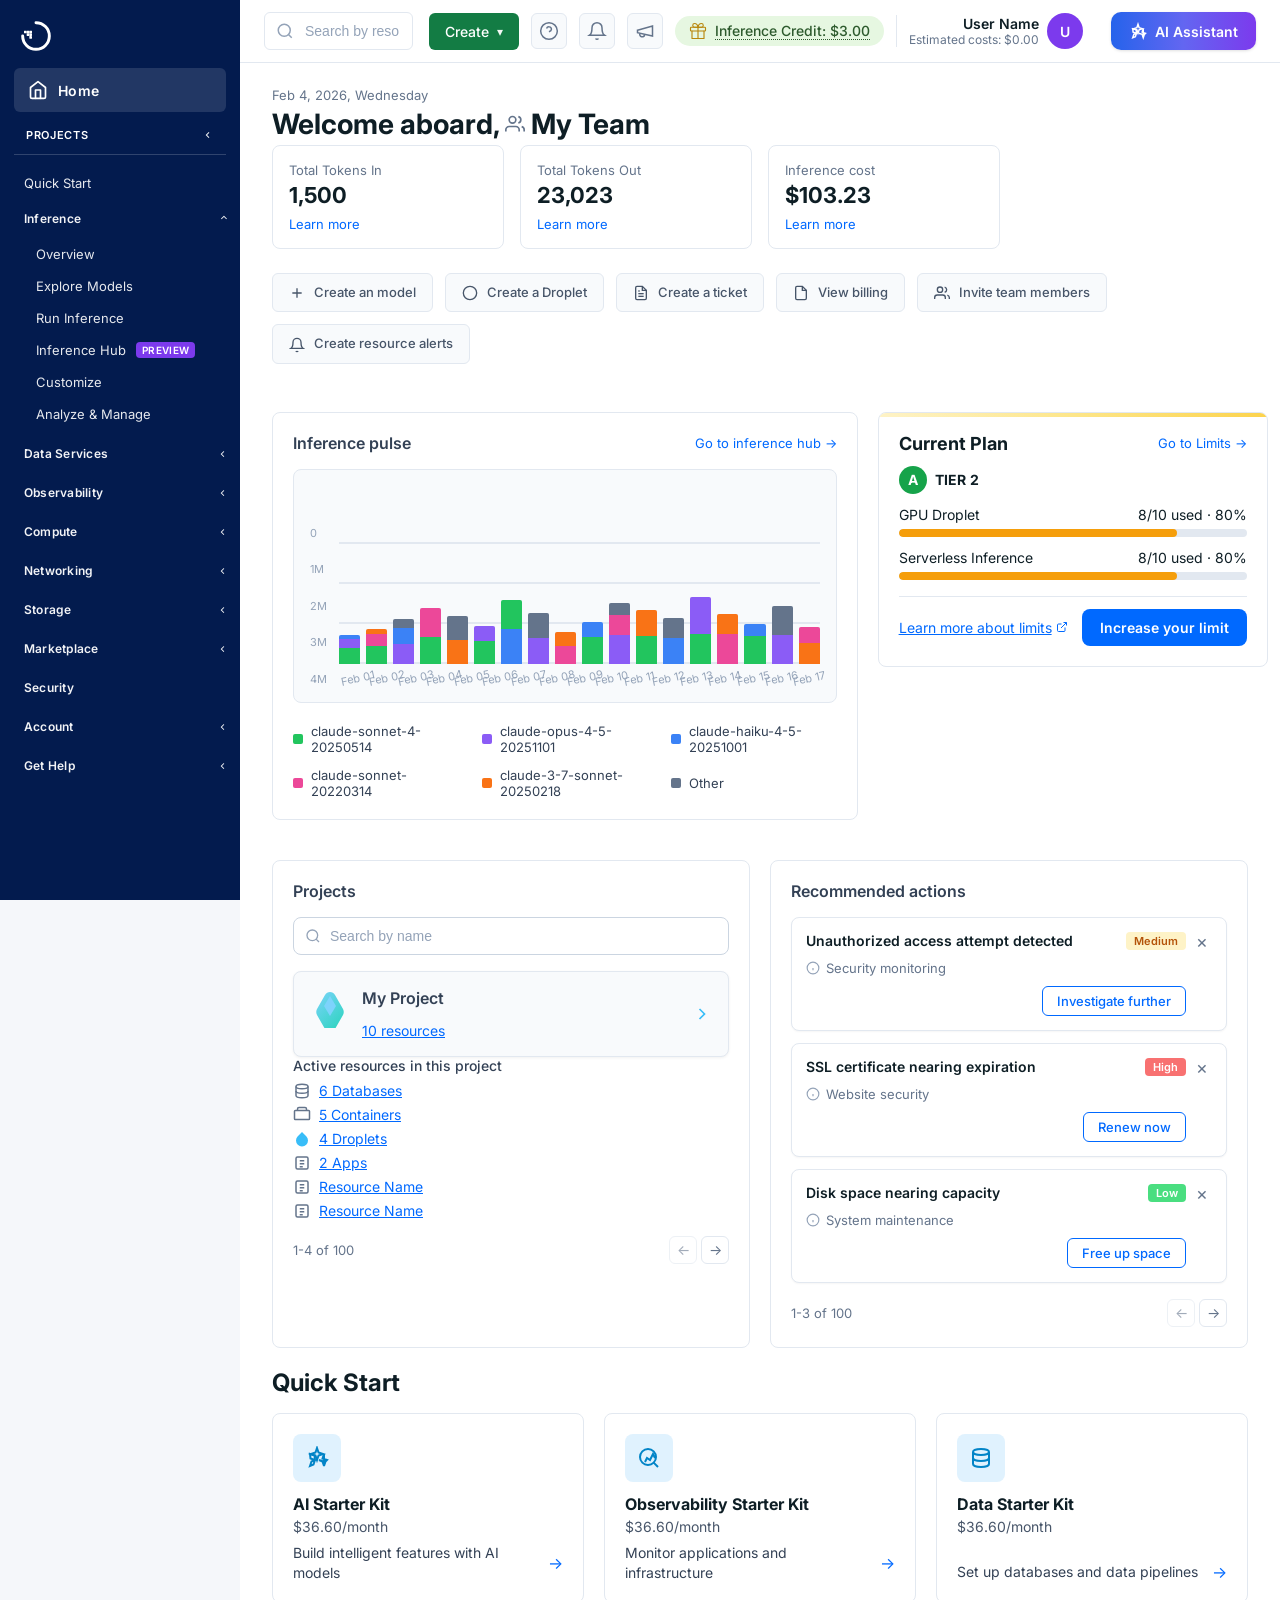
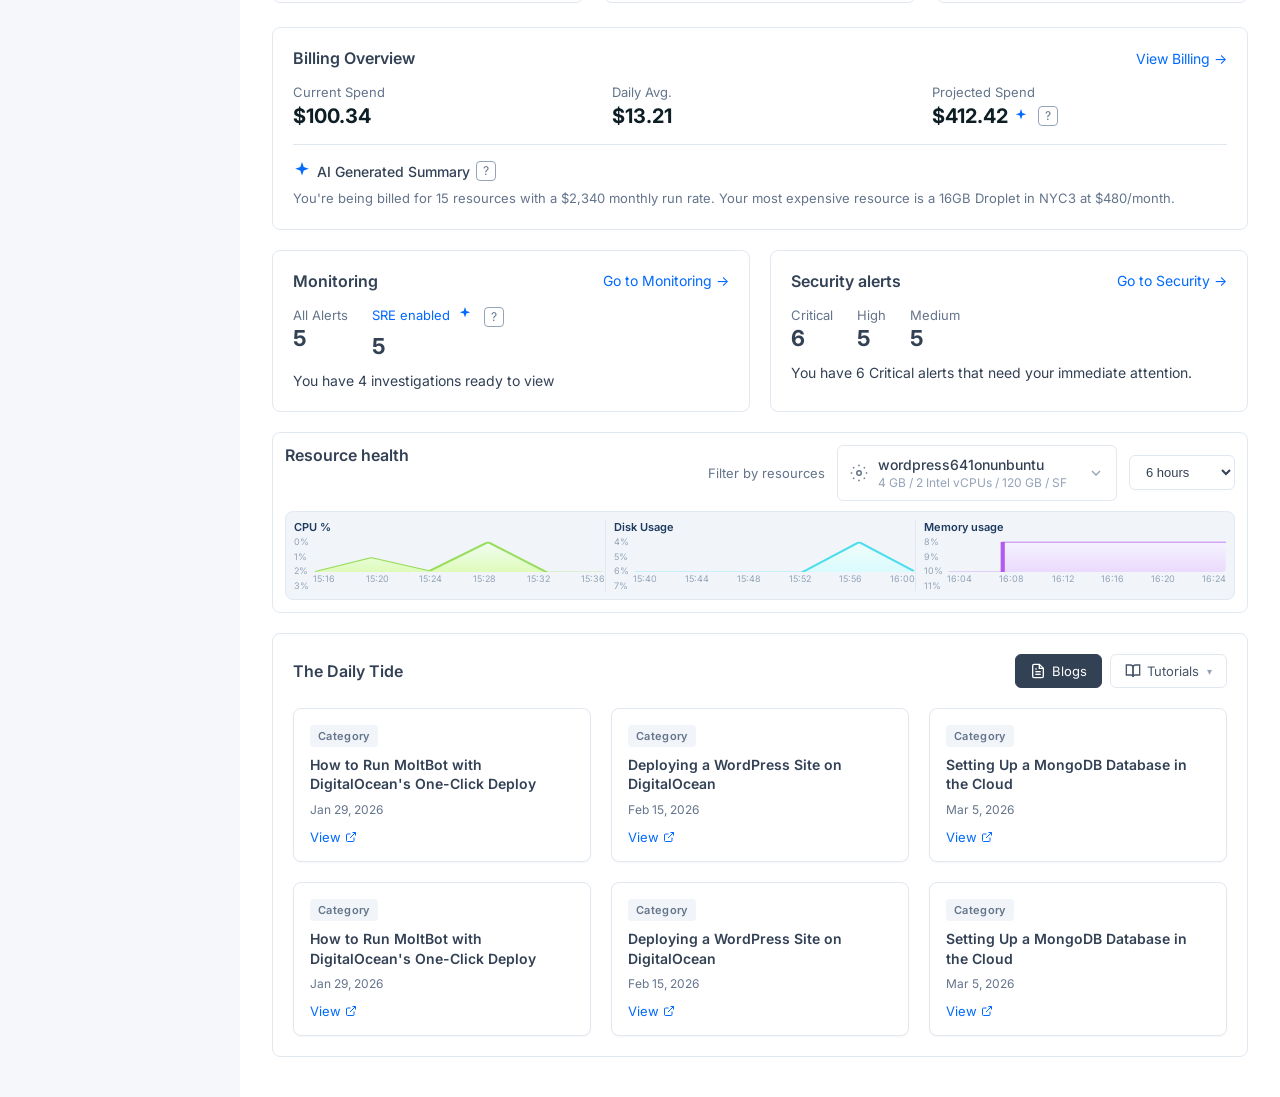
==== index.html @ 1f8953f4 "Restore Contract/Dynamic fieldset above GPU; Note stays below GPU list only Made-with: Cursor" ====
<!DOCTYPE html>
<html lang="en">
<head>
  <meta charset="UTF-8">
  <meta name="viewport" content="width=device-width, initial-scale=1.0">
  <title>DigitalOcean Dashboard</title>
  <link rel="stylesheet" href="styles.css?v=19">
  <link rel="preconnect" href="https://fonts.googleapis.com">
  <link rel="preconnect" href="https://fonts.gstatic.com" crossorigin>
  <link href="https://fonts.googleapis.com/css2?family=Inter:wght@400;500;600;700&display=swap" rel="stylesheet">
</head>
<body>
  <div class="app">
    <!-- Left Sidebar -->
    <aside class="sidebar sidebar-new">
      <div class="sidebar-do-logo">
        <svg class="do-logo" viewBox="0 0 24 24" fill="currentColor" aria-hidden="true">
          <!-- DigitalOcean logo: open circle with pixelated lower-left -->
          <path d="M12 2 A10 10 0 0 1 22 12 A10 10 0 0 1 12 22 A10 10 0 0 1 2 12" fill="none" stroke="currentColor" stroke-width="2.2" stroke-linecap="round" stroke-linejoin="round"/>
          <rect x="3" y="8" width="2" height="2" rx="0.3"/>
          <rect x="5" y="8" width="2" height="2" rx="0.3"/>
          <rect x="5" y="10" width="2" height="2" rx="0.3"/>
          <rect x="7" y="8" width="2" height="2" rx="0.3"/>
          <rect x="7" y="10" width="2" height="2" rx="0.3"/>
          <rect x="7" y="12" width="2" height="2" rx="0.3"/>
        </svg>
      </div>
      <a href="#" class="sidebar-home nav-item active" id="nav-home-sidebar" data-page="home">
        <svg class="sidebar-home-icon" viewBox="0 0 24 24" fill="none" stroke="currentColor" stroke-width="2" stroke-linecap="round" stroke-linejoin="round"><path d="M3 9l9-7 9 7v11a2 2 0 0 1-2 2H5a2 2 0 0 1-2-2z"/><polyline points="9 22 9 12 15 12 15 22"/></svg>
        <span class="nav-label">Home</span>
      </a>
      <div class="nav-group" data-nav-group>
        <div class="nav-item has-chevron" data-toggle>
          <span class="nav-label">PROJECTS</span>
          <span class="chevron">⌃</span>
        </div>
        <div class="nav-sub project-list">
          <a href="#" class="project-item active" id="nav-home" data-page="home">first-project</a>
          <a href="#" class="project-item project-item-new">+ New Project</a>
        </div>
      </div>
      <div class="sidebar-divider"></div>
      <div class="nav-sub sidebar-nav">
        <a href="#" class="nav-sub-item" id="nav-build-app" data-page="build-app">Quick Start</a>
        <div class="nav-group expanded">
          <div class="nav-item has-chevron" data-toggle>
            <span class="nav-label">Inference</span>
            <span class="chevron">⌃</span>
          </div>
          <div class="nav-sub">
            <a href="#" class="nav-sub-item" id="nav-inference-overview" data-page="inference-overview">Overview</a>
            <a href="#" class="nav-sub-item" id="nav-explore-models" data-page="explore-models">Explore Models</a>
            <a href="#" class="nav-sub-item" id="nav-serverless-inference" data-page="serverless-inference">Run Inference</a>
            <a href="#" class="nav-sub-item" id="nav-dedicated-inference" data-page="dedicated-inference">Inference Hub <span class="nav-tag nav-tag-preview">PREVIEW</span></a>
            <a href="#" class="nav-sub-item" id="nav-customize" data-page="customize">Customize</a>
            <a href="#" class="nav-sub-item" id="nav-analyze-manage" data-page="analyze-manage">Analyze & Manage</a>
          </div>
        </div>
        <div class="nav-group">
          <div class="nav-item has-chevron" data-toggle>
            <span class="nav-label">Data Services</span>
            <span class="chevron">⌃</span>
          </div>
          <div class="nav-sub">
            <a href="#" class="nav-sub-item">Databases</a>
            <a href="#" class="nav-sub-item">Search</a>
            <a href="#" class="nav-sub-item">Knowledge Bases</a>
            <a href="#" class="nav-sub-item">Caching</a>
            <a href="#" class="nav-sub-item">Streaming</a>
            <a href="#" class="nav-sub-item">Analytics (future)</a>
          </div>
        </div>
        <div class="nav-group">
          <div class="nav-item has-chevron" data-toggle>
            <span class="nav-label">Observability</span>
            <span class="chevron">⌃</span>
          </div>
          <div class="nav-sub">
            <a href="#" class="nav-sub-item">Metrics</a>
            <a href="#" class="nav-sub-item">Logs</a>
            <a href="#" class="nav-sub-item">Alerts</a>
          </div>
        </div>
        <div class="nav-group">
          <div class="nav-item has-chevron" data-toggle>
            <span class="nav-label">Compute</span>
            <span class="chevron">⌃</span>
          </div>
          <div class="nav-sub">
            <a href="#" class="nav-sub-item">Droplets</a>
            <a href="#" class="nav-sub-item" id="nav-gpu-droplets" data-page="gpu-droplets">GPU Droplets</a>
            <a href="#" class="nav-sub-item">Bare Metal GPUs</a>
            <a href="#" class="nav-sub-item">Kubernetes (DOKS)</a>
            <a href="#" class="nav-sub-item">App Platform Apps</a>
            <a href="#" class="nav-sub-item">Functions</a>
          </div>
        </div>
        <div class="nav-group">
          <div class="nav-item has-chevron" data-toggle>
            <span class="nav-label">Networking</span>
            <span class="chevron">⌃</span>
          </div>
          <div class="nav-sub">
            <a href="#" class="nav-sub-item">Domains</a>
            <a href="#" class="nav-sub-item">Reserved IPs</a>
            <a href="#" class="nav-sub-item">Firewalls</a>
            <a href="#" class="nav-sub-item">Load Balancers</a>
            <a href="#" class="nav-sub-item">VPC</a>
            <a href="#" class="nav-sub-item">Create NAT Gateway</a>
            <a href="#" class="nav-sub-item">Partner Network Connect</a>
            <a href="#" class="nav-sub-item">Private Endpoints</a>
          </div>
        </div>
        <div class="nav-group">
          <div class="nav-item has-chevron" data-toggle>
            <span class="nav-label">Storage</span>
            <span class="chevron">⌃</span>
          </div>
          <div class="nav-sub">
            <a href="#" class="nav-sub-item">Volumes</a>
            <a href="#" class="nav-sub-item">Backups and Snapshots</a>
            <a href="#" class="nav-sub-item">Container Registry</a>
            <a href="#" class="nav-sub-item">Spaces Object Storage</a>
            <a href="#" class="nav-sub-item">Network File Storage</a>
          </div>
        </div>
        <div class="nav-group">
          <div class="nav-item has-chevron" data-toggle>
            <span class="nav-label">Marketplace</span>
            <span class="chevron">⌃</span>
          </div>
          <div class="nav-sub">
            <a href="#" class="nav-sub-item">Integration Marketplace</a>
            <a href="#" class="nav-sub-item" id="nav-ai-agents" data-page="agent-marketplace">AI Agents</a>
          </div>
        </div>
        <div class="nav-group">
          <div class="nav-item has-chevron">
            <span class="nav-label">Security</span>
          </div>
        </div>
        <div class="nav-group">
          <div class="nav-item has-chevron" data-toggle>
            <span class="nav-label">Account</span>
            <span class="chevron">⌃</span>
          </div>
          <div class="nav-sub">
            <a href="#" class="nav-sub-item">Projects</a>
            <a href="#" class="nav-sub-item" data-page="limits">Resource Limits</a>
            <a href="#" class="nav-sub-item">Settings</a>
            <a href="#" class="nav-sub-item" data-page="billing">Billing</a>
            <a href="#" class="nav-sub-item">APIs</a>
            <a href="#" class="nav-sub-item">Activity History</a>
          </div>
        </div>
        <div class="nav-group">
          <div class="nav-item has-chevron" data-toggle>
            <span class="nav-label">Get Help</span>
            <span class="chevron">⌃</span>
          </div>
          <div class="nav-sub">
            <a href="#" class="nav-sub-item">Getting Started</a>
            <a href="#" class="nav-sub-item">API Reference</a>
            <a href="#" class="nav-sub-item">Ideas Portal</a>
            <a href="#" class="nav-sub-item">Community Tutorials</a>
            <a href="#" class="nav-sub-item">Status</a>
          </div>
        </div>
      </div>
    </aside>

    <!-- Main content wrapper -->
    <div class="main-wrapper">
      <!-- Global title bar (same on every page) - DigitalOcean style -->
      <header class="global-header">
        <div class="global-header-search">
          <svg class="global-header-search-icon" viewBox="0 0 24 24" fill="none" stroke="currentColor" stroke-width="2"><circle cx="11" cy="11" r="8"/><path d="m21 21-4.35-4.35"/></svg>
          <input type="text" class="global-header-search-input" placeholder="Search by resource name or public IP (Cmd+B)">
        </div>
        <div class="global-header-right">
          <div class="create-dropdown">
            <button class="btn-create-do" id="create-btn" type="button" aria-expanded="false" aria-haspopup="true">Create <span class="global-header-chevron">▾</span></button>
            <div class="create-menu" id="create-menu" role="menu" hidden>
              <div class="create-menu-section">
                <div class="create-menu-category">INFERENCE</div>
                <a href="#" class="create-menu-item" role="menuitem"><span class="create-menu-icon"><svg viewBox="0 0 24 24" fill="currentColor" width="16" height="16"><path d="M19.35 10.04C18.67 6.59 15.64 4 12 4 9.11 4 6.6 5.64 5.35 8.04 2.34 8.36 0 10.91 0 14c0 3.31 2.69 6 6 6h13c2.76 0 5-2.24 5-5 0-2.64-2.05-4.78-4.65-4.96z"/></svg></span> Serverless Inference</a>
                <a href="#" class="create-menu-item" role="menuitem" data-page="dedicated-inference"><span class="create-menu-icon"><svg viewBox="0 0 24 24" fill="currentColor" width="16" height="16"><path d="M19.35 10.04C18.67 6.59 15.64 4 12 4 9.11 4 6.6 5.64 5.35 8.04 2.34 8.36 0 10.91 0 14c0 3.31 2.69 6 6 6h13c2.76 0 5-2.24 5-5 0-2.64-2.05-4.78-4.65-4.96z"/></svg></span> Inference Hub</a>
                <a href="#" class="create-menu-item" role="menuitem"><span class="create-menu-icon"><svg viewBox="0 0 24 24" fill="currentColor" width="16" height="16"><path d="M19.35 10.04C18.67 6.59 15.64 4 12 4 9.11 4 6.6 5.64 5.35 8.04 2.34 8.36 0 10.91 0 14c0 3.31 2.69 6 6 6h13c2.76 0 5-2.24 5-5 0-2.64-2.05-4.78-4.65-4.96z"/></svg></span> Batch Inference</a>
                <a href="#" class="create-menu-item" role="menuitem"><span class="create-menu-icon"><svg viewBox="0 0 24 24" fill="currentColor" width="16" height="16"><path d="M19.35 10.04C18.67 6.59 15.64 4 12 4 9.11 4 6.6 5.64 5.35 8.04 2.34 8.36 0 10.91 0 14c0 3.31 2.69 6 6 6h13c2.76 0 5-2.24 5-5 0-2.64-2.05-4.78-4.65-4.96z"/></svg></span> AI Agent</a>
              </div>
              <div class="create-menu-section">
                <div class="create-menu-category">DATA SERVICES</div>
                <a href="#" class="create-menu-item" role="menuitem"><span class="create-menu-icon"><svg viewBox="0 0 24 24" fill="currentColor" width="16" height="16"><path d="M19.35 10.04C18.67 6.59 15.64 4 12 4 9.11 4 6.6 5.64 5.35 8.04 2.34 8.36 0 10.91 0 14c0 3.31 2.69 6 6 6h13c2.76 0 5-2.24 5-5 0-2.64-2.05-4.78-4.65-4.96z"/></svg></span> Managed Database</a>
                <a href="#" class="create-menu-item" role="menuitem"><span class="create-menu-icon"><svg viewBox="0 0 24 24" fill="currentColor" width="16" height="16"><path d="M19.35 10.04C18.67 6.59 15.64 4 12 4 9.11 4 6.6 5.64 5.35 8.04 2.34 8.36 0 10.91 0 14c0 3.31 2.69 6 6 6h13c2.76 0 5-2.24 5-5 0-2.64-2.05-4.78-4.65-4.96z"/></svg></span> Search</a>
                <a href="#" class="create-menu-item" role="menuitem"><span class="create-menu-icon"><svg viewBox="0 0 24 24" fill="currentColor" width="16" height="16"><path d="M19.35 10.04C18.67 6.59 15.64 4 12 4 9.11 4 6.6 5.64 5.35 8.04 2.34 8.36 0 10.91 0 14c0 3.31 2.69 6 6 6h13c2.76 0 5-2.24 5-5 0-2.64-2.05-4.78-4.65-4.96z"/></svg></span> Knowledge Base</a>
                <a href="#" class="create-menu-item" role="menuitem"><span class="create-menu-icon"><svg viewBox="0 0 24 24" fill="currentColor" width="16" height="16"><path d="M19.35 10.04C18.67 6.59 15.64 4 12 4 9.11 4 6.6 5.64 5.35 8.04 2.34 8.36 0 10.91 0 14c0 3.31 2.69 6 6 6h13c2.76 0 5-2.24 5-5 0-2.64-2.05-4.78-4.65-4.96z"/></svg></span> Caching</a>
                <a href="#" class="create-menu-item" role="menuitem"><span class="create-menu-icon"><svg viewBox="0 0 24 24" fill="currentColor" width="16" height="16"><path d="M19.35 10.04C18.67 6.59 15.64 4 12 4 9.11 4 6.6 5.64 5.35 8.04 2.34 8.36 0 10.91 0 14c0 3.31 2.69 6 6 6h13c2.76 0 5-2.24 5-5 0-2.64-2.05-4.78-4.65-4.96z"/></svg></span> Streaming</a>
              </div>
              <div class="create-menu-section">
                <div class="create-menu-category">OBSERVABILITY</div>
                <a href="#" class="create-menu-item" role="menuitem"><span class="create-menu-icon"><svg viewBox="0 0 24 24" fill="currentColor" width="16" height="16"><path d="M19.35 10.04C18.67 6.59 15.64 4 12 4 9.11 4 6.6 5.64 5.35 8.04 2.34 8.36 0 10.91 0 14c0 3.31 2.69 6 6 6h13c2.76 0 5-2.24 5-5 0-2.64-2.05-4.78-4.65-4.96z"/></svg></span> Resource Alert</a>
              </div>
              <div class="create-menu-section">
                <div class="create-menu-category">COMPUTE</div>
                <a href="#" class="create-menu-item" role="menuitem"><span class="create-menu-icon"><svg viewBox="0 0 24 24" fill="currentColor" width="16" height="16"><path d="M19.35 10.04C18.67 6.59 15.64 4 12 4 9.11 4 6.6 5.64 5.35 8.04 2.34 8.36 0 10.91 0 14c0 3.31 2.69 6 6 6h13c2.76 0 5-2.24 5-5 0-2.64-2.05-4.78-4.65-4.96z"/></svg></span> Droplet</a>
                <a href="#" class="create-menu-item" role="menuitem"><span class="create-menu-icon"><svg viewBox="0 0 24 24" fill="currentColor" width="16" height="16"><path d="M19.35 10.04C18.67 6.59 15.64 4 12 4 9.11 4 6.6 5.64 5.35 8.04 2.34 8.36 0 10.91 0 14c0 3.31 2.69 6 6 6h13c2.76 0 5-2.24 5-5 0-2.64-2.05-4.78-4.65-4.96z"/></svg></span> GPU Droplet</a>
                <a href="#" class="create-menu-item" role="menuitem"><span class="create-menu-icon"><svg viewBox="0 0 24 24" fill="currentColor" width="16" height="16"><path d="M19.35 10.04C18.67 6.59 15.64 4 12 4 9.11 4 6.6 5.64 5.35 8.04 2.34 8.36 0 10.91 0 14c0 3.31 2.69 6 6 6h13c2.76 0 5-2.24 5-5 0-2.64-2.05-4.78-4.65-4.96z"/></svg></span> Kubernetes Cluster</a>
                <a href="#" class="create-menu-item" role="menuitem"><span class="create-menu-icon"><svg viewBox="0 0 24 24" fill="currentColor" width="16" height="16"><path d="M19.35 10.04C18.67 6.59 15.64 4 12 4 9.11 4 6.6 5.64 5.35 8.04 2.34 8.36 0 10.91 0 14c0 3.31 2.69 6 6 6h13c2.76 0 5-2.24 5-5 0-2.64-2.05-4.78-4.65-4.96z"/></svg></span> App Hosting</a>
                <a href="#" class="create-menu-item" role="menuitem"><span class="create-menu-icon"><svg viewBox="0 0 24 24" fill="currentColor" width="16" height="16"><path d="M19.35 10.04C18.67 6.59 15.64 4 12 4 9.11 4 6.6 5.64 5.35 8.04 2.34 8.36 0 10.91 0 14c0 3.31 2.69 6 6 6h13c2.76 0 5-2.24 5-5 0-2.64-2.05-4.78-4.65-4.96z"/></svg></span> Functions</a>
              </div>
              <div class="create-menu-section">
                <div class="create-menu-category">NETWORKING</div>
                <a href="#" class="create-menu-item" role="menuitem"><span class="create-menu-icon"><svg viewBox="0 0 24 24" fill="currentColor" width="16" height="16"><path d="M19.35 10.04C18.67 6.59 15.64 4 12 4 9.11 4 6.6 5.64 5.35 8.04 2.34 8.36 0 10.91 0 14c0 3.31 2.69 6 6 6h13c2.76 0 5-2.24 5-5 0-2.64-2.05-4.78-4.65-4.96z"/></svg></span> Domains</a>
                <a href="#" class="create-menu-item" role="menuitem"><span class="create-menu-icon"><svg viewBox="0 0 24 24" fill="currentColor" width="16" height="16"><path d="M19.35 10.04C18.67 6.59 15.64 4 12 4 9.11 4 6.6 5.64 5.35 8.04 2.34 8.36 0 10.91 0 14c0 3.31 2.69 6 6 6h13c2.76 0 5-2.24 5-5 0-2.64-2.05-4.78-4.65-4.96z"/></svg></span> Reserved IPs</a>
                <a href="#" class="create-menu-item" role="menuitem"><span class="create-menu-icon"><svg viewBox="0 0 24 24" fill="currentColor" width="16" height="16"><path d="M19.35 10.04C18.67 6.59 15.64 4 12 4 9.11 4 6.6 5.64 5.35 8.04 2.34 8.36 0 10.91 0 14c0 3.31 2.69 6 6 6h13c2.76 0 5-2.24 5-5 0-2.64-2.05-4.78-4.65-4.96z"/></svg></span> Firewalls</a>
                <a href="#" class="create-menu-item" role="menuitem"><span class="create-menu-icon"><svg viewBox="0 0 24 24" fill="currentColor" width="16" height="16"><path d="M19.35 10.04C18.67 6.59 15.64 4 12 4 9.11 4 6.6 5.64 5.35 8.04 2.34 8.36 0 10.91 0 14c0 3.31 2.69 6 6 6h13c2.76 0 5-2.24 5-5 0-2.64-2.05-4.78-4.65-4.96z"/></svg></span> Load Balancers</a>
                <a href="#" class="create-menu-item" role="menuitem"><span class="create-menu-icon"><svg viewBox="0 0 24 24" fill="currentColor" width="16" height="16"><path d="M19.35 10.04C18.67 6.59 15.64 4 12 4 9.11 4 6.6 5.64 5.35 8.04 2.34 8.36 0 10.91 0 14c0 3.31 2.69 6 6 6h13c2.76 0 5-2.24 5-5 0-2.64-2.05-4.78-4.65-4.96z"/></svg></span> VPC</a>
                <a href="#" class="create-menu-item" role="menuitem"><span class="create-menu-icon"><svg viewBox="0 0 24 24" fill="currentColor" width="16" height="16"><path d="M19.35 10.04C18.67 6.59 15.64 4 12 4 9.11 4 6.6 5.64 5.35 8.04 2.34 8.36 0 10.91 0 14c0 3.31 2.69 6 6 6h13c2.76 0 5-2.24 5-5 0-2.64-2.05-4.78-4.65-4.96z"/></svg></span> Create NAT Gateway</a>
                <a href="#" class="create-menu-item" role="menuitem"><span class="create-menu-icon"><svg viewBox="0 0 24 24" fill="currentColor" width="16" height="16"><path d="M19.35 10.04C18.67 6.59 15.64 4 12 4 9.11 4 6.6 5.64 5.35 8.04 2.34 8.36 0 10.91 0 14c0 3.31 2.69 6 6 6h13c2.76 0 5-2.24 5-5 0-2.64-2.05-4.78-4.65-4.96z"/></svg></span> Partner Network Connect</a>
                <a href="#" class="create-menu-item" role="menuitem"><span class="create-menu-icon"><svg viewBox="0 0 24 24" fill="currentColor" width="16" height="16"><path d="M19.35 10.04C18.67 6.59 15.64 4 12 4 9.11 4 6.6 5.64 5.35 8.04 2.34 8.36 0 10.91 0 14c0 3.31 2.69 6 6 6h13c2.76 0 5-2.24 5-5 0-2.64-2.05-4.78-4.65-4.96z"/></svg></span> Private Endpoints</a>
              </div>
              <div class="create-menu-section">
                <div class="create-menu-category">STORAGE</div>
                <a href="#" class="create-menu-item" role="menuitem"><span class="create-menu-icon"><svg viewBox="0 0 24 24" fill="currentColor" width="16" height="16"><path d="M19.35 10.04C18.67 6.59 15.64 4 12 4 9.11 4 6.6 5.64 5.35 8.04 2.34 8.36 0 10.91 0 14c0 3.31 2.69 6 6 6h13c2.76 0 5-2.24 5-5 0-2.64-2.05-4.78-4.65-4.96z"/></svg></span> Volume Block Storage</a>
                <a href="#" class="create-menu-item" role="menuitem"><span class="create-menu-icon"><svg viewBox="0 0 24 24" fill="currentColor" width="16" height="16"><path d="M19.35 10.04C18.67 6.59 15.64 4 12 4 9.11 4 6.6 5.64 5.35 8.04 2.34 8.36 0 10.91 0 14c0 3.31 2.69 6 6 6h13c2.76 0 5-2.24 5-5 0-2.64-2.05-4.78-4.65-4.96z"/></svg></span> Spaces Object Storage</a>
                <a href="#" class="create-menu-item" role="menuitem"><span class="create-menu-icon"><svg viewBox="0 0 24 24" fill="currentColor" width="16" height="16"><path d="M19.35 10.04C18.67 6.59 15.64 4 12 4 9.11 4 6.6 5.64 5.35 8.04 2.34 8.36 0 10.91 0 14c0 3.31 2.69 6 6 6h13c2.76 0 5-2.24 5-5 0-2.64-2.05-4.78-4.65-4.96z"/></svg></span> Network File Storage</a>
              </div>
              <div class="create-menu-section">
                <div class="create-menu-category">ACCOUNT</div>
                <a href="#" class="create-menu-item" role="menuitem"><span class="create-menu-icon"><svg viewBox="0 0 24 24" fill="currentColor" width="16" height="16"><path d="M19.35 10.04C18.67 6.59 15.64 4 12 4 9.11 4 6.6 5.64 5.35 8.04 2.34 8.36 0 10.91 0 14c0 3.31 2.69 6 6 6h13c2.76 0 5-2.24 5-5 0-2.64-2.05-4.78-4.65-4.96z"/></svg></span> API Key</a>
              </div>
            </div>
          </div>
          <div class="support-dropdown">
            <button class="icon-btn icon-btn-question" id="support-btn" type="button" title="Support" aria-label="Support" aria-expanded="false" aria-haspopup="true">
              <svg class="header-icon-svg" viewBox="0 0 24 24" fill="none" stroke="currentColor" stroke-width="1.8"><circle cx="12" cy="12" r="10"/><path d="M9.09 9a3 3 0 0 1 5.83 1c0 2-3 3-3 3"/><path d="M12 17h.01"/></svg>
            </button>
            <div class="support-menu" id="support-menu" role="menu" hidden>
              <div class="support-menu-title">Support Menu</div>
              <a href="#" class="support-menu-item" role="menuitem">Documentation</a>
              <a href="#" class="support-menu-item" role="menuitem">Status Page</a>
              <a href="#" class="support-menu-item" role="menuitem">Contact Support</a>
              <a href="#" class="support-menu-item" role="menuitem">Community</a>
            </div>
          </div>
          <button class="icon-btn" title="Notifications" aria-label="Notifications">
            <svg class="header-icon-svg" viewBox="0 0 24 24" fill="none" stroke="currentColor" stroke-width="1.8"><path d="M6 8a6 6 0 0 1 12 0c0 7 3 9 3 9H3s3-2 3-9"/><path d="M10.3 21a1.94 1.94 0 0 0 3.4 0"/></svg>
          </button>
          <button class="icon-btn" title="Announcements" aria-label="Announcements">
            <svg class="header-icon-svg" viewBox="0 0 24 24" fill="none" stroke="currentColor" stroke-width="1.8"><path d="m3 11 18-5v12L3 14v-3z"/><path d="M11.6 16.8a3 3 0 1 1-5.8-1.6"/></svg>
          </button>
          <a href="#" class="header-inference-credit-pill" data-page="billing" title="Inference Credit">
            <span class="header-inference-credit-icon" aria-hidden="true">
              <svg class="header-inference-credit-gift" viewBox="0 0 24 24" fill="none" stroke="currentColor" stroke-width="1.5" stroke-linecap="round" stroke-linejoin="round"><path d="M20 12v10H4V12"/><rect x="2" y="7" width="20" height="5" rx="1"/><path d="M12 22V7"/><path d="M12 7H7.5a2.5 2.5 0 0 1 0-5C11 2 12 7 12 7z"/><path d="M12 7h4.5a2.5 2.5 0 0 0 0-5C13 2 12 7 12 7z"/></svg>
            </span>
            <span class="header-inference-credit-text">Inference Credit: $3.00</span>
          </a>
          <span class="global-header-divider"></span>
          <div class="global-header-user">
            <div class="user-info">
              <span class="team-name">User Name</span>
              <span class="credits-text">Estimated costs: $0.00</span>
            </div>
            <div class="user-avatar">U</div>
            <span class="global-header-chevron">▾</span>
          </div>
          <button type="button" class="btn-ai-assistant" title="AI Assistant" aria-label="AI Assistant">
            <span class="btn-ai-assistant-icon" aria-hidden="true"><svg viewBox="0 0 24 24" fill="none" stroke="currentColor" stroke-width="2" width="18" height="18"><path d="M12 3l1.5 4.5L18 9l-4.5 1.5L12 15l-1.5-4.5L6 9l4.5-1.5L12 3z"/><path d="M5 21l1.5-4.5L10 15l-4.5-1.5L5 9l4.5 1.5L10 15l-1.5 4.5L5 21z"/><path d="M19 21l-1.5-4.5L13 15l4.5 1.5L19 21l1.5-4.5L22 15l-4.5-1.5L19 9z"/></svg></span>
            <span class="btn-ai-assistant-label">AI Assistant</span>
          </button>
        </div>
      </header>

      <!-- Home / Dashboard page (screenshot 1) -->
      <div class="page-content page-home" id="page-home">
      <main class="main-content home-dashboard">
        <p class="date-text">Feb 4, 2026, Wednesday</p>
        <h1 class="welcome-title">Welcome aboard, <span class="welcome-team"><svg class="welcome-team-icon" viewBox="0 0 24 24" fill="none" stroke="currentColor" stroke-width="2" width="20" height="20"><path d="M17 21v-2a4 4 0 0 0-4-4H5a4 4 0 0 0-4 4v2"/><circle cx="9" cy="7" r="4"/><path d="M23 21v-2a4 4 0 0 0-3-3.87"/><path d="M16 3.13a4 4 0 0 1 0 7.75"/></svg> My Team</span></h1>

        <div class="home-metrics-row">
          <div class="home-metric-card">
            <span class="home-metric-label">Total Tokens In</span>
            <span class="home-metric-value">1,500</span>
            <a href="#" class="home-metric-link">Learn more</a>
          </div>
          <div class="home-metric-card">
            <span class="home-metric-label">Total Tokens Out</span>
            <span class="home-metric-value">23,023</span>
            <a href="#" class="home-metric-link">Learn more</a>
          </div>
          <div class="home-metric-card">
            <span class="home-metric-label">Inference cost</span>
            <span class="home-metric-value">$103.23</span>
            <a href="#" class="home-metric-link">Learn more</a>
          </div>
        </div>

        <div class="quick-actions-row">
          <div class="quick-actions">
            <button class="quick-action-btn"><span class="quick-action-icon"><svg viewBox="0 0 24 24" fill="none" stroke="currentColor" stroke-width="2" width="16" height="16"><path d="M12 5v14M5 12h14"/></svg></span> Create an model</button>
            <button class="quick-action-btn"><span class="quick-action-icon"><svg viewBox="0 0 24 24" fill="none" stroke="currentColor" stroke-width="2" width="16" height="16"><circle cx="12" cy="12" r="10"/></svg></span> Create a Droplet</button>
            <button class="quick-action-btn"><span class="quick-action-icon"><svg viewBox="0 0 24 24" fill="none" stroke="currentColor" stroke-width="2" width="16" height="16"><path d="M14 2H6a2 2 0 0 0-2 2v16a2 2 0 0 0 2 2h12a2 2 0 0 0 2-2V8z"/><path d="M14 2v6h6"/><path d="M16 13H8"/><path d="M16 17H8"/><path d="M10 9H8"/></svg></span> Create a ticket</button>
            <button class="quick-action-btn"><span class="quick-action-icon"><svg viewBox="0 0 24 24" fill="none" stroke="currentColor" stroke-width="2" width="16" height="16"><path d="M14 2H6a2 2 0 0 0-2 2v16a2 2 0 0 0 2 2h12a2 2 0 0 0 2-2V8z"/><path d="M14 2v6h6"/></svg></span> View billing</button>
            <button class="quick-action-btn"><span class="quick-action-icon"><svg viewBox="0 0 24 24" fill="none" stroke="currentColor" stroke-width="2" width="16" height="16"><path d="M17 21v-2a4 4 0 0 0-4-4H5a4 4 0 0 0-4 4v2"/><circle cx="9" cy="7" r="4"/><path d="M23 21v-2a4 4 0 0 0-3-3.87"/><path d="M16 3.13a4 4 0 0 1 0 7.75"/></svg></span> Invite team members</button>
            <button class="quick-action-btn"><span class="quick-action-icon"><svg viewBox="0 0 24 24" fill="none" stroke="currentColor" stroke-width="2" width="16" height="16"><path d="M18 8A6 6 0 0 0 6 8c0 7-3 9-3 9h18s-3-2-3-9"/><path d="M13.73 21a2 2 0 0 1-3.46 0"/></svg></span> Create resource alerts</button>
          </div>
        </div>

        <div class="home-inference-limits-row">
        <section class="card inference-pulse-card">
          <div class="inference-pulse-header-row">
            <h2 class="card-title">Inference pulse</h2>
            <a href="#" class="card-link inference-pulse-goto" data-page="inference-overview">Go to inference hub →</a>
          </div>
          <div class="inference-pulse-chart-wrap">
            <div class="inference-pulse-chart" id="inference-pulse-stacked-chart">
              <div class="ip-chart-y-axis">
                <span class="ip-chart-y-label">4M</span>
                <span class="ip-chart-y-label">3M</span>
                <span class="ip-chart-y-label">2M</span>
                <span class="ip-chart-y-label">1M</span>
                <span class="ip-chart-y-label">0</span>
              </div>
              <div class="ip-chart-main">
                <div class="ip-chart-bars">
                  <div class="ip-chart-bar" style="height:18%"><span class="ip-bar-seg ip-bar-green" style="height:55%"></span><span class="ip-bar-seg ip-bar-purple" style="height:30%"></span><span class="ip-bar-seg ip-bar-blue" style="height:15%"></span></div>
                  <div class="ip-chart-bar" style="height:22%"><span class="ip-bar-seg ip-bar-green" style="height:50%"></span><span class="ip-bar-seg ip-bar-pink" style="height:35%"></span><span class="ip-bar-seg ip-bar-orange" style="height:15%"></span></div>
                  <div class="ip-chart-bar" style="height:28%"><span class="ip-bar-seg ip-bar-purple" style="height:45%"></span><span class="ip-bar-seg ip-bar-blue" style="height:35%"></span><span class="ip-bar-seg ip-bar-gray" style="height:20%"></span></div>
                  <div class="ip-chart-bar" style="height:35%"><span class="ip-bar-seg ip-bar-green" style="height:48%"></span><span class="ip-bar-seg ip-bar-pink" style="height:52%"></span></div>
                  <div class="ip-chart-bar" style="height:30%"><span class="ip-bar-seg ip-bar-orange" style="height:50%"></span><span class="ip-bar-seg ip-bar-gray" style="height:50%"></span></div>
                  <div class="ip-chart-bar" style="height:24%"><span class="ip-bar-seg ip-bar-green" style="height:60%"></span><span class="ip-bar-seg ip-bar-purple" style="height:40%"></span></div>
                  <div class="ip-chart-bar" style="height:40%"><span class="ip-bar-seg ip-bar-blue" style="height:55%"></span><span class="ip-bar-seg ip-bar-green" style="height:45%"></span></div>
                  <div class="ip-chart-bar" style="height:32%"><span class="ip-bar-seg ip-bar-purple" style="height:50%"></span><span class="ip-bar-seg ip-bar-gray" style="height:50%"></span></div>
                  <div class="ip-chart-bar" style="height:20%"><span class="ip-bar-seg ip-bar-pink" style="height:55%"></span><span class="ip-bar-seg ip-bar-orange" style="height:45%"></span></div>
                  <div class="ip-chart-bar" style="height:26%"><span class="ip-bar-seg ip-bar-green" style="height:65%"></span><span class="ip-bar-seg ip-bar-blue" style="height:35%"></span></div>
                  <div class="ip-chart-bar" style="height:38%"><span class="ip-bar-seg ip-bar-purple" style="height:48%"></span><span class="ip-bar-seg ip-bar-pink" style="height:32%"></span><span class="ip-bar-seg ip-bar-gray" style="height:20%"></span></div>
                  <div class="ip-chart-bar" style="height:34%"><span class="ip-bar-seg ip-bar-green" style="height:52%"></span><span class="ip-bar-seg ip-bar-orange" style="height:48%"></span></div>
                  <div class="ip-chart-bar" style="height:29%"><span class="ip-bar-seg ip-bar-blue" style="height:55%"></span><span class="ip-bar-seg ip-bar-gray" style="height:45%"></span></div>
                  <div class="ip-chart-bar" style="height:42%"><span class="ip-bar-seg ip-bar-green" style="height:45%"></span><span class="ip-bar-seg ip-bar-purple" style="height:55%"></span></div>
                  <div class="ip-chart-bar" style="height:31%"><span class="ip-bar-seg ip-bar-pink" style="height:60%"></span><span class="ip-bar-seg ip-bar-orange" style="height:40%"></span></div>
                  <div class="ip-chart-bar" style="height:25%"><span class="ip-bar-seg ip-bar-green" style="height:70%"></span><span class="ip-bar-seg ip-bar-blue" style="height:30%"></span></div>
                  <div class="ip-chart-bar" style="height:36%"><span class="ip-bar-seg ip-bar-purple" style="height:50%"></span><span class="ip-bar-seg ip-bar-gray" style="height:50%"></span></div>
                  <div class="ip-chart-bar" style="height:23%"><span class="ip-bar-seg ip-bar-orange" style="height:58%"></span><span class="ip-bar-seg ip-bar-pink" style="height:42%"></span></div>
                </div>
                <div class="ip-chart-x-labels">
                  <span>Feb 01</span><span>Feb 02</span><span>Feb 03</span><span>Feb 04</span><span>Feb 05</span><span>Feb 06</span><span>Feb 07</span><span>Feb 08</span><span>Feb 09</span><span>Feb 10</span><span>Feb 11</span><span>Feb 12</span><span>Feb 13</span><span>Feb 14</span><span>Feb 15</span><span>Feb 16</span><span>Feb 17</span>
                </div>
              </div>
            </div>
          </div>
          <div class="inference-pulse-legend">
            <div class="ip-legend-item"><span class="ip-legend-dot ip-legend-green"></span><span>claude-sonnet-4-20250514</span></div>
            <div class="ip-legend-item"><span class="ip-legend-dot ip-legend-purple"></span><span>claude-opus-4-5-20251101</span></div>
            <div class="ip-legend-item"><span class="ip-legend-dot ip-legend-blue"></span><span>claude-haiku-4-5-20251001</span></div>
            <div class="ip-legend-item"><span class="ip-legend-dot ip-legend-pink"></span><span>claude-sonnet-20220314</span></div>
            <div class="ip-legend-item"><span class="ip-legend-dot ip-legend-orange"></span><span>claude-3-7-sonnet-20250218</span></div>
            <div class="ip-legend-item"><span class="ip-legend-dot ip-legend-gray"></span><span>Other</span></div>
          </div>
        </section>
        <section class="card home-current-plan-card">
          <div class="home-current-plan-band"></div>
          <div class="home-current-plan-header">
            <h2 class="card-title">Current Plan</h2>
            <a href="#" class="card-link" data-page="limits">Go to Limits →</a>
          </div>
          <div class="home-current-plan-tier">
            <span class="home-current-plan-tier-avatar">A</span>
            <span class="home-current-plan-tier-name">TIER 2</span>
          </div>
          <div class="home-current-plan-resource">
            <div class="home-current-plan-resource-head">
              <span class="home-current-plan-resource-name">GPU Droplet</span>
              <span class="home-current-plan-resource-usage">8/10 used · 80%</span>
            </div>
            <div class="home-current-plan-bar-wrap home-current-plan-bar-orange"><div class="home-current-plan-bar" style="width:80%"></div></div>
          </div>
          <div class="home-current-plan-resource">
            <div class="home-current-plan-resource-head">
              <span class="home-current-plan-resource-name">Serverless Inference</span>
              <span class="home-current-plan-resource-usage">8/10 used · 80%</span>
            </div>
            <div class="home-current-plan-bar-wrap home-current-plan-bar-orange"><div class="home-current-plan-bar" style="width:80%"></div></div>
          </div>
          <div class="home-current-plan-footer">
            <a href="#" class="home-current-plan-learn" data-page="limits">Learn more about limits <span class="gd-ext-icon"><svg viewBox="0 0 24 24" fill="none" stroke="currentColor" stroke-width="2" width="12" height="12"><path d="M18 13v6a2 2 0 0 1-2 2H5a2 2 0 0 1-2-2V8a2 2 0 0 1 2-2h6"/><polyline points="15 3 21 3 21 9"/><line x1="10" y1="14" x2="21" y2="3"/></svg></span></a>
            <button type="button" class="home-current-plan-btn" id="home-current-plan-increase-btn">Increase your limit</button>
          </div>
        </section>
        </div>

        <div class="two-col home-projects-rec">
          <section class="card projects-card">
            <h2 class="card-title">Projects</h2>
            <div class="projects-search-wrap">
              <svg class="projects-search-icon" viewBox="0 0 24 24" fill="none" stroke="currentColor" stroke-width="2" width="16" height="16"><circle cx="11" cy="11" r="8"/><path d="m21 21-4.35-4.35"/></svg>
              <input type="text" class="projects-search-input" placeholder="Search by name">
            </div>
            <a href="#" class="project-card-link">
              <div class="project-card">
                <div class="project-card-icon" aria-hidden="true">
                  <svg viewBox="0 0 40 40" fill="none" xmlns="http://www.w3.org/2000/svg"><path d="M20 4c-2 0-4 1-5 3l-8 14c-1 2-1 4 0 6l8 14c1 2 3 3 5 3s4-1 5-3l8-14c1-2 1-4 0-6l-8-14c-1-2-3-3-5-3z" fill="url(#proj-grad)"/><path d="M20 8l6 10-6 10-6-10 6-10z" fill="#7dd3fc"/><defs><linearGradient id="proj-grad" x1="4" y1="4" x2="36" y2="36" gradientUnits="userSpaceOnUse"><stop stop-color="#7dd3fc"/><stop offset="1" stop-color="#2dd4bf"/></linearGradient></defs></svg>
                </div>
                <div class="project-card-body">
                  <span class="project-card-name">My Project</span>
                  <a href="#" class="project-card-resources-link">10 resources</a>
                </div>
                <span class="project-card-arrow" aria-hidden="true">
                  <svg viewBox="0 0 24 24" fill="none" stroke="currentColor" stroke-width="2" width="20" height="20"><path d="M9 18l6-6-6-6"/></svg>
                </span>
              </div>
            </a>
            <p class="project-active-header">Active resources in this project</p>
            <ul class="project-card-resources">
              <li><span class="project-res-icon project-res-icon-db" aria-hidden="true"></span><a href="#">6 Databases</a></li>
              <li><span class="project-res-icon project-res-icon-container" aria-hidden="true"></span><a href="#">5 Containers</a></li>
              <li><span class="project-res-icon project-res-icon-droplet" aria-hidden="true"></span><a href="#">4 Droplets</a></li>
              <li><span class="project-res-icon project-res-icon-app" aria-hidden="true"></span><a href="#">2 Apps</a></li>
              <li><span class="project-res-icon project-res-icon-app" aria-hidden="true"></span><a href="#">Resource Name</a></li>
              <li><span class="project-res-icon project-res-icon-app" aria-hidden="true"></span><a href="#">Resource Name</a></li>
            </ul>
            <div class="card-pagination">
              <span class="pagination-text">1-4 of 100</span>
              <span class="pagination-arrows">
                <button type="button" class="pagination-arrow" aria-label="Previous" disabled>&#8592;</button>
                <button type="button" class="pagination-arrow" aria-label="Next">&#8594;</button>
              </span>
            </div>
          </section>
          <section class="card recommended-card">
            <h2 class="card-title">Recommended actions</h2>
            <div class="recommended-actions-list">
              <div class="recommended-action-card">
                <button type="button" class="rec-dismiss" aria-label="Dismiss">×</button>
                <div class="rec-action-header">
                  <span class="rec-action-title">Unauthorized access attempt detected</span>
                  <span class="rec-action-badge rec-badge-medium">Medium</span>
                </div>
                <p class="rec-action-meta"><svg class="rec-action-info-icon" viewBox="0 0 24 24" fill="none" stroke="currentColor" stroke-width="2" width="14" height="14"><circle cx="12" cy="12" r="10"/><path d="M12 16v-4"/><path d="M12 8h.01"/></svg> Security monitoring</p>
                <div class="rec-action-footer"><button type="button" class="btn-rec-outline">Investigate further</button></div>
              </div>
              <div class="recommended-action-card">
                <button type="button" class="rec-dismiss" aria-label="Dismiss">×</button>
                <div class="rec-action-header">
                  <span class="rec-action-title">SSL certificate nearing expiration</span>
                  <span class="rec-action-badge rec-badge-high">High</span>
                </div>
                <p class="rec-action-meta"><svg class="rec-action-info-icon" viewBox="0 0 24 24" fill="none" stroke="currentColor" stroke-width="2" width="14" height="14"><circle cx="12" cy="12" r="10"/><path d="M12 16v-4"/><path d="M12 8h.01"/></svg> Website security</p>
                <div class="rec-action-footer"><button type="button" class="btn-rec-outline">Renew now</button></div>
              </div>
              <div class="recommended-action-card">
                <button type="button" class="rec-dismiss" aria-label="Dismiss">×</button>
                <div class="rec-action-header">
                  <span class="rec-action-title">Disk space nearing capacity</span>
                  <span class="rec-action-badge rec-badge-low">Low</span>
                </div>
                <p class="rec-action-meta"><svg class="rec-action-info-icon" viewBox="0 0 24 24" fill="none" stroke="currentColor" stroke-width="2" width="14" height="14"><circle cx="12" cy="12" r="10"/><path d="M12 16v-4"/><path d="M12 8h.01"/></svg> System maintenance</p>
                <div class="rec-action-footer"><button type="button" class="btn-rec-outline">Free up space</button></div>
              </div>
            </div>
            <div class="card-pagination">
              <span class="pagination-text">1-3 of 100</span>
              <span class="pagination-arrows">
                <button type="button" class="pagination-arrow" aria-label="Previous" disabled>&#8592;</button>
                <button type="button" class="pagination-arrow" aria-label="Next">&#8594;</button>
              </span>
            </div>
          </section>
        </div>

        <section class="home-quick-starts-section">
          <h2 class="home-quick-starts-title">Quick Start</h2>
          <div class="home-quick-starts-grid">
            <a href="#" class="home-quick-start-card" data-page="build-app">
              <span class="home-quick-start-icon" aria-hidden="true"><svg viewBox="0 0 24 24" fill="none" stroke="currentColor" stroke-width="2" width="24" height="24"><path d="M12 2l1.5 4.5L18 8l-4.5 1.5L12 14l-1.5-4.5L6 8l4.5-1.5L12 2z"/><path d="M5 20l1.5-4.5L10 14l-4.5-1.5L5 8l4.5 1.5L10 14l-1.5 4.5L5 20z"/><path d="M19 20l-1.5-4.5L14 14l4.5 1.5L19 20l1.5-4.5L22 14l-4.5-1.5L19 8z"/></svg></span>
              <h3 class="home-quick-start-name">AI Starter Kit</h3>
              <p class="home-quick-start-price">$36.60/month</p>
              <div class="home-quick-start-desc-wrap">
                <p class="home-quick-start-desc">Build intelligent features with AI models</p>
                <span class="home-quick-start-arrow" aria-hidden="true">→</span>
              </div>
            </a>
            <a href="#" class="home-quick-start-card" data-page="build-app">
              <span class="home-quick-start-icon" aria-hidden="true"><svg viewBox="0 0 24 24" fill="none" stroke="currentColor" stroke-width="2" width="24" height="24"><circle cx="11" cy="11" r="8"/><path d="m21 21-4.35-4.35"/><path d="M8 16l2-4 3 2 3-6 2 4"/></svg></span>
              <h3 class="home-quick-start-name">Observability Starter Kit</h3>
              <p class="home-quick-start-price">$36.60/month</p>
              <div class="home-quick-start-desc-wrap">
                <p class="home-quick-start-desc">Monitor applications and infrastructure</p>
                <span class="home-quick-start-arrow" aria-hidden="true">→</span>
              </div>
            </a>
            <a href="#" class="home-quick-start-card" data-page="build-app">
              <span class="home-quick-start-icon" aria-hidden="true"><svg viewBox="0 0 24 24" fill="none" stroke="currentColor" stroke-width="2" width="24" height="24"><ellipse cx="12" cy="6" rx="8" ry="3"/><path d="M4 6v12c0 1.66 3.58 3 8 3s8-1.34 8-3V6"/><path d="M4 12c0 1.66 3.58 3 8 3s8-1.34 8-3"/></svg></span>
              <h3 class="home-quick-start-name">Data Starter Kit</h3>
              <p class="home-quick-start-price">$36.60/month</p>
              <div class="home-quick-start-desc-wrap">
                <p class="home-quick-start-desc">Set up databases and data pipelines</p>
                <span class="home-quick-start-arrow" aria-hidden="true">→</span>
              </div>
            </a>
          </div>
        </section>

        <section class="card billing-card home-billing-full">
          <div class="card-title-row card-header-with-link">
            <h2 class="card-title">Billing Overview</h2>
            <a href="#" class="card-link" data-page="billing">View Billing →</a>
          </div>
          <div class="billing-metrics home-billing-metrics">
            <div class="billing-metric"><span class="billing-label">Current Spend</span><span class="billing-value">$100.34</span></div>
            <div class="billing-metric"><span class="billing-label">Daily Avg.</span><span class="billing-value">$13.21</span></div>
            <div class="billing-metric billing-metric-projected">
              <span class="billing-label">Projected Spend</span>
              <span class="billing-value-wrap"><span class="billing-value">$412.42</span><span class="billing-spark-icon" aria-hidden="true"><svg viewBox="0 0 16 16" fill="currentColor" width="14" height="14"><path d="M8 0l1.5 4.5L14 6l-4.5 1.5L8 12l-1.5-4.5L2 6l4.5-1.5L8 0z"/></svg></span><button type="button" class="billing-q" aria-label="Help">?</button></span>
            </div>
          </div>
          <div class="billing-ai-summary-block">
            <div class="billing-ai-heading">
              <span class="billing-ai-icon-wrap" aria-hidden="true"><svg viewBox="0 0 16 16" fill="currentColor" width="18" height="18"><path d="M8 0l1.5 4.5L14 6l-4.5 1.5L8 12l-1.5-4.5L2 6l4.5-1.5L8 0z"/></svg></span>
              <span class="billing-ai-label">AI Generated Summary</span>
              <button type="button" class="billing-q" aria-label="Help">?</button>
            </div>
            <p class="billing-summary-text">You're being billed for 15 resources with a $2,340 monthly run rate. Your most expensive resource is a 16GB Droplet in NYC3 at $480/month.</p>
          </div>
        </section>

        <div class="two-col monitoring-security-row">
          <section class="card monitoring-card">
            <div class="card-title-row card-header-with-link">
              <h2 class="card-title">Monitoring</h2>
              <a href="#" class="card-link">Go to Monitoring →</a>
            </div>
            <div class="monitoring-metrics">
              <div class="monitoring-metric-block">
                <span class="monitoring-metric-label">All Alerts</span>
                <span class="monitoring-metric-value">5</span>
              </div>
              <div class="monitoring-metric-block monitoring-sre-block">
                <span class="monitoring-metric-label monitoring-sre-label">SRE enabled</span>
                <span class="monitoring-metric-value">5</span>
                <span class="monitoring-spark-icon" aria-hidden="true"><svg viewBox="0 0 16 16" fill="currentColor" width="14" height="14"><path d="M8 0l1.5 4.5L14 6l-4.5 1.5L8 12l-1.5-4.5L2 6l4.5-1.5L8 0z"/></svg></span>
                <button type="button" class="monitoring-q billing-q" aria-label="Help">?</button>
              </div>
            </div>
            <p class="monitoring-summary">You have 4 investigations ready to view</p>
          </section>
          <section class="card security-card">
            <div class="card-title-row card-header-with-link">
              <h2 class="card-title">Security alerts</h2>
              <a href="#" class="card-link">Go to Security →</a>
            </div>
            <div class="security-metrics">
              <div class="security-metric-block"><span class="security-metric-label">Critical</span><span class="security-metric-value">6</span></div>
              <div class="security-metric-block"><span class="security-metric-label">High</span><span class="security-metric-value">5</span></div>
              <div class="security-metric-block"><span class="security-metric-label">Medium</span><span class="security-metric-value">5</span></div>
            </div>
            <p class="security-summary-text">You have 6 Critical alerts that need your immediate attention.</p>
          </section>
        </div>

        <section class="card resource-health-card">
          <div class="resource-health-header">
            <h2 class="card-title">Resource health</h2>
            <div class="resource-health-filters">
              <span class="resource-health-filter-label">Filter by resources</span>
              <div class="resource-health-resource-dropdown">
                <svg class="resource-health-gear" viewBox="0 0 24 24" fill="none" stroke="currentColor" stroke-width="2" width="18" height="18"><circle cx="12" cy="12" r="3"/><path d="M12 1v2M12 21v2M4.22 4.22l1.42 1.42M18.36 18.36l1.42 1.42M1 12h2M21 12h2M4.22 19.78l1.42-1.42M18.36 5.64l1.42-1.42M19.78 4.22l-1.42 1.42M5.64 18.36l-1.42 1.42"/></svg>
                <div class="resource-health-resource-text">
                  <span class="resource-health-resource-name">wordpress641onunbuntu</span>
                  <span class="resource-health-resource-spec">4 GB / 2 Intel vCPUs / 120 GB / SF</span>
                </div>
                <svg class="resource-health-chevron" viewBox="0 0 24 24" fill="none" stroke="currentColor" stroke-width="2" width="16" height="16"><path d="M6 9l6 6 6-6"/></svg>
              </div>
              <select class="resource-health-time">
                <option>6 hours</option>
              </select>
            </div>
          </div>
          <div class="health-charts-container">
            <div class="health-chart-panel">
              <div class="health-chart-title">CPU %</div>
              <div class="health-chart-inner">
                <div class="health-chart-y-axis"><span>3%</span><span>2%</span><span>1%</span><span>0%</span></div>
                <div class="health-chart-area-wrap">
                  <div class="health-chart-svg-wrap">
                    <svg class="health-chart-svg" viewBox="0 0 100 100" preserveAspectRatio="none" aria-hidden="true">
                      <defs><linearGradient id="cpu-fill" x1="0" y1="1" x2="0" y2="0"><stop offset="0%" stop-color="#dffbba"/><stop offset="100%" stop-color="#f0fdf4"/></linearGradient></defs>
                      <path class="health-chart-area health-chart-area-cpu" fill="url(#cpu-fill)" d="M 0 100 L 0 100 L 20 60 L 40 97 L 60 17 L 80 100 L 100 100 L 100 100 Z"/>
                      <path class="health-chart-line health-chart-line-cpu" fill="none" stroke="#98dd5b" stroke-width="1.5" stroke-linecap="round" stroke-linejoin="round" d="M 0 100 L 20 60 L 40 97 L 60 17 L 80 100 L 100 100"/>
                    </svg>
                  </div>
                  <div class="health-chart-x-axis"><span>15:16</span><span>15:20</span><span>15:24</span><span>15:28</span><span>15:32</span><span>15:36</span></div>
                </div>
              </div>
            </div>
            <div class="health-chart-panel health-chart-panel-sep">
              <div class="health-chart-title">Disk Usage</div>
              <div class="health-chart-inner">
                <div class="health-chart-y-axis"><span>7%</span><span>6%</span><span>5%</span><span>4%</span></div>
                <div class="health-chart-area-wrap">
                  <div class="health-chart-svg-wrap">
                    <svg class="health-chart-svg" viewBox="0 0 100 100" preserveAspectRatio="none" aria-hidden="true">
                      <defs><linearGradient id="disk-fill" x1="0" y1="1" x2="0" y2="0"><stop offset="0%" stop-color="#dafbfd"/><stop offset="100%" stop-color="#f0fdfa"/></linearGradient></defs>
                      <path class="health-chart-area health-chart-area-disk" fill="url(#disk-fill)" d="M 0 100 L 20 100 L 40 100 L 60 100 L 80 17 L 100 100 L 100 100 Z"/>
                      <path class="health-chart-line health-chart-line-disk" fill="none" stroke="#4dddee" stroke-width="1.5" stroke-linecap="round" stroke-linejoin="round" d="M 0 100 L 20 100 L 40 100 L 60 100 L 80 17 L 100 100"/>
                    </svg>
                  </div>
                  <div class="health-chart-x-axis"><span>15:40</span><span>15:44</span><span>15:48</span><span>15:52</span><span>15:56</span><span>16:00</span></div>
                </div>
              </div>
            </div>
            <div class="health-chart-panel health-chart-panel-sep">
              <div class="health-chart-title">Memory usage</div>
              <div class="health-chart-inner">
                <div class="health-chart-y-axis"><span>11%</span><span>10%</span><span>9%</span><span>8%</span></div>
                <div class="health-chart-area-wrap">
                  <div class="health-chart-svg-wrap">
                    <svg class="health-chart-svg" viewBox="0 0 100 100" preserveAspectRatio="none" aria-hidden="true">
                      <defs><linearGradient id="mem-fill" x1="0" y1="1" x2="0" y2="0"><stop offset="0%" stop-color="#eadafd"/><stop offset="100%" stop-color="#f5f3ff"/></linearGradient></defs>
                      <path class="health-chart-area health-chart-area-mem" fill="url(#mem-fill)" d="M 0 100 L 20 100 L 20 17 L 40 17 L 60 17 L 80 17 L 100 17 L 100 100 Z"/>
                      <path class="health-chart-line health-chart-line-mem" fill="none" stroke="#b35bee" stroke-width="1.5" stroke-linecap="round" stroke-linejoin="round" d="M 0 100 L 20 100 L 20 17 L 40 17 L 60 17 L 80 17 L 100 17"/>
                    </svg>
                  </div>
                  <div class="health-chart-x-axis"><span>16:04</span><span>16:08</span><span>16:12</span><span>16:16</span><span>16:20</span><span>16:24</span></div>
                </div>
              </div>
            </div>
          </div>
        </section>

        <section class="card daily-tide-card">
          <div class="daily-tide-header">
            <h2 class="card-title">The Daily Tide</h2>
            <div class="daily-tide-tabs">
              <button type="button" class="daily-tide-tab active"><svg class="daily-tide-tab-icon" viewBox="0 0 24 24" fill="none" stroke="currentColor" stroke-width="2" width="16" height="16"><path d="M14 2H6a2 2 0 0 0-2 2v16a2 2 0 0 0 2 2h12a2 2 0 0 0 2-2V8z"/><path d="M14 2v6h6"/><path d="M16 13H8"/><path d="M16 17H8"/><path d="M10 9H8"/></svg> Blogs</button>
              <button type="button" class="daily-tide-tab"><svg class="daily-tide-tab-icon" viewBox="0 0 24 24" fill="none" stroke="currentColor" stroke-width="2" width="16" height="16"><path d="M2 3h6a4 4 0 0 1 4 4v14a3 3 0 0 0-3-3H2z"/><path d="M22 3h-6a4 4 0 0 0-4 4v14a3 3 0 0 1 3-3h7z"/></svg> Tutorials <span class="daily-tide-chevron">▾</span></button>
            </div>
          </div>
          <div class="daily-tide-grid">
            <div class="daily-tide-item">
              <span class="daily-tide-cat">Category</span>
              <h3 class="daily-tide-title">How to Run MoltBot with DigitalOcean's One-Click Deploy</h3>
              <p class="daily-tide-date">Jan 29, 2026</p>
              <a href="#" class="daily-tide-view">View <svg viewBox="0 0 24 24" fill="none" stroke="currentColor" stroke-width="2" width="12" height="12"><path d="M18 13v6a2 2 0 0 1-2 2H5a2 2 0 0 1-2-2V8a2 2 0 0 1 2-2h6"/><polyline points="15 3 21 3 21 9"/><line x1="10" y1="14" x2="21" y2="3"/></svg></a>
            </div>
            <div class="daily-tide-item">
              <span class="daily-tide-cat">Category</span>
              <h3 class="daily-tide-title">Deploying a WordPress Site on DigitalOcean</h3>
              <p class="daily-tide-date">Feb 15, 2026</p>
              <a href="#" class="daily-tide-view">View <svg viewBox="0 0 24 24" fill="none" stroke="currentColor" stroke-width="2" width="12" height="12"><path d="M18 13v6a2 2 0 0 1-2 2H5a2 2 0 0 1-2-2V8a2 2 0 0 1 2-2h6"/><polyline points="15 3 21 3 21 9"/><line x1="10" y1="14" x2="21" y2="3"/></svg></a>
            </div>
            <div class="daily-tide-item">
              <span class="daily-tide-cat">Category</span>
              <h3 class="daily-tide-title">Setting Up a MongoDB Database in the Cloud</h3>
              <p class="daily-tide-date">Mar 5, 2026</p>
              <a href="#" class="daily-tide-view">View <svg viewBox="0 0 24 24" fill="none" stroke="currentColor" stroke-width="2" width="12" height="12"><path d="M18 13v6a2 2 0 0 1-2 2H5a2 2 0 0 1-2-2V8a2 2 0 0 1 2-2h6"/><polyline points="15 3 21 3 21 9"/><line x1="10" y1="14" x2="21" y2="3"/></svg></a>
            </div>
            <div class="daily-tide-item">
              <span class="daily-tide-cat">Category</span>
              <h3 class="daily-tide-title">How to Run MoltBot with DigitalOcean's One-Click Deploy</h3>
              <p class="daily-tide-date">Jan 29, 2026</p>
              <a href="#" class="daily-tide-view">View <svg viewBox="0 0 24 24" fill="none" stroke="currentColor" stroke-width="2" width="12" height="12"><path d="M18 13v6a2 2 0 0 1-2 2H5a2 2 0 0 1-2-2V8a2 2 0 0 1 2-2h6"/><polyline points="15 3 21 3 21 9"/><line x1="10" y1="14" x2="21" y2="3"/></svg></a>
            </div>
            <div class="daily-tide-item">
              <span class="daily-tide-cat">Category</span>
              <h3 class="daily-tide-title">Deploying a WordPress Site on DigitalOcean</h3>
              <p class="daily-tide-date">Feb 15, 2026</p>
              <a href="#" class="daily-tide-view">View <svg viewBox="0 0 24 24" fill="none" stroke="currentColor" stroke-width="2" width="12" height="12"><path d="M18 13v6a2 2 0 0 1-2 2H5a2 2 0 0 1-2-2V8a2 2 0 0 1 2-2h6"/><polyline points="15 3 21 3 21 9"/><line x1="10" y1="14" x2="21" y2="3"/></svg></a>
            </div>
            <div class="daily-tide-item">
              <span class="daily-tide-cat">Category</span>
              <h3 class="daily-tide-title">Setting Up a MongoDB Database in the Cloud</h3>
              <p class="daily-tide-date">Mar 5, 2026</p>
              <a href="#" class="daily-tide-view">View <svg viewBox="0 0 24 24" fill="none" stroke="currentColor" stroke-width="2" width="12" height="12"><path d="M18 13v6a2 2 0 0 1-2 2H5a2 2 0 0 1-2-2V8a2 2 0 0 1 2-2h6"/><polyline points="15 3 21 3 21 9"/><line x1="10" y1="14" x2="21" y2="3"/></svg></a>
            </div>
          </div>
        </section>
      </main>
      </div>
      <!-- Launchpad page -->
      <div class="page-content page-build-app" id="page-build-app" hidden>
        <div class="build-app-body">
          <main class="build-app-main launchpad-main">
            <div class="launchpad">
              <h1 class="launchpad-title">Quick Start</h1>
              <div class="launchpad-templates-header">
                <h2 class="launchpad-templates-title">Start from a Template</h2>
                <a href="#" class="launchpad-templates-link">Browse all templates →</a>
              </div>
              <div class="launchpad-templates-grid">
                <article class="launchpad-template-card">
                  <h3 class="launchpad-template-name">AI SaaS Starter Kit</h3>
                  <p class="launchpad-template-desc">Multi-tenant AI SaaS application with inference routing, knowledge base, and observability.</p>
                  <p class="launchpad-template-price">$87/mo</p>
                  <div class="launchpad-template-tags">
                    <span class="launchpad-tag">Inference Router</span>
                    <span class="launchpad-tag">Knowledge Base</span>
                    <span class="launchpad-tag">Guardrails</span>
                    <span class="launchpad-tag">App Platform</span>
                  </div>
                  <div class="launchpad-template-actions">
                    <button type="button" class="launchpad-btn-preview">View on Github</button>
                    <button type="button" class="launchpad-btn-use" data-prompt="Multi-tenant AI SaaS application with inference routing, knowledge base, and observability." data-goto="architecture-canvas">Use Template</button>
                  </div>
                </article>
                <article class="launchpad-template-card">
                  <h3 class="launchpad-template-name">Agent Workflow Starter Kit</h3>
                  <p class="launchpad-template-desc">Multi-agent architecture with MCP tools and background workers.</p>
                  <p class="launchpad-template-price">$120/mo</p>
                  <div class="launchpad-template-tags">
                    <span class="launchpad-tag">Model Router</span>
                    <span class="launchpad-tag">MCP Tools</span>
                    <span class="launchpad-tag">Workers</span>
                    <span class="launchpad-tag">PostgreSQL</span>
                  </div>
                  <div class="launchpad-template-actions">
                    <button type="button" class="launchpad-btn-preview">View on Github</button>
                    <button type="button" class="launchpad-btn-use" data-prompt="Multi-agent architecture with MCP tools and background workers.">Use Template</button>
                  </div>
                </article>
                <article class="launchpad-template-card">
                  <h3 class="launchpad-template-name">RAG Application Starter Kit</h3>
                  <p class="launchpad-template-desc">Document ingestion, vector search, and LLM-powered answers.</p>
                  <p class="launchpad-template-price">$65/mo</p>
                  <div class="launchpad-template-tags">
                    <span class="launchpad-tag">Knowledge Base</span>
                    <span class="launchpad-tag">Embeddings</span>
                    <span class="launchpad-tag">LLM Inference</span>
                  </div>
                  <div class="launchpad-template-actions">
                    <button type="button" class="launchpad-btn-preview">View on Github</button>
                    <button type="button" class="launchpad-btn-use" data-prompt="Document ingestion, vector search, and LLM-powered answers." data-goto="architecture-canvas-rag">Use Template</button>
                  </div>
                </article>
                <article class="launchpad-template-card">
                  <h3 class="launchpad-template-name">AI Internal Assistant</h3>
                  <p class="launchpad-template-desc">Secure enterprise document assistant with role-based access.</p>
                  <p class="launchpad-template-price">$95/mo</p>
                  <div class="launchpad-template-tags">
                    <span class="launchpad-tag">Auth</span>
                    <span class="launchpad-tag">Knowledge Base</span>
                    <span class="launchpad-tag">Guardrails</span>
                  </div>
                  <div class="launchpad-template-actions">
                    <button type="button" class="launchpad-btn-preview">View on Github</button>
                    <button type="button" class="launchpad-btn-use" data-prompt="Secure enterprise document assistant with role-based access.">Use Template</button>
                  </div>
                </article>
              </div>
            </div>
          </main>
        </div>
      </div>

      <!-- Architecture Canvas (from AI SaaS / Use Template) -->
      <div class="page-content page-architecture-canvas" id="page-architecture-canvas" hidden>
        <main class="arch-canvas-main-wrap">
          <div class="arch-canvas-content arch-canvas-view-grid" id="arch-canvas-content">
            <div class="arch-canvas-top-row">
              <div class="arch-canvas-header-text">
                <h1 class="arch-canvas-title">Architecture Canvas</h1>
                <p class="arch-canvas-subtitle">This is what we recommend for your infrastructure stack.</p>
                <p class="arch-canvas-desc">Opinionated defaults for fastest time-to-value; advanced customization via Terraform export. Deploy a production-ready AI SaaS baseline with minimal decisions. App Runtime runs your app; Data Store holds users and metadata; Cache + Queue handles async work; Object Storage holds uploads; AI Inference runs models; Networking + Security and Observability round out the stack.</p>
              </div>
              <div class="arch-canvas-controls">
                <a href="#" class="arch-canvas-control arch-canvas-control-active" id="arch-canvas-view-grid-btn" data-view="grid">Grid</a>
                <a href="#" class="arch-canvas-control" id="arch-canvas-view-flow-btn" data-view="flow">Flow</a>
                <a href="#" class="arch-canvas-control" id="arch-canvas-start-over">Start over</a>
              </div>
            </div>
            <nav class="arch-canvas-flow" aria-label="Architecture flow" id="arch-canvas-flow-nav">
              <a href="#">User input</a>
              <span class="arch-canvas-arrow" aria-hidden="true">→</span>
              <a href="#">App Runtime</a>
              <span class="arch-canvas-arrow" aria-hidden="true">→</span>
              <a href="#">Data Store</a>
              <span class="arch-canvas-arrow" aria-hidden="true">→</span>
              <a href="#">Cache + Queue</a>
              <span class="arch-canvas-arrow" aria-hidden="true">→</span>
              <a href="#">Object Storage</a>
              <span class="arch-canvas-arrow" aria-hidden="true">→</span>
              <a href="#">AI Inference</a>
              <span class="arch-canvas-arrow" aria-hidden="true">→</span>
              <a href="#">Networking + Security</a>
              <span class="arch-canvas-arrow" aria-hidden="true">→</span>
              <a href="#">Observability</a>
            </nav>
            <div class="arch-canvas-request-flow-wrap" id="arch-canvas-request-flow-wrap" hidden>
              <div class="arch-canvas-request-flow-box">
                <h2 class="arch-canvas-request-flow-title">Architecture Topology</h2>
                <img src="assets/rag-architecture-topology.png" alt="Architecture flow: User input through Guardrails, Inference &amp; Routing, Knowledge Base, Context Cache, MCP &amp; Tools to Deploy &amp; Observe" class="arch-canvas-topology-img" />
              </div>
            </div>
            <div class="arch-canvas-grid" id="arch-canvas-grid-wrap">
              <section class="arch-canvas-card">
                <div class="arch-canvas-card-head">
                  <h2 class="arch-canvas-card-title">App Runtime</h2>
                  <a href="#" class="arch-canvas-edit">Edit</a>
                </div>
                <p class="arch-canvas-card-desc">Runs your web app, API, and background worker.</p>
                <p class="arch-canvas-defaults-label">AI RECOMMENDED DEFAULTS</p>
                <dl class="arch-canvas-defaults">
                  <div><dt>COMPUTE MODE</dt><dd>App Platform (recommended)</dd></div>
                  <div><dt>REGION</dt><dd>NYC3</dd></div>
                  <div><dt>SCALE PRESET</dt><dd>Dev</dd></div>
                </dl>
                <p class="arch-canvas-why">Why recommend this? <span>DO primitives: App Platform, Droplets, DOKS, Container Registry.</span></p>
              </section>
              <section class="arch-canvas-card">
                <div class="arch-canvas-card-head">
                  <h2 class="arch-canvas-card-title">Data Store</h2>
                  <a href="#" class="arch-canvas-edit">Edit</a>
                </div>
                <p class="arch-canvas-card-desc">System of record for users, tenants, metadata, and billing.</p>
                <p class="arch-canvas-defaults-label">AI RECOMMENDED DEFAULTS</p>
                <dl class="arch-canvas-defaults">
                  <div><dt>DATABASE</dt><dd>PostgreSQL (recommended)</dd></div>
                  <div><dt>SIZE PRESET</dt><dd>Dev</dd></div>
                  <div><dt>BACKUPS</dt><dd>On (recommended)</dd></div>
                </dl>
                <p class="arch-canvas-why">Why recommend this? <span>DO primitives: Managed Databases (PostgreSQL/MySQL).</span></p>
              </section>
              <section class="arch-canvas-card">
                <div class="arch-canvas-card-head">
                  <h2 class="arch-canvas-card-title">Cache + Queue</h2>
                  <a href="#" class="arch-canvas-edit">Edit</a>
                </div>
                <p class="arch-canvas-card-desc">Caching and background job queue for ingestion and async work.</p>
                <p class="arch-canvas-defaults-label">AI RECOMMENDED DEFAULTS</p>
                <dl class="arch-canvas-defaults">
                  <div><dt>ENABLE REDIS</dt><dd>On (recommended)</dd></div>
                  <div><dt>USAGE</dt><dd>Cache + Queue (recommended)</dd></div>
                  <div><dt>SIZE PRESET</dt><dd>Dev</dd></div>
                </dl>
                <p class="arch-canvas-why">Why recommend this? <span>DO primitives: Managed Redis.</span></p>
              </section>
              <section class="arch-canvas-card">
                <div class="arch-canvas-card-head">
                  <h2 class="arch-canvas-card-title">Object Storage</h2>
                  <a href="#" class="arch-canvas-edit">Edit</a>
                </div>
                <p class="arch-canvas-card-desc">Stores uploads, documents, and artifacts used by the app and RAG.</p>
                <p class="arch-canvas-defaults-label">AI RECOMMENDED DEFAULTS</p>
                <dl class="arch-canvas-defaults">
                  <div><dt>ENABLE STORAGE</dt><dd>On (recommended)</dd></div>
                  <div><dt>ACCESS</dt><dd>Private (recommended)</dd></div>
                  <div><dt>CDN</dt><dd>Off</dd></div>
                </dl>
                <p class="arch-canvas-why">Why recommend this? <span>DO primitives: Spaces (Object Storage), CDN.</span></p>
              </section>
              <section class="arch-canvas-card">
                <div class="arch-canvas-card-head">
                  <h2 class="arch-canvas-card-title">AI Inference</h2>
                  <a href="#" class="arch-canvas-edit">Edit</a>
                </div>
                <p class="arch-canvas-card-desc">Runs model Inference for chat, extraction, classification, etc.</p>
                <p class="arch-canvas-defaults-label">AI RECOMMENDED DEFAULTS</p>
                <dl class="arch-canvas-defaults">
                  <div><dt>INFERENCE MODE</dt><dd>Serverless (recommended)</dd></div>
                  <div><dt>DEFAULT MODEL</dt><dd>Curated default (recommended)</dd></div>
                  <div><dt>COST/LATENCY PROFILE</dt><dd>Balanced (recommended)</dd></div>
                </dl>
                <p class="arch-canvas-why">Why recommend this? <span>DO primitives: DO AI / Gradient Inference, GPU Droplets, DOKS GPU nodes.</span></p>
              </section>
              <section class="arch-canvas-card">
                <div class="arch-canvas-card-head">
                  <h2 class="arch-canvas-card-title">Networking + Security</h2>
                  <a href="#" class="arch-canvas-edit">Edit</a>
                </div>
                <p class="arch-canvas-card-desc">Controls ingress, baseline isolation, and environment hardening defaults.</p>
                <p class="arch-canvas-defaults-label">AI RECOMMENDED DEFAULTS</p>
                <dl class="arch-canvas-defaults">
                  <div><dt>INGRESS</dt><dd>Managed HTTPS (recommended)</dd></div>
                  <div><dt>NETWORK</dt><dd>VPC on (recommended)</dd></div>
                  <div><dt>ENVIRONMENT</dt><dd>Dev</dd></div>
                </dl>
                <p class="arch-canvas-why">Why recommend this? <span>DO primitives: VPC, Load Balancer, App Platform Ingress/TLS, Firewalls.</span></p>
              </section>
              <section class="arch-canvas-card">
                <div class="arch-canvas-card-head">
                  <h2 class="arch-canvas-card-title">Observability</h2>
                  <a href="#" class="arch-canvas-edit">Edit</a>
                </div>
                <p class="arch-canvas-card-desc">Basic metrics, uptime, alerting, and log retention controls.</p>
                <p class="arch-canvas-defaults-label">AI RECOMMENDED DEFAULTS</p>
                <dl class="arch-canvas-defaults">
                  <div><dt>OBSERVABILITY PRESET</dt><dd>Basic (recommended)</dd></div>
                  <div><dt>ALERTS</dt><dd>On (recommended)</dd></div>
                  <div><dt>LOG RETENTION</dt><dd>7 days (recommended)</dd></div>
                </dl>
                <p class="arch-canvas-why">Why recommend this? <span>DO primitives: Monitoring, Alert Policies, Uptime Checks, Logging (by compute).</span></p>
              </section>
            </div>
          </div>
          <aside class="arch-canvas-sidebar">
            <div class="arch-canvas-summary-block">
              <h3 class="arch-canvas-sidebar-title">Summary</h3>
              <dl class="arch-canvas-summary-dl">
                <div><dt>APP NAME</dt><dd>accounting-ai</dd></div>
                <div><dt>PROJECT NAME</dt><dd>accounting-ai-launchpad</dd></div>
                <div><dt>REGION</dt><dd>NYC3</dd></div>
              </dl>
            </div>
            <div class="arch-canvas-summary-block">
              <h3 class="arch-canvas-sidebar-title">Resources and cost</h3>
              <dl class="arch-canvas-summary-dl">
                <div><dt>App Platform</dt><dd>variable</dd></div>
                <div><dt>Managed PostgreSQL</dt><dd>variable</dd></div>
                <div><dt>Managed Redis</dt><dd>variable</dd></div>
                <div><dt>Spaces</dt><dd>variable</dd></div>
                <div><dt>AI Inference</dt><dd>variable</dd></div>
                <div><dt>Monitoring</dt><dd>included</dd></div>
              </dl>
              <p class="arch-canvas-cost-note">Estimated cost varies by usage and scale.</p>
            </div>
            <p class="arch-canvas-legal">By selecting "Deploy" below, you agree to the DigitalOcean Terms of Service and any applicable service-specific terms.</p>
            <button type="button" class="arch-canvas-deploy-btn" id="arch-canvas-deploy-btn">Deploy</button>
            <p class="arch-canvas-terraform">Done securely using Terraform</p>
          </aside>
        </main>
      </div>

      <!-- RAG Architecture Canvas (from RAG Application Starter Kit / Use Template) -->
      <div class="page-content page-architecture-canvas page-architecture-canvas-rag" id="page-architecture-canvas-rag" hidden>
        <main class="arch-canvas-main-wrap">
          <div class="arch-canvas-content arch-canvas-view-grid" id="arch-canvas-rag-content">
            <div class="arch-canvas-top-row">
              <div class="arch-canvas-header-text">
                <h1 class="arch-canvas-title">Architecture Canvas</h1>
                <p class="arch-canvas-subtitle">This is what we recommend for your infrastructure stack.</p>
                <p class="arch-canvas-desc">When a user sends a message, Guardrails check it for safety and compliance. Inference &amp; Routing sends the request to your AI model, using Knowledge Base for document retrieval and Context Cache for conversation history. MCP &amp; Tool Use lets the model call tools (e.g. case status, deadlines). Deploy &amp; Observe runs the app and monitors it.</p>
              </div>
              <div class="arch-canvas-controls">
                <a href="#" class="arch-canvas-control arch-canvas-control-active" id="arch-canvas-rag-view-grid-btn">Grid</a>
                <a href="#" class="arch-canvas-control" id="arch-canvas-rag-view-flow-btn">Flow</a>
                <a href="#" class="arch-canvas-control" id="arch-canvas-rag-start-over">Start over</a>
              </div>
            </div>
            <nav class="arch-canvas-flow" id="arch-canvas-rag-flow-nav" aria-label="Architecture flow">
              <a href="#">User input</a>
              <span class="arch-canvas-arrow" aria-hidden="true">→</span>
              <a href="#">Guardrails</a>
              <span class="arch-canvas-arrow" aria-hidden="true">→</span>
              <a href="#">Inference &amp; Routing</a>
              <span class="arch-canvas-arrow" aria-hidden="true">→</span>
              <a href="#">Knowledge Base</a>
              <span class="arch-canvas-arrow" aria-hidden="true">→</span>
              <a href="#">Context Cache</a>
              <span class="arch-canvas-arrow" aria-hidden="true">→</span>
              <a href="#">MCP &amp; Tools</a>
              <span class="arch-canvas-arrow" aria-hidden="true">→</span>
              <a href="#">Deploy &amp; Observe</a>
            </nav>
            <div class="arch-canvas-request-flow-wrap" id="arch-canvas-rag-request-flow-wrap" hidden>
              <div class="arch-canvas-request-flow-box">
                <h2 class="arch-canvas-request-flow-title">Architecture Topology</h2>
                <img src="assets/rag-architecture-topology.png" alt="RAG architecture flow: User input → Guardrails → Inference &amp; Routing → Knowledge Base, Context Cache, MCP &amp; Tools → Deploy &amp; Observe" class="arch-canvas-topology-img" />
              </div>
            </div>
            <div class="arch-canvas-grid arch-canvas-rag-grid" id="arch-canvas-rag-grid-wrap">
              <section class="arch-canvas-card arch-canvas-rag-card">
                <div class="arch-canvas-card-head">
                  <h2 class="arch-canvas-card-title">COMPUTE Inference &amp; Routing</h2>
                  <a href="#" class="arch-canvas-edit">Edit</a>
                </div>
                <p class="arch-canvas-card-desc">AI model routing and fallback.</p>
                <p class="arch-canvas-connects-label">CONNECTS TO:</p>
                <ul class="arch-canvas-connects arch-canvas-connects-green">
                  <li>Knowledge Base: RAG retrieval</li>
                  <li>Context Cache: conversation history</li>
                  <li>MCP &amp; Tool Use: tool calls</li>
                </ul>
                <p class="arch-canvas-defaults-label">AI RECOMMENDED DEFAULTS</p>
                <dl class="arch-canvas-defaults">
                  <div><dt>MODE</dt><dd>Serverless (pay-per-token)</dd></div>
                  <div><dt>PRIMARY MODEL</dt><dd>Llama 3.1 70B Instruct</dd></div>
                  <div><dt>FALLBACK MODEL</dt><dd>Llama 3.1 8B Instruct</dd></div>
                </dl>
                <p class="arch-canvas-why">Why recommend this? <span>Serverless scales automatically and avoids idle GPU costs—ideal for early-stage SaaS with unpredictable traffic.</span></p>
                <a href="#" class="arch-canvas-whatif">What if I remove this?</a>
              </section>
              <section class="arch-canvas-card arch-canvas-rag-card">
                <div class="arch-canvas-card-head">
                  <h2 class="arch-canvas-card-title">DATA Context Cache (Managed Database)</h2>
                  <a href="#" class="arch-canvas-edit">Edit</a>
                </div>
                <p class="arch-canvas-card-desc">Session and conversation context.</p>
                <p class="arch-canvas-connects-label">CONNECTS TO:</p>
                <ul class="arch-canvas-connects arch-canvas-connects-blue">
                  <li>Inference &amp; Routing: returns history</li>
                </ul>
                <p class="arch-canvas-defaults-label">AI RECOMMENDED DEFAULTS</p>
                <dl class="arch-canvas-defaults">
                  <div><dt>INSTANCE SIZE</dt><dd>1 vCPU / 1 GB</dd></div>
                  <div><dt>TTL</dt><dd>14400 seconds (4 hours)</dd></div>
                </dl>
                <p class="arch-canvas-why">Why recommend this? <span>Valkey (Redis-compatible) for conversation history; context caching cuts model calls for repeated or multi-step chats.</span></p>
                <a href="#" class="arch-canvas-whatif">What if I remove this?</a>
              </section>
              <section class="arch-canvas-card arch-canvas-rag-card">
                <div class="arch-canvas-card-head">
                  <h2 class="arch-canvas-card-title">TOOLING MCP &amp; Tool Use (Included)</h2>
                  <a href="#" class="arch-canvas-edit">Edit</a>
                </div>
                <p class="arch-canvas-card-desc">Tools and agent integrations.</p>
                <p class="arch-canvas-connects-label">CONNECTS TO:</p>
                <ul class="arch-canvas-connects arch-canvas-connects-blue">
                  <li>Inference &amp; Routing: returns tool results</li>
                </ul>
                <p class="arch-canvas-defaults-label">AI RECOMMENDED DEFAULTS</p>
                <div class="arch-canvas-pills">
                  <button type="button" class="arch-canvas-pill">KB Retrieval</button>
                  <button type="button" class="arch-canvas-pill">Case Status</button>
                  <button type="button" class="arch-canvas-pill">Filing Deadlines</button>
                </div>
                <p class="arch-canvas-why">Why recommend this? <span>MCP lets agents call APIs and databases directly instead of relying only on LLM reasoning.</span></p>
                <a href="#" class="arch-canvas-whatif">What if I remove this?</a>
              </section>
              <section class="arch-canvas-card arch-canvas-rag-card">
                <div class="arch-canvas-card-head">
                  <h2 class="arch-canvas-card-title">DATA Knowledge Base (Managed Database)</h2>
                  <a href="#" class="arch-canvas-edit">Edit</a>
                </div>
                <p class="arch-canvas-card-desc">Vector store and embeddings for RAG.</p>
                <p class="arch-canvas-connects-label">CONNECTS TO:</p>
                <ul class="arch-canvas-connects arch-canvas-connects-blue">
                  <li>Inference &amp; Routing: returns documents</li>
                </ul>
                <p class="arch-canvas-defaults-label">AI RECOMMENDED DEFAULTS</p>
                <dl class="arch-canvas-defaults">
                  <div><dt>DB SIZE</dt><dd>2 vCPU / 4 GB</dd></div>
                  <div><dt>EMBEDDING MODEL</dt><dd>BGE Large EN v1.5</dd></div>
                  <div><dt>CHUNK SIZE</dt><dd>512</dd></div>
                  <div><dt>OVERLAP</dt><dd>64</dd></div>
                </dl>
                <p class="arch-canvas-why">Why recommend this? <span>Chunk size and overlap improve retrieval accuracy while balancing embedding cost.</span></p>
                <a href="#" class="arch-canvas-whatif">What if I remove this?</a>
              </section>
              <section class="arch-canvas-card arch-canvas-rag-card">
                <div class="arch-canvas-card-head">
                  <h2 class="arch-canvas-card-title">SAFETY Guardrails (Included)</h2>
                  <a href="#" class="arch-canvas-edit">Edit</a>
                </div>
                <p class="arch-canvas-card-desc">Safety and compliance controls.</p>
                <p class="arch-canvas-connects-label">CONNECTS TO:</p>
                <ul class="arch-canvas-connects arch-canvas-connects-blue">
                  <li>Inference &amp; Routing: validated request</li>
                </ul>
                <p class="arch-canvas-defaults-label">AI RECOMMENDED DEFAULTS</p>
                <div class="arch-canvas-pills">
                  <button type="button" class="arch-canvas-pill">PII Redaction</button>
                  <button type="button" class="arch-canvas-pill">Toxicity Filter</button>
                  <button type="button" class="arch-canvas-pill">Prompt Injection</button>
                  <button type="button" class="arch-canvas-pill">Hallucination Detection</button>
                </div>
                <p class="arch-canvas-rag-topics"><strong>TOPICS:</strong> contracts, case_research, compliance</p>
                <p class="arch-canvas-why">Why recommend this? <span>PII filtering and prompt injection protection for SaaS handling sensitive documents.</span></p>
                <a href="#" class="arch-canvas-whatif">What if I remove this?</a>
              </section>
              <section class="arch-canvas-card arch-canvas-rag-card">
                <div class="arch-canvas-card-head">
                  <h2 class="arch-canvas-card-title">INFRASTRUCTURE Deploy &amp; Observe (App Platform)</h2>
                  <a href="#" class="arch-canvas-edit">Edit</a>
                </div>
                <p class="arch-canvas-card-desc">Hosting, alerts, and scaling.</p>
                <p class="arch-canvas-defaults-label">AI RECOMMENDED DEFAULTS</p>
                <dl class="arch-canvas-defaults">
                  <div><dt>REGION</dt><dd>New York (NYC3)</dd></div>
                  <div><dt>ALERT</dt><dd>Slack webhook URL</dd></div>
                </dl>
                <div class="arch-canvas-pills">
                  <button type="button" class="arch-canvas-pill">Batch Cron (3AM)</button>
                  <button type="button" class="arch-canvas-pill">Auto-scale</button>
                </div>
                <p class="arch-canvas-why">Why recommend this? <span>Region based on your location. App Platform provides managed scaling, monitoring, and TLS.</span></p>
                <a href="#" class="arch-canvas-whatif">What if I remove this?</a>
              </section>
            </div>
          </div>
          <aside class="arch-canvas-sidebar">
            <div class="arch-canvas-summary-block">
              <h3 class="arch-canvas-sidebar-title">Summary</h3>
              <dl class="arch-canvas-summary-dl">
                <div><dt>APP NAME</dt><dd>accounting-ai</dd></div>
                <div><dt>PROJECT NAME</dt><dd>accounting-ai-launchpad</dd></div>
                <div><dt>REGION</dt><dd>NYC3</dd></div>
              </dl>
            </div>
            <div class="arch-canvas-summary-block">
              <h3 class="arch-canvas-sidebar-title">Resources and cost</h3>
              <dl class="arch-canvas-summary-dl">
                <div><dt>App Platform</dt><dd>$12/month</dd></div>
                <div><dt>Knowledge Base</dt><dd>$19.60/month</dd></div>
                <div><dt>Observability</dt><dd>Included</dd></div>
                <div><dt>Model Router</dt><dd>variable</dd></div>
                <div><dt>Guardrails</dt><dd>included</dd></div>
              </dl>
              <p class="arch-canvas-cost-rag">Estimated monthly cost <strong>$87/mo + token usage</strong></p>
            </div>
            <p class="arch-canvas-legal">By selecting "Deploy" below, you agree to the DigitalOcean Terms of Service and any applicable service-specific terms.</p>
            <button type="button" class="arch-canvas-deploy-btn">Deploy</button>
            <p class="arch-canvas-terraform">Done securely using Terraform</p>
          </aside>
        </main>
      </div>

      <!-- Deploying progress (after Deploy on Architecture Canvas) -->
      <div class="page-content page-deploying-progress" id="page-deploying-progress" hidden>
        <main class="deploying-main">
          <h1 class="deploying-title">Deploying your architecture</h1>
          <p class="deploying-subtitle">We're deploying your starter kit and getting everything configured. Resources are being added to the AI SaaS project and tagged for easy management.</p>
          <div class="deploying-progress-card">
            <ul class="deploying-progress-list">
              <li class="deploying-progress-item">
                <span class="deploying-progress-check" aria-hidden="true">✓</span>
                <div class="deploying-progress-text">
                  <span class="deploying-progress-label">Creating project</span>
                  <span class="deploying-progress-detail">AI SaaS</span>
                </div>
              </li>
              <li class="deploying-progress-item">
                <span class="deploying-progress-check" aria-hidden="true">✓</span>
                <div class="deploying-progress-text">
                  <span class="deploying-progress-label">Creating database</span>
                  <span class="deploying-progress-detail">Managed PostgreSQL</span>
                </div>
              </li>
              <li class="deploying-progress-item">
                <span class="deploying-progress-check" aria-hidden="true">✓</span>
                <div class="deploying-progress-text">
                  <span class="deploying-progress-label">Configuring inference</span>
                  <span class="deploying-progress-detail">Model Router</span>
                </div>
              </li>
              <li class="deploying-progress-item">
                <span class="deploying-progress-check" aria-hidden="true">✓</span>
                <div class="deploying-progress-text">
                  <span class="deploying-progress-label">Setting up storage</span>
                  <span class="deploying-progress-detail">Spaces</span>
                </div>
              </li>
              <li class="deploying-progress-item">
                <span class="deploying-progress-check" aria-hidden="true">✓</span>
                <div class="deploying-progress-text">
                  <span class="deploying-progress-label">Enabling observability</span>
                  <span class="deploying-progress-detail">Alerts</span>
                </div>
              </li>
              <li class="deploying-progress-item">
                <span class="deploying-progress-check" aria-hidden="true">✓</span>
                <div class="deploying-progress-text">
                  <span class="deploying-progress-label">Deploying application</span>
                  <span class="deploying-progress-detail">App Platform</span>
                </div>
              </li>
              <li class="deploying-progress-item">
                <span class="deploying-progress-check" aria-hidden="true">✓</span>
                <div class="deploying-progress-text">
                  <span class="deploying-progress-label">Finalizing deployment</span>
                  <span class="deploying-progress-detail"></span>
                </div>
              </li>
            </ul>
            <div class="deploying-progress-actions">
              <button type="button" class="deploying-btn-primary" id="deploying-progress-continue">Continue</button>
            </div>
          </div>
        </main>
      </div>

      <!-- Deploying complete (after Continue) -->
      <div class="page-content page-deploying" id="page-deploying" hidden>
        <main class="deploying-main">
          <h1 class="deploying-title">Deploying your architecture</h1>
          <p class="deploying-subtitle">We're deploying your starter kit and getting everything configured. Resources are being added to the AI SaaS project and tagged for easy management.</p>
          <div class="deploying-card">
            <p class="deploying-live">Your AI SaaS application is live.</p>
            <p class="deploying-resources-label">RESOURCES PROVISIONED</p>
            <ul class="deploying-resources-list">
              <li>App Platform</li>
              <li>Managed PostgreSQL</li>
              <li>Intelligent Model Router</li>
              <li>Spaces (Storage)</li>
              <li>Observability &amp; Alerts</li>
              <li>Project (AI SaaS)</li>
            </ul>
            <div class="deploying-card-actions">
              <button type="button" class="deploying-btn-primary">Open Application</button>
              <button type="button" class="deploying-btn-outline">View Deployed Resources</button>
              <button type="button" class="deploying-btn-outline">Customize in GitHub</button>
            </div>
          </div>
          <div class="deploying-card">
            <h2 class="deploying-next-title">Next Steps</h2>
            <p class="deploying-next-desc">Guided connections checklist.</p>
            <ul class="deploying-checklist">
              <li class="deploying-checklist-item done">
                <span class="deploying-checklist-icon" aria-hidden="true">✓</span>
                <span class="deploying-checklist-label">App live</span>
              </li>
              <li class="deploying-checklist-item">
                <span class="deploying-checklist-icon pending" aria-hidden="true">⌛</span>
                <div class="deploying-checklist-content">
                  <span class="deploying-checklist-label">Connect Stripe (optional)</span>
                  <span class="deploying-checklist-hint">Enable usage-based billing.</span>
                </div>
                <button type="button" class="deploying-btn-connect">Connect</button>
              </li>
              <li class="deploying-checklist-item">
                <span class="deploying-checklist-icon pending" aria-hidden="true">⌛</span>
                <div class="deploying-checklist-content">
                  <span class="deploying-checklist-label">Set authentication provider (optional)</span>
                  <span class="deploying-checklist-hint">Configure OAuth or SSO.</span>
                </div>
                <button type="button" class="deploying-btn-connect">Connect</button>
              </li>
              <li class="deploying-checklist-item">
                <span class="deploying-checklist-icon pending" aria-hidden="true">⌛</span>
                <div class="deploying-checklist-content">
                  <span class="deploying-checklist-label">Configure custom domain (optional)</span>
                  <span class="deploying-checklist-hint">Connect your domain for production use.</span>
                </div>
                <button type="button" class="deploying-btn-connect">Connect</button>
              </li>
            </ul>
          </div>
        </main>
      </div>

      <!-- Inference Hub Overview page -->
      <div class="page-content page-inference-overview" id="page-inference-overview" hidden>
        <main class="main-content inference-overview-main">
          <div class="ih-header-row">
            <div class="ih-header-left">
              <h1 class="ih-title">AI Inference Hub</h1>
              <p class="ih-desc">Built on AI SDK, Inference Hub lets you switch between hundreds of models without managing rate limits or provider accounts.</p>
              <div class="ih-buttons">
                <button type="button" class="btn-ih btn-ih-primary">Model Playground</button>
                <button type="button" class="btn-ih btn-ih-secondary">Documentation</button>
                <button type="button" class="btn-ih btn-ih-blue">Create an API Key</button>
              </div>
            </div>
            <div class="ih-code-box">
              <div class="ih-code-tabs">
                <button type="button" class="ih-code-tab active">AI SDK</button>
                <button type="button" class="ih-code-tab">Python</button>
                <button type="button" class="ih-code-tab">OpenAI HTTP</button>
              </div>
              <pre class="ih-code-block"><code>import { streamText } from 'ai'

const result =
  streamText({
    model: 'openai/gpt-5.2',
    prompt: 'Why is the sky blue?'
  })</code></pre>
              <button type="button" class="ih-code-copy" aria-label="Copy"><svg width="16" height="16" viewBox="0 0 24 24" fill="none" stroke="currentColor" stroke-width="2"><rect x="9" y="9" width="13" height="13" rx="2"/><path d="M5 15H4a2 2 0 0 1-2-2V4a2 2 0 0 1 2-2h9a2 2 0 0 1 2 2v1"/></svg></button>
            </div>
          </div>

          <div class="ih-metrics-row">
            <div class="ih-metric-card">
              <div class="ih-metric-label">TOKENS</div>
              <div class="ih-metric-value">12.8M</div>
              <div class="ih-metric-meta">51% <span class="ih-metric-total">/25M</span></div>
              <div class="ih-metric-bar-wrap"><div class="ih-metric-bar" style="width:51%"></div></div>
            </div>
            <div class="ih-metric-card">
              <div class="ih-metric-label">SERVERLESS</div>
              <div class="ih-metric-value">48.3K requests</div>
              <div class="ih-metric-meta">p50 <span class="ih-metric-highlight">142ms</span> · p99 890ms</div>
              <div class="ih-metric-bar-wrap ih-metric-bar-chart"><div class="ih-mini-bar" style="height:40%"></div><div class="ih-mini-bar" style="height:70%"></div><div class="ih-mini-bar" style="height:55%"></div><div class="ih-mini-bar" style="height:90%"></div><div class="ih-mini-bar" style="height:60%"></div><div class="ih-mini-bar" style="height:80%"></div></div>
            </div>
            <div class="ih-metric-card">
              <div class="ih-metric-label">DEDICATED</div>
              <div class="ih-metric-value">3 pods</div>
              <div class="ih-metric-meta">GPU hrs 187 / 720</div>
              <div class="ih-metric-bar-wrap ih-metric-bar-chart"><div class="ih-mini-bar ih-mini-bar-red" style="height:35%"></div><div class="ih-mini-bar ih-mini-bar-red" style="height:50%"></div><div class="ih-mini-bar ih-mini-bar-red" style="height:45%"></div><div class="ih-mini-bar ih-mini-bar-red" style="height:60%"></div></div>
            </div>
            <div class="ih-metric-card">
              <div class="ih-metric-label">SPEND</div>
              <div class="ih-metric-value">$1,284</div>
              <div class="ih-metric-meta">of $3,000</div>
              <div class="ih-metric-bar-wrap"><div class="ih-metric-bar ih-metric-bar-blue" style="width:42.8%"></div></div>
              <div class="ih-spend-labels"><span class="ih-spend-tag ih-spend-sl">SL $842</span><span class="ih-spend-tag ih-spend-dd">DD $442</span></div>
            </div>
          </div>

          <section class="ih-section">
            <h2 class="ih-section-title">ALERTS</h2>
            <div class="ih-alerts-list">
              <div class="ih-alert">
                <span class="ih-alert-dot ih-alert-critical"></span>
                <span class="ih-alert-text">Pod us-east-2c latency spike (p99 &gt; 2s)</span>
                <span class="ih-alert-badge">1 Critical</span>
                <span class="ih-alert-time">18m</span>
              </div>
              <div class="ih-alert">
                <span class="ih-alert-dot ih-alert-warning"></span>
                <span class="ih-alert-text">Token usage projected to exceed limit by Mar 12</span>
                <span class="ih-alert-time">2h</span>
              </div>
              <div class="ih-alert">
                <span class="ih-alert-dot ih-alert-info"></span>
                <span class="ih-alert-text">claude-sonnet-4-5 available for deployment</span>
                <span class="ih-alert-time">1d</span>
              </div>
            </div>
          </section>

          <section class="ih-section">
            <h2 class="ih-section-title ih-section-title-quick"><svg class="ih-section-icon" viewBox="0 0 24 24" fill="none" stroke="currentColor" stroke-width="2"><path d="M22 19a2 2 0 0 1-2 2H4a2 2 0 0 1-2-2V5a2 2 0 0 1 2-2h5l2 3h9a2 2 0 0 1 2 2z"/></svg> Quick Access</h2>
            <div class="ih-quick-grid">
              <div class="ih-quick-card">
                <span class="ih-quick-icon"><svg viewBox="0 0 24 24" fill="none" stroke="currentColor" stroke-width="1.5"><rect x="3" y="3" width="18" height="18" rx="2"/><path d="M3 9h18M9 21V9"/></svg></span>
                <h3 class="ih-quick-title">Create Image</h3>
                <p class="ih-quick-desc">Text-to-image with SDXL, Flux, and DALL-E.</p>
                <a href="#" class="ih-quick-link">Generate →</a>
              </div>
              <div class="ih-quick-card">
                <span class="ih-quick-icon"><svg viewBox="0 0 24 24" fill="none" stroke="currentColor" stroke-width="1.5"><polygon points="5 3 19 12 5 21 5 3"/></svg></span>
                <h3 class="ih-quick-title">Create Video</h3>
                <p class="ih-quick-desc">Text-to-video and image-to-video generation.</p>
                <a href="#" class="ih-quick-link">Generate →</a>
              </div>
              <div class="ih-quick-card">
                <span class="ih-quick-icon"><svg viewBox="0 0 24 24" fill="none" stroke="currentColor" stroke-width="1.5"><path d="M9 18V5l12-2v13"/><path d="M9 9l12-2"/></svg></span>
                <h3 class="ih-quick-title">Create Audio</h3>
                <p class="ih-quick-desc">Text-to-speech, sound effects, and music.</p>
                <a href="#" class="ih-quick-link">Generate →</a>
              </div>
              <div class="ih-quick-card">
                <span class="ih-quick-icon"><svg viewBox="0 0 24 24" fill="none" stroke="currentColor" stroke-width="1.5"><circle cx="12" cy="12" r="10"/><path d="M12 8v4l2 2"/></svg></span>
                <h3 class="ih-quick-title">Create an Agent</h3>
                <p class="ih-quick-desc">Autonomous AI agents with tools and memory.</p>
                <a href="#" class="ih-quick-link ih-quick-link-green">Launch agent →</a>
              </div>
              <div class="ih-quick-card">
                <span class="ih-quick-icon"><svg viewBox="0 0 24 24" fill="none" stroke="currentColor" stroke-width="1.5"><polygon points="5 3 19 12 5 21 5 3"/></svg></span>
                <h3 class="ih-quick-title">Run Inference</h3>
                <p class="ih-quick-desc">Serverless, dedicated, batch, or GPU.</p>
                <a href="#" class="ih-quick-link">Get started →</a>
              </div>
              <div class="ih-quick-card">
                <span class="ih-quick-icon"><svg viewBox="0 0 24 24" fill="none" stroke="currentColor" stroke-width="1.5"><circle cx="11" cy="11" r="8"/><path d="m21 21-4.35-4.35"/></svg></span>
                <h3 class="ih-quick-title">Explore Models</h3>
                <p class="ih-quick-desc">150+ models with benchmarks and pricing.</p>
                <a href="#" class="ih-quick-link">Browse →</a>
              </div>
              <div class="ih-quick-card">
                <span class="ih-quick-icon"><svg viewBox="0 0 24 24" fill="none" stroke="currentColor" stroke-width="1.5"><path d="M14.7 6.3a1 1 0 0 0 0 1.4l1.6 1.6a1 1 0 0 0 1.4 0l3.77-3.77a6 6 0 0 1-7.94 7.94l-6.91 6.91a2.12 2.12 0 0 1-3-3l6.91-6.91a6 6 0 0 1 7.94-7.94l-3.76 3.76z"/></svg></span>
                <h3 class="ih-quick-title">Build an AI app</h3>
                <p class="ih-quick-desc">Everything you need to build an AI app.</p>
                <a href="#" class="ih-quick-link">Start building →</a>
              </div>
              <div class="ih-quick-card">
                <span class="ih-quick-icon"><svg viewBox="0 0 24 24" fill="none" stroke="currentColor" stroke-width="1.5"><circle cx="12" cy="12" r="3"/><path d="M12 1v2M12 21v2M4.22 4.22l1.42 1.42M18.36 18.36l1.42 1.42M1 12h2M21 12h2M4.22 19.78l1.42-1.42M18.36 5.64l1.42-1.42"/></svg></span>
                <h3 class="ih-quick-title">Customize</h3>
                <p class="ih-quick-desc">Evaluate, benchmark, fine-tune models.</p>
                <a href="#" class="ih-quick-link">Customize →</a>
              </div>
              <div class="ih-quick-card">
                <span class="ih-quick-icon"><svg viewBox="0 0 24 24" fill="none" stroke="currentColor" stroke-width="1.5"><path d="M12 2v4M12 18v4M4.93 4.93l2.83 2.83M16.24 16.24l2.83 2.83M2 12h4M18 12h4M4.93 19.07l2.83-2.83M16.24 7.76l2.83-2.83"/><circle cx="12" cy="12" r="4"/></svg></span>
                <h3 class="ih-quick-title">Model Router</h3>
                <p class="ih-quick-desc">Route by cost, latency, or A/B splits.</p>
                <a href="#" class="ih-quick-link">Configure →</a>
              </div>
              <div class="ih-quick-card">
                <span class="ih-quick-icon"><svg viewBox="0 0 24 24" fill="none" stroke="currentColor" stroke-width="1.5"><path d="M3 3v18h18"/><path d="M18 17V9M13 17V5M8 17v-3"/></svg></span>
                <h3 class="ih-quick-title">Analyze & Manage</h3>
                <p class="ih-quick-desc">Monitor usage, deployments, and costs.</p>
                <a href="#" class="ih-quick-link">View dashboard →</a>
              </div>
            </div>
          </section>
        </main>
      </div>

      <!-- Analyze & Manage page (full dashboard) -->
      <div class="page-content page-analyze-manage" id="page-analyze-manage" hidden>
        <main class="main-content serverless-inference-main">
          <div class="si-top-row">
            <nav class="si-breadcrumb"><a href="#">Inference Hub</a> <span class="si-breadcrumb-sep">&gt;</span> <strong>ANALYZE</strong></nav>
            <div class="si-range-export">
              <div class="si-range-btns">
                <button type="button" class="si-range-btn">1D</button>
                <button type="button" class="si-range-btn active">7D</button>
                <button type="button" class="si-range-btn">30D</button>
                <button type="button" class="si-range-btn">90D</button>
              </div>
              <button type="button" class="si-export-btn"><span class="si-export-icon"><svg viewBox="0 0 24 24" fill="none" stroke="currentColor" stroke-width="2" width="14" height="14"><path d="M21 15v4a2 2 0 0 1-2 2H5a2 2 0 0 1-2-2v-4M7 10l5 5 5-5M12 15V3"/></svg></span> Export CSV</button>
            </div>
          </div>
          <h1 class="si-title">Analyze & Manage</h1>

          <section class="si-section">
            <h2 class="si-section-heading"><span class="si-section-icon"><svg viewBox="0 0 24 24" fill="none" stroke="currentColor" stroke-width="2" width="18" height="18"><circle cx="12" cy="12" r="3"/><path d="M19.4 15a1.65 1.65 0 0 0 .33 1.82l.06.06a2 2 0 0 1 0 2.83 2 2 0 0 1-2.83 0l-.06-.06a1.65 1.65 0 0 0-1.82-.33 1.65 1.65 0 0 0-1 1.51V21a2 2 0 0 1-2 2 2 2 0 0 1-2-2v-.09A1.65 1.65 0 0 0 9 19.4a1.65 1.65 0 0 0-1.82.33l-.06.06a2 2 0 0 1-2.83 0 2 2 0 0 1 0-2.83l.06-.06a1.65 1.65 0 0 0 .33-1.82 1.65 1.65 0 0 0-1.51-1H3a2 2 0 0 1-2-2 2 2 0 0 1 2-2h.09A1.65 1.65 0 0 0 4.6 9a1.65 1.65 0 0 0-.33-1.82l-.06-.06a2 2 0 0 1 0-2.83 2 2 0 0 1 2.83 0l.06.06a1.65 1.65 0 0 0 1.82.33H9a1.65 1.65 0 0 0 1-1.51V3a2 2 0 0 1 2-2 2 2 0 0 1 2 2v.09a1.65 1.65 0 0 0 1 1.51 1.65 1.65 0 0 0 1.82-.33l.06-.06a2 2 0 0 1 2.83 0 2 2 0 0 1 0 2.83l-.06.06a1.65 1.65 0 0 0-.33 1.82V9a1.65 1.65 0 0 0 1.51 1H21a2 2 0 0 1 2 2 2 2 0 0 1-2 2h-.09a1.65 1.65 0 0 0-1.51 1z"/></svg></span> Management</h2>
            <div class="si-mgmt-btns">
              <button type="button" class="si-btn si-btn-primary">+ Create New Key</button>
              <button type="button" class="si-btn si-btn-secondary">Manage Keys</button>
              <button type="button" class="si-btn si-btn-secondary">Intelligent Router Policy</button>
              <button type="button" class="si-btn si-btn-secondary">Rate Limits</button>
              <button type="button" class="si-btn si-btn-secondary">Team Access</button>
              <button type="button" class="si-btn si-btn-secondary">Billing</button>
            </div>
          </section>

          <section class="si-section">
            <div class="si-deploy-header">
              <h2 class="si-section-heading"><span class="si-section-icon"><svg viewBox="0 0 24 24" fill="none" stroke="currentColor" stroke-width="2" width="18" height="18"><path d="M12 2L2 7l10 5 10-5-10-5zM2 17l10 5 10-5M2 12l10 5 10-5"/></svg></span> Deployments</h2>
              <span class="si-deploy-meta">4 active · 1 stopped · 5 total</span>
            </div>
            <div class="si-table-wrap">
              <table class="si-table">
                <thead>
                  <tr>
                    <th class="si-th">ENDPOINT</th>
                    <th class="si-th">MODEL</th>
                    <th class="si-th">TYPE</th>
                    <th class="si-th">STATUS</th>
                    <th class="si-th">REQUESTS (7D)</th>
                    <th class="si-th">AVG LATENCY</th>
                    <th class="si-th">REGION</th>
                  </tr>
                </thead>
                <tbody>
                  <tr>
                    <td class="si-td"><a href="#" class="si-endpoint-link">prod-chat-v2</a></td>
                    <td class="si-td">llama-3.3-70b</td>
                    <td class="si-td"><span class="si-type-tag si-type-serverless">Serverless</span></td>
                    <td class="si-td"><span class="si-status si-status-live">Live</span></td>
                    <td class="si-td">842K</td>
                    <td class="si-td">180ms</td>
                    <td class="si-td">NYC3</td>
                  </tr>
                  <tr>
                    <td class="si-td"><a href="#" class="si-endpoint-link">embedding-svc</a></td>
                    <td class="si-td">text-embedding-3-lg</td>
                    <td class="si-td"><span class="si-type-tag si-type-serverless">Serverless</span></td>
                    <td class="si-td"><span class="si-status si-status-live">Live</span></td>
                    <td class="si-td">620K</td>
                    <td class="si-td">45ms</td>
                    <td class="si-td">SFO3</td>
                  </tr>
                  <tr>
                    <td class="si-td"><a href="#" class="si-endpoint-link">vision-api</a></td>
                    <td class="si-td">gpt-4o</td>
                    <td class="si-td"><span class="si-type-tag si-type-dedicated">Dedicated</span></td>
                    <td class="si-td"><span class="si-status si-status-live">Live</span></td>
                    <td class="si-td">215K</td>
                    <td class="si-td">320ms</td>
                    <td class="si-td">AMS3</td>
                  </tr>
                  <tr>
                    <td class="si-td"><a href="#" class="si-endpoint-link">batch-eval</a></td>
                    <td class="si-td">qwen-2.5-72b</td>
                    <td class="si-td"><span class="si-type-tag si-type-batch">Batch</span></td>
                    <td class="si-td"><span class="si-status si-status-live">Live</span></td>
                    <td class="si-td">143K</td>
                    <td class="si-td">—</td>
                    <td class="si-td">NYC3</td>
                  </tr>
                  <tr>
                    <td class="si-td"><a href="#" class="si-endpoint-link">staging-chat</a></td>
                    <td class="si-td">mistral-7b-instruct</td>
                    <td class="si-td"><span class="si-type-tag si-type-serverless">Serverless</span></td>
                    <td class="si-td"><span class="si-status si-status-stopped">Stopped</span></td>
                    <td class="si-td">0</td>
                    <td class="si-td">—</td>
                    <td class="si-td">SFO3</td>
                  </tr>
                </tbody>
              </table>
            </div>
          </section>

          <div class="si-metrics-row">
            <div class="si-metric-card">
              <div class="si-metric-top"><span class="si-metric-label">Total Requests</span><span class="si-metric-change si-change-up">+23%</span></div>
              <div class="si-metric-value">1.82M</div>
              <div class="si-metric-sub">7-day total</div>
            </div>
            <div class="si-metric-card">
              <div class="si-metric-top"><span class="si-metric-label">Total Tokens</span><span class="si-metric-change si-change-up">+18%</span></div>
              <div class="si-metric-value si-value-green">248M</div>
              <div class="si-metric-sub">input + output</div>
            </div>
            <div class="si-metric-card">
              <div class="si-metric-top"><span class="si-metric-label">Total Spend</span></div>
              <div class="si-metric-value si-value-orange">$12.40</div>
              <div class="si-metric-sub">this billing period</div>
            </div>
            <div class="si-metric-card">
              <div class="si-metric-top"><span class="si-metric-label">Active Deployments</span></div>
              <div class="si-metric-value">4</div>
              <div class="si-metric-sub">of 5 total endpoints</div>
            </div>
            <div class="si-metric-card">
              <div class="si-metric-top"><span class="si-metric-label">Avg Error Rate</span><span class="si-metric-change si-change-down">&#8595; 0.01%</span></div>
              <div class="si-metric-value">0.04%</div>
              <div class="si-metric-sub">across all endpoints</div>
            </div>
          </div>

          <div class="si-two-col">
            <section class="si-card">
              <div class="si-card-head">
                <h3 class="si-card-title">Token usage by model</h3>
                <span class="si-card-meta">Last 7 days</span>
              </div>
              <ul class="si-token-list">
                <li class="si-token-row"><span class="si-token-model">llama-3.3-70b</span><span class="si-token-bar-wrap"><span class="si-token-bar" style="width:42%"></span></span><span class="si-token-pct">42%</span><span class="si-token-val">104M</span></li>
                <li class="si-token-row"><span class="si-token-model">mistral-7b-instruct</span><span class="si-token-bar-wrap"><span class="si-token-bar si-bar-purple" style="width:24%"></span></span><span class="si-token-pct">24%</span><span class="si-token-val">59M</span></li>
                <li class="si-token-row"><span class="si-token-model">qwen-2.5-72b</span><span class="si-token-bar-wrap"><span class="si-token-bar si-bar-blue" style="width:18%"></span></span><span class="si-token-pct">18%</span><span class="si-token-val">45M</span></li>
                <li class="si-token-row"><span class="si-token-model">text-embedding-3-lg</span><span class="si-token-bar-wrap"><span class="si-token-bar si-bar-orange" style="width:10%"></span></span><span class="si-token-pct">10%</span><span class="si-token-val">25M</span></li>
                <li class="si-token-row"><span class="si-token-model">flux-1-schnell</span><span class="si-token-bar-wrap"><span class="si-token-bar si-bar-cyan" style="width:6%"></span></span><span class="si-token-pct">6%</span><span class="si-token-val">15M</span></li>
              </ul>
            </section>
            <section class="si-card">
              <div class="si-card-head">
                <h3 class="si-card-title">Latency distribution (TTFT)</h3>
                <span class="si-card-meta">All endpoints · p50/p95/p99</span>
              </div>
              <div class="si-latency-boxes">
                <div class="si-latency-box si-latency-p50"><span class="si-latency-label">p50</span><span class="si-latency-val">0.62s</span></div>
                <div class="si-latency-box si-latency-p95"><span class="si-latency-label">p95</span><span class="si-latency-val">1.1s</span></div>
                <div class="si-latency-box si-latency-p99"><span class="si-latency-label">p99</span><span class="si-latency-val">1.8s</span></div>
              </div>
              <div class="si-histogram">
                <div class="si-hist-bar" style="height:70%"></div>
                <div class="si-hist-bar" style="height:50%"></div>
                <div class="si-hist-bar" style="height:35%"></div>
                <div class="si-hist-bar si-hist-mid" style="height:25%"></div>
                <div class="si-hist-bar si-hist-high" style="height:15%"></div>
                <div class="si-hist-bar si-hist-high" style="height:8%"></div>
              </div>
              <div class="si-histogram-labels"><span>&lt;200ms</span><span>200-400</span><span>400-700</span><span>700ms-1s</span><span>1-2s</span><span>&gt;2s</span></div>
            </section>
          </div>

          <div class="si-two-col">
            <section class="si-card">
              <div class="si-card-head">
                <h3 class="si-card-title"><span class="si-card-icon"><svg viewBox="0 0 24 24" fill="none" stroke="currentColor" stroke-width="2" width="16" height="16"><path d="M12 2L2 7l10 5 10-5-10-5z"/><path d="M2 17l10 5 10-5M2 12l10 5 10-5"/></svg></span> Price-Performance on DigitalOcean</h3>
              </div>
              <p class="si-card-desc">Cost per 1M tokens by model</p>
              <div class="si-pp-header"><span class="si-pp-model-col">Model</span><span class="si-pp-vs">vs. direct provider pricing</span></div>
              <ul class="si-pp-list">
                <li class="si-pp-row"><span class="si-pp-model">llama-3.3-70b</span><span class="si-pp-cost">$0.80</span><span class="si-pp-bar-wrap"><span class="si-pp-bar" style="width:32%"></span></span><span class="si-pp-vs-text si-vs-free">FREE on DO</span></li>
                <li class="si-pp-row"><span class="si-pp-model">gpt-4o</span><span class="si-pp-cost">$2.50</span><span class="si-pp-bar-wrap"><span class="si-pp-bar si-pp-bar-purple" style="width:100%"></span></span><span class="si-pp-vs-text si-vs-down">&#8595; 17% vs direct</span></li>
                <li class="si-pp-row"><span class="si-pp-model">claude-sonnet-4</span><span class="si-pp-cost">$3.00</span><span class="si-pp-bar-wrap"><span class="si-pp-bar si-pp-bar-blue" style="width:100%"></span></span><span class="si-pp-vs-text">Same as direct</span></li>
                <li class="si-pp-row"><span class="si-pp-model">deepseek-v3</span><span class="si-pp-cost">$1.00</span><span class="si-pp-bar-wrap"><span class="si-pp-bar si-pp-bar-orange" style="width:40%"></span></span><span class="si-pp-vs-text si-vs-down">&#8595; 28% vs direct</span></li>
              </ul>
            </section>
            <section class="si-card">
              <div class="si-card-head">
                <h3 class="si-card-title">Your savings summary</h3>
                <span class="si-card-meta">This billing period</span>
              </div>
              <div class="si-savings-value">$3.47</div>
              <p class="si-savings-sub">saved vs. direct provider pricing</p>
              <div class="si-savings-breakdown">
                <div class="si-savings-row"><span>DigitalOcean spend</span><span>$12.40</span></div>
                <div class="si-savings-row"><span>Equivalent direct cost</span><span>$15.87</span></div>
                <div class="si-savings-row si-savings-total"><span>Total Savings</span><span class="si-savings-pct">22%</span></div>
              </div>
              <div class="si-tip">
                <span class="si-tip-icon"><svg viewBox="0 0 24 24" fill="none" stroke="currentColor" stroke-width="2" width="16" height="16"><path d="M9 21c0 .55.45 1 1 1h4c.55 0 1-.45 1-1v-1H9v1zm3-19C8.14 2 5 5.14 5 9c0 2.38 1.19 4.47 3 5.74V17c0 .55.45 1 1 1h6c.55 0 1-.45 1-1v-2.26c1.81-1.27 3-3.36 3-5.74 0-3.86-3.14-7-7-7z"/></svg></span>
                <span>Switch batch-eval to Batch Inference to save an additional ~$1.20/week.</span>
              </div>
            </section>
          </div>

          <section class="si-section">
            <h2 class="si-section-heading"><span class="si-section-icon"><svg viewBox="0 0 24 24" fill="none" stroke="currentColor" stroke-width="2" width="18" height="18"><circle cx="12" cy="12" r="10"/><path d="M12 6v6l4 2"/></svg></span> Recent Activity</h2>
            <ul class="si-activity-list">
              <li class="si-activity-item"><span class="si-activity-dot si-dot-green"></span><span class="si-activity-text">Deployed Llama-3.3-70B to serverless endpoint</span><span class="si-activity-time">2 min ago</span></li>
              <li class="si-activity-item"><span class="si-activity-dot si-dot-blue"></span><span class="si-activity-text">API key sk-prod-*** rotated successfully</span><span class="si-activity-time">18 min ago</span></li>
              <li class="si-activity-item"><span class="si-activity-dot si-dot-yellow"></span><span class="si-activity-text">Auto-scaled GPT-4o endpoint 2 &#8594; 5 replicas</span><span class="si-activity-time">1 hr ago</span></li>
              <li class="si-activity-item"><span class="si-activity-dot si-dot-orange"></span><span class="si-activity-text">Batch job #4821 completed – 45k requests</span><span class="si-activity-time">3 hr ago</span></li>
              <li class="si-activity-item"><span class="si-activity-dot si-dot-green"></span><span class="si-activity-text">Fine-tune job ft-llama-custom finished</span><span class="si-activity-time">5 hr ago</span></li>
            </ul>
          </section>
        </main>
      </div>

      <!-- Serverless Inference (Run Inference) page -->
      <div class="page-content page-serverless-inference" id="page-serverless-inference" hidden>
        <main class="main-content run-inference-main">
          <nav class="ri-breadcrumb"><a href="#">Inference Hub</a> <span class="ri-breadcrumb-sep">&gt;</span> <strong>RUN INFERENCE</strong></nav>
          <h1 class="ri-title">Run Inference</h1>
          <p class="ri-desc">Choose the deployment model that fits your workload — from pay-per-token serverless to batch processing and full GPU control.</p>

          <section class="ri-section">
            <h2 class="ri-section-heading"><span class="ri-section-icon"><svg viewBox="0 0 24 24" fill="none" stroke="currentColor" stroke-width="2" width="18" height="18"><path d="M12 2L2 7l10 5 10-5-10-5zM2 17l10 5 10-5M2 12l10 5 10-5"/></svg></span> Popular Quickstarts</h2>
            <div class="ri-quickstarts">
              <button type="button" class="ri-quick-btn ri-quick-active"><span class="ri-quick-icon"><svg viewBox="0 0 24 24" fill="none" stroke="currentColor" stroke-width="2" width="16" height="16"><path d="M12 2C6.48 2 2 6.48 2 12s4.48 10 10 10 10-4.48 10-10S17.52 2 12 2zm-2 15l-5-5 1.41-1.41L10 14.17l7.59-7.59L19 8l-9 9z"/></svg></span> Models Playground</button>
              <button type="button" class="ri-quick-btn">Deploy Llama 3.3 in 30s</button>
              <button type="button" class="ri-quick-btn">RAG Pipeline Template</button>
              <button type="button" class="ri-quick-btn">AI Chatbot with Streaming</button>
              <button type="button" class="ri-quick-btn">Batch Evaluation Job</button>
              <button type="button" class="ri-quick-btn">Streaming Chat API</button>
            </div>
          </section>

          <div class="ri-tabs">
            <button type="button" class="ri-tab active"><span class="ri-tab-icon"><svg viewBox="0 0 24 24" fill="none" stroke="currentColor" stroke-width="2" width="16" height="16"><path d="M18 10h-1.26A8 8 0 1 0 9 20h9a5 5 0 0 0 0-10z"/></svg></span> Serverless <span class="ri-tab-badge">RECOMMENDED</span></button>
            <button type="button" class="ri-tab"><span class="ri-tab-icon"><svg viewBox="0 0 24 24" fill="none" stroke="currentColor" stroke-width="2" width="16" height="16"><rect x="2" y="3" width="20" height="14" rx="2"/><path d="M8 21h8M12 17v4"/></svg></span> Dedicated</button>
            <button type="button" class="ri-tab"><span class="ri-tab-icon"><svg viewBox="0 0 24 24" fill="none" stroke="currentColor" stroke-width="2" width="16" height="16"><path d="M21 16V8a2 2 0 0 0-1-1.73l-7-4a2 2 0 0 0-2 0l-7 4A2 2 0 0 0 3 8v8a2 2 0 0 0 1 1.73l7 4a2 2 0 0 0 2 0l7-4A2 2 0 0 0 21 16z"/></svg></span> Batch</button>
            <button type="button" class="ri-tab"><span class="ri-tab-icon"><svg viewBox="0 0 24 24" fill="none" stroke="currentColor" stroke-width="2" width="16" height="16"><path d="M12 2.69l5.66 5.66a8 8 0 1 1-11.31 0L12 2.69z"/></svg></span> GPU Droplets</button>
            <button type="button" class="ri-tab"><span class="ri-tab-icon"><svg viewBox="0 0 24 24" fill="none" stroke="currentColor" stroke-width="2" width="16" height="16"><path d="M10 13a5 5 0 0 0 7.54.54l3-3a5 5 0 0 0-7.07-7.07l-1.72 1.71"/><path d="M14 11a5 5 0 0 0-7.54-.54l-3 3a5 5 0 0 0 7.07 7.07l1.71-1.71"/></svg></span> Model Router</button>
            <button type="button" class="ri-tab ri-tab-disabled"><span class="ri-tab-icon"><svg viewBox="0 0 24 24" fill="none" stroke="currentColor" stroke-width="2" width="16" height="16"><path d="M13 2L3 14h9l-1 8 10-12h-9l1-8z"/></svg></span> Serverless GPUs <span class="ri-tab-soon">COMING SOON</span></button>
          </div>

          <div class="ri-config-card">
            <p class="ri-config-desc">Pay per token, zero infrastructure. Instant scaling, no cold starts.</p>
            <div class="ri-config-features">
              <span>From <a href="#" class="ri-feature-link">$0.80/1M tokens</a></span>
              <span>Setup: <a href="#" class="ri-feature-link">Instant</a></span>
              <span>Streaming <span class="ri-check">&#10003;</span></span>
              <span>Scale-to-zero <span class="ri-check">&#10003;</span></span>
            </div>
            <div class="ri-config-fields">
              <div class="ri-field">
                <label class="ri-field-label">SELECT A MODEL</label>
                <select class="ri-select"><option>Llama 3.3 70B</option></select>
              </div>
              <div class="ri-field">
                <label class="ri-field-label">YOUR ENDPOINT</label>
                <div class="ri-endpoint-wrap">
                  <input type="text" class="ri-endpoint-input" readonly value="https://inference.do.co/v1/chat/completions">
                  <button type="button" class="ri-copy-btn">Copy</button>
                </div>
              </div>
              <div class="ri-config-actions">
                <button type="button" class="ri-btn ri-btn-primary">Create API Key</button>
                <button type="button" class="ri-btn ri-btn-secondary">View Docs</button>
              </div>
            </div>
            <div class="ri-code-box">
              <div class="ri-code-header">
                <span class="ri-code-tab">Python</span>
                <button type="button" class="ri-code-copy" aria-label="Copy">Copy</button>
              </div>
              <pre class="ri-code-block"><code>import openai

client = openai.OpenAI(
    base_url="https://inference.do.co/v1",
    api_key="dop_v1_your_key"
)

response = client.chat.completions.create(
    model="llama-3.3-70b",
    messages=[{"role": "user", "content": "Hello!"}],
    stream=True
)

for chunk in response:
    print(chunk.choices[0].delta.content, end="")</code></pre>
            </div>
          </div>

          <section class="ri-section">
            <h2 class="ri-section-heading"><span class="ri-section-icon"><svg viewBox="0 0 24 24" fill="none" stroke="currentColor" stroke-width="2" width="18" height="18"><path d="M14 2H6a2 2 0 0 0-2 2v16a2 2 0 0 0 2 2h12a2 2 0 0 0 2-2V8z"/><path d="M14 2v6h6M16 13H8M16 17H8M10 9H8"/></svg></span> Quick Comparison</h2>
            <div class="ri-table-wrap">
              <table class="ri-compare-table">
                <thead>
                  <tr>
                    <th class="ri-th"></th>
                    <th class="ri-th ri-th-sl">SERVERLESS</th>
                    <th class="ri-th">DEDICATED</th>
                    <th class="ri-th">BATCH</th>
                    <th class="ri-th">SERVERLESS GPU</th>
                    <th class="ri-th">GPU DROPLETS</th>
                  </tr>
                </thead>
                <tbody>
                  <tr>
                    <td class="ri-td ri-td-label">Setup Time</td>
                    <td class="ri-td">Instant</td>
                    <td class="ri-td">~5 min</td>
                    <td class="ri-td">Instant</td>
                    <td class="ri-td">~2 min</td>
                    <td class="ri-td">~5 min</td>
                  </tr>
                  <tr>
                    <td class="ri-td ri-td-label">Scale-to-Zero</td>
                    <td class="ri-td"><span class="ri-check">&#10003;</span></td>
                    <td class="ri-td">—</td>
                    <td class="ri-td"><span class="ri-check">&#10003;</span></td>
                    <td class="ri-td"><span class="ri-check">&#10003;</span></td>
                    <td class="ri-td">—</td>
                  </tr>
                  <tr>
                    <td class="ri-td ri-td-label">Custom Models</td>
                    <td class="ri-td">Catalog only</td>
                    <td class="ri-td"><span class="ri-check">&#10003;</span></td>
                    <td class="ri-td">Catalog only</td>
                    <td class="ri-td"><span class="ri-check">&#10003;</span></td>
                    <td class="ri-td"><span class="ri-check">&#10003;</span></td>
                  </tr>
                  <tr>
                    <td class="ri-td ri-td-label">Streaming</td>
                    <td class="ri-td"><span class="ri-check">&#10003;</span></td>
                    <td class="ri-td"><span class="ri-check">&#10003;</span></td>
                    <td class="ri-td">—</td>
                    <td class="ri-td"><span class="ri-check">&#10003;</span></td>
                    <td class="ri-td"><span class="ri-check">&#10003;</span></td>
                  </tr>
                  <tr>
                    <td class="ri-td ri-td-label">Best For</td>
                    <td class="ri-td ri-td-muted">Variable load</td>
                    <td class="ri-td ri-td-muted">Production</td>
                    <td class="ri-td ri-td-muted">Bulk processing</td>
                    <td class="ri-td ri-td-muted">Fine-tuning</td>
                    <td class="ri-td ri-td-muted">Full stack</td>
                  </tr>
                </tbody>
              </table>
            </div>
          </section>
        </main>
      </div>

      <!-- Customize page -->
      <div class="page-content page-customize" id="page-customize" hidden>
        <main class="main-content customize-main">
          <nav class="cz-breadcrumb"><a href="#">Inference Hub</a> <span class="cz-breadcrumb-sep">&gt;</span> <strong>CUSTOMIZE</strong></nav>
          <h1 class="cz-title">Customize</h1>
          <p class="cz-desc">Fine-tune, distill, quantize, and cache — maximize performance and minimize cost across your inference workloads.</p>

          <div class="cz-tabs">
            <button type="button" class="cz-tab active"><span class="cz-tab-icon"><svg viewBox="0 0 24 24" fill="none" stroke="currentColor" stroke-width="2" width="16" height="16"><path d="M3 3v18h18"/><path d="M18 17V9M13 17V5M8 17v-3"/></svg></span> Evaluation</button>
            <button type="button" class="cz-tab"><span class="cz-tab-icon"><svg viewBox="0 0 24 24" fill="none" stroke="currentColor" stroke-width="2" width="16" height="16"><path d="M6 9H4.5a2.5 2.5 0 0 1 0-5H6M18 9h1.5a2.5 2.5 0 0 0 0-5H18M4 22h16M9 9a3 3 0 1 0 6 0M9 9a3 3 0 0 1 6 0M9 15v6M15 15v6"/></svg></span> Benchmarking</button>
            <button type="button" class="cz-tab cz-tab-disabled"><span class="cz-tab-icon"><svg viewBox="0 0 24 24" fill="none" stroke="currentColor" stroke-width="2" width="16" height="16"><circle cx="12" cy="12" r="3"/><path d="M19.4 15a1.65 1.65 0 0 0 .33 1.82l.06.06a2 2 0 0 1 0 2.83 2 2 0 0 1-2.83 0l-.06-.06a1.65 1.65 0 0 0-1.82-.33 1.65 1.65 0 0 0-1 1.51V21a2 2 0 0 1-2 2 2 2 0 0 1-2-2v-.09A1.65 1.65 0 0 0 9 19.4a1.65 1.65 0 0 0-1.82.33l-.06.06a2 2 0 0 1-2.83 0 2 2 0 0 1 0-2.83l.06-.06a1.65 1.65 0 0 0 .33-1.82 1.65 1.65 0 0 0-1.51-1H3a2 2 0 0 1-2-2 2 2 0 0 1 2-2h.09A1.65 1.65 0 0 0 4.6 9a1.65 1.65 0 0 0-.33-1.82l-.06-.06a2 2 0 0 1 0-2.83 2 2 0 0 1 2.83 0l.06.06a1.65 1.65 0 0 0 1.82.33H9a1.65 1.65 0 0 0 1-1.51V3a2 2 0 0 1 2-2 2 2 0 0 1 2 2v.09a1.65 1.65 0 0 0 1 1.51 1.65 1.65 0 0 0 1.82-.33l.06-.06a2 2 0 0 1 2.83 0 2 2 0 0 1 0 2.83l-.06.06a1.65 1.65 0 0 0-.33 1.82V9a1.65 1.65 0 0 0 1.51 1H21a2 2 0 0 1 2 2 2 2 0 0 1-2 2h-.09a1.65 1.65 0 0 0-1.51 1z"/></svg></span> Fine-Tuning <span class="cz-tab-badge">COMING SOON</span></button>
            <button type="button" class="cz-tab cz-tab-disabled"><span class="cz-tab-icon"><svg viewBox="0 0 24 24" fill="none" stroke="currentColor" stroke-width="2" width="16" height="16"><path d="M11 4H4a2 2 0 0 0-2 2v14a2 2 0 0 0 2 2h14a2 2 0 0 0 2-2v-7"/><path d="M18.5 2.5a2.121 2.121 0 0 1 3 3L12 15l-4 1 1-4 9.5-9.5z"/></svg></span> Distillation <span class="cz-tab-badge">COMING SOON</span></button>
            <button type="button" class="cz-tab cz-tab-disabled"><span class="cz-tab-icon"><svg viewBox="0 0 24 24" fill="none" stroke="currentColor" stroke-width="2" width="16" height="16"><rect x="3" y="3" width="7" height="7"/><rect x="14" y="3" width="7" height="7"/><rect x="14" y="14" width="7" height="7"/><rect x="3" y="14" width="7" height="7"/></svg></span> Quantization <span class="cz-tab-badge">COMING SOON</span></button>
          </div>

          <p class="cz-tab-desc">Compare models side-by-side on your own prompts and datasets. Measure accuracy, latency, cost, and quality.</p>

          <section class="cz-section">
            <div class="cz-step-head">
              <span class="cz-step-num">1</span>
              <h2 class="cz-step-title">SELECT MODELS TO EVALUATE</h2>
            </div>
            <div class="cz-tag-row">
              <button type="button" class="cz-tag cz-tag-selected">Llama 3.3 70B</button>
              <button type="button" class="cz-tag cz-tag-selected">GPT-4o</button>
              <button type="button" class="cz-tag">Claude Sonnet 4</button>
              <button type="button" class="cz-tag">DeepSeek-V3</button>
              <button type="button" class="cz-tag">Gemini 2.0 Flash</button>
            </div>
          </section>

          <section class="cz-section">
            <div class="cz-step-head">
              <span class="cz-step-num">2</span>
              <h2 class="cz-step-title">EVALUATION DATASET</h2>
            </div>
            <div class="cz-option-row">
              <button type="button" class="cz-option cz-option-selected">Custom prompts</button>
              <button type="button" class="cz-option">Upload .jsonl</button>
            </div>
            <button type="button" class="cz-option-secondary">Import from Spaces</button>
            <textarea class="cz-textarea" rows="5" placeholder="Enter evaluation prompts, one per line...&#10;e.g. Summarize the following article in 3 bullet points:&#10;e.g. Write a Python function that sorts a list of dictionaries"></textarea>
          </section>

          <section class="cz-section">
            <div class="cz-step-head cz-step-head-with-meta">
              <span class="cz-step-num">3</span>
              <h2 class="cz-step-title">SCORING CRITERIA</h2>
              <div class="cz-step-meta">
                <span class="cz-meta-tag">Side-by-side</span>
                <span class="cz-meta-tag">Custom prompts</span>
                <span class="cz-meta-tag">Quality scoring</span>
                <span class="cz-meta-tag">Cost analysis</span>
              </div>
            </div>
            <div class="cz-tag-row">
              <button type="button" class="cz-tag cz-tag-selected">Accuracy</button>
              <button type="button" class="cz-tag cz-tag-selected">Latency</button>
              <button type="button" class="cz-tag cz-tag-selected">Cost</button>
              <button type="button" class="cz-tag">Coherence</button>
              <button type="button" class="cz-tag">Safety</button>
              <button type="button" class="cz-tag">Format adherence</button>
            </div>
          </section>

          <div class="cz-actions">
            <button type="button" class="cz-btn-primary">Run Evaluation</button>
            <button type="button" class="cz-btn-secondary">View Docs</button>
          </div>

          <section class="cz-section cz-results-section">
            <div class="cz-results-head">
              <h2 class="cz-results-title">PAST EVALUATION RESULTS</h2>
              <button type="button" class="cz-export-btn">Export All</button>
            </div>
            <div class="cz-results-list">
              <div class="cz-result-card">
                <div class="cz-result-main">
                  <h3 class="cz-result-name">Code generation comparison</h3>
                  <p class="cz-result-meta">Feb 24, 2026 - 50 prompts</p>
                  <p class="cz-result-models">Models: <span class="cz-result-model">GPT-4o</span>, <span class="cz-result-model">Claude Sonnet 4</span>, <span class="cz-result-model">DeepSeek-V3</span></p>
                  <p class="cz-result-detail">Winner: <span class="cz-result-model">Claude Sonnet 4</span> — 94.2% accuracy</p>
                  <p class="cz-result-detail">Fastest: <span class="cz-result-model">GPT-4o</span> — 310ms avg</p>
                  <p class="cz-result-detail">Cheapest: <span class="cz-result-model">DeepSeek-V3</span> — $0.018/eval</p>
                </div>
                <span class="cz-result-status cz-status-done">Completed</span>
              </div>
              <div class="cz-result-card">
                <div class="cz-result-main">
                  <h3 class="cz-result-name">Customer support summarization</h3>
                  <p class="cz-result-meta">Feb 20, 2026 - 200 prompts</p>
                  <p class="cz-result-models">Models: <span class="cz-result-model">Llama 3.3 70B</span>, <span class="cz-result-model">GPT-4o</span>, <span class="cz-result-model">Qwen2.5-72B</span></p>
                  <p class="cz-result-detail">Winner: <span class="cz-result-model">GPT-4o</span> — 91.8% accuracy</p>
                  <p class="cz-result-detail">Fastest: <span class="cz-result-model">Llama 3.3 70B</span> — 175ms avg</p>
                  <p class="cz-result-detail">Cheapest: <span class="cz-result-model">Llama 3.3 70B</span> — $0.004/eval</p>
                </div>
                <span class="cz-result-status cz-status-done">Completed</span>
              </div>
              <div class="cz-result-card">
                <div class="cz-result-main">
                  <h3 class="cz-result-name">RAG retrieval quality</h3>
                  <p class="cz-result-meta">Feb 14, 2026 - 100 prompts</p>
                  <p class="cz-result-models">Models: <span class="cz-result-model">Claude Sonnet 4</span>, <span class="cz-result-model">Gemini 2.0 Flash</span></p>
                  <p class="cz-result-detail">Winner: <span class="cz-result-model">Claude Sonnet 4</span> — 89.5% accuracy</p>
                  <p class="cz-result-detail">Fastest: <span class="cz-result-model">Gemini 2.0 Flash</span> — 188ms avg</p>
                </div>
                <span class="cz-result-status cz-status-partial">Partial</span>
              </div>
            </div>
          </section>
        </main>
      </div>

      <!-- Explore Models page -->
      <div class="page-content page-explore-models" id="page-explore-models" hidden>
        <main class="main-content explore-models-main">
          <nav class="em-breadcrumb"><a href="#">Inference Hub</a> <span class="em-breadcrumb-sep">&gt;</span> <strong>EXPLORE MODELS</strong></nav>
          <div class="em-header">
            <h1 class="em-title"><svg class="em-title-icon" viewBox="0 0 24 24" fill="none" stroke="currentColor" stroke-width="2"><circle cx="11" cy="11" r="8"/><path d="m21 21-4.35-4.35"/></svg> Browse Models</h1>
            <p class="em-subtitle">Models hosted by DigitalOcean available for serverless or on-demand dedicated endpoints.</p>
          </div>
          <div class="em-use-case-row">
            <input type="text" class="em-use-case-input" placeholder="Describe your use case — e.g. 'fast model for code completion under 200ms'">
            <button type="button" class="btn-em-recommend"><svg class="em-sparkle" viewBox="0 0 24 24" fill="none" stroke="currentColor" stroke-width="2"><path d="M12 3l1.5 4.5L18 9l-4.5 1.5L12 15l-1.5-4.5L6 9l4.5-1.5L12 3z"/><path d="M5 21l1.5-4.5L10 15l-4.5-1.5L5 9l4.5 1.5L10 15l-1.5 4.5L5 21z"/><path d="M19 21l-1.5-4.5L13 15l4.5 1.5L19 21l1.5-4.5L22 15l-4.5-1.5L19 9z"/></svg> Recommend</button>
          </div>
          <div class="em-action-buttons">
            <button type="button" class="btn-em-primary">Deploy custom model</button>
            <button type="button" class="btn-em-secondary">Import a model</button>
          </div>
          <div class="em-view-tabs">
            <button type="button" class="em-tab active">All models</button>
            <button type="button" class="em-tab">My models</button>
            <button type="button" class="em-tab"><svg class="em-tab-icon" viewBox="0 0 24 24" fill="none" stroke="currentColor" stroke-width="2"><path d="M6 12h12M12 6v12"/></svg> Model Playground</button>
          </div>

          <section class="em-section">
            <h2 class="em-section-title"><svg class="em-section-icon" viewBox="0 0 24 24" fill="none" stroke="currentColor" stroke-width="2"><polygon points="12 2 15.09 8.26 22 9.27 17 14.14 18.18 21.02 12 17.77 5.82 21.02 7 14.14 2 9.27 8.91 8.26 12 2"/></svg> Featured Models</h2>
            <div class="em-featured-grid">
              <div class="em-featured-card em-featured-card-clickable" id="featured-card-llama" role="button" tabindex="0" aria-label="View Llama 3.3 70B details">
                <h3 class="em-model-name">Llama 3.3 70B</h3>
                <p class="em-model-provider">Meta / DigitalOcean</p>
                <p class="em-model-pricing">$0.80 / $0.80</p>
                <p class="em-model-perf">TTFT <strong>180ms</strong> 1.2k t/s 128K ctx</p>
                <div class="em-tags"><span class="em-tag em-tag-green">General</span><span class="em-tag em-tag-green">Code</span><span class="em-tag em-tag-green">Cost-optimized</span></div>
              </div>
              <div class="em-featured-card em-featured-card-clickable" role="button" tabindex="0" aria-label="View model details">
                <h3 class="em-model-name">GPT-4o</h3>
                <p class="em-model-provider">OpenAI</p>
                <p class="em-model-pricing">$2.50 / $10.00</p>
                <p class="em-model-perf">TTFT <strong>320ms</strong> 800 t/s 128K ctx</p>
                <div class="em-tags"><span class="em-tag em-tag-purple">Reasoning</span><span class="em-tag em-tag-purple">Multimodal</span><span class="em-tag em-tag-purple">Agents</span></div>
              </div>
              <div class="em-featured-card em-featured-card-clickable" role="button" tabindex="0" aria-label="View model details">
                <h3 class="em-model-name">Claude Sonnet 4 <span class="em-badge-new">NEW</span></h3>
                <p class="em-model-provider">Anthropic</p>
                <p class="em-model-pricing">$3.00 / $15.00</p>
                <p class="em-model-perf">TTFT <strong>280ms</strong> 950 t/s 200K ctx</p>
                <div class="em-tags"><span class="em-tag em-tag-blue">Long context</span><span class="em-tag em-tag-blue">Code</span><span class="em-tag em-tag-blue">Analysis</span></div>
              </div>
              <div class="em-featured-card em-featured-card-clickable" role="button" tabindex="0" aria-label="View model details">
                <h3 class="em-model-name">DeepSeek-V3 <span class="em-badge-new">NEW</span></h3>
                <p class="em-model-provider">DeepSeek</p>
                <p class="em-model-pricing">$1.00 / $2.00</p>
                <p class="em-model-perf">TTFT <strong>240ms</strong> 900 t/s 128K ctx</p>
                <div class="em-tags"><span class="em-tag em-tag-orange">Reasoning</span><span class="em-tag em-tag-orange">Code</span><span class="em-tag em-tag-orange">Math</span></div>
              </div>
            </div>
          </section>

          <section class="em-section">
            <h2 class="em-section-title em-section-title-with-icon"><svg class="em-section-icon" viewBox="0 0 24 24" fill="none" stroke="currentColor" stroke-width="2"><path d="M22 19a2 2 0 0 1-2 2H4a2 2 0 0 1-2-2V5a2 2 0 0 1 2-2h5l2 3h9a2 2 0 0 1 2 2z"/></svg> All Models</h2>
            <div class="em-table-toolbar">
              <div class="em-search-wrap">
                <svg class="em-search-icon" viewBox="0 0 24 24" fill="none" stroke="currentColor" stroke-width="2"><circle cx="11" cy="11" r="8"/><path d="m21 21-4.35-4.35"/></svg>
                <input type="text" class="em-search-input" placeholder="Search models...">
              </div>
              <div class="em-filter-pills">
                <button type="button" class="em-pill active">All</button>
                <button type="button" class="em-pill">Chat</button>
                <button type="button" class="em-pill">Code</button>
                <button type="button" class="em-pill">Multimodal</button>
                <button type="button" class="em-pill">Embedding</button>
                <button type="button" class="em-pill">Image</button>
                <button type="button" class="em-pill">Serverless</button>
                <button type="button" class="em-pill">Dedicated</button>
                <button type="button" class="em-pill">+ Benchmarks</button>
                <button type="button" class="em-pill">+ Pricing</button>
              </div>
            </div>
            <div class="em-table-wrap">
              <table class="em-table">
                <thead>
                  <tr>
                    <th class="em-th em-th-sort">MODEL NAME <span class="em-sort-icon">&#9650;</span></th>
                    <th class="em-th">PROVIDER</th>
                    <th class="em-th">DEPLOYMENT</th>
                    <th class="em-th">CATEGORY</th>
                    <th class="em-th">GOOD FOR</th>
                    <th class="em-th em-th-compare">COMPARE</th>
                  </tr>
                </thead>
                <tbody>
                  <tr><td class="em-td"><a href="#" class="em-model-link">Llama 3.3 70B</a></td><td class="em-td">Meta / DO</td><td class="em-td"><span class="em-deploy-tag em-deploy-dedicated">Dedicated</span></td><td class="em-td">chat</td><td class="em-td"><span class="em-tag em-tag-green">General</span> <span class="em-tag em-tag-green">Code</span> <span class="em-tag em-tag-green">Cost-optimized</span></td><td class="em-td"><input type="checkbox" aria-label="Compare"></td></tr>
                  <tr><td class="em-td"><a href="#" class="em-model-link">GPT-4o</a></td><td class="em-td">OpenAI</td><td class="em-td"><span class="em-deploy-tag em-deploy-serverless">Serverless</span></td><td class="em-td">chat</td><td class="em-td"><span class="em-tag em-tag-purple">Reasoning</span> <span class="em-tag em-tag-purple">Multimodal</span> <span class="em-tag em-tag-purple">Agents</span></td><td class="em-td"><input type="checkbox" aria-label="Compare"></td></tr>
                  <tr><td class="em-td"><a href="#" class="em-model-link">Claude Sonnet 4</a></td><td class="em-td">Anthropic</td><td class="em-td"><span class="em-deploy-tag em-deploy-serverless">Serverless</span></td><td class="em-td">chat</td><td class="em-td"><span class="em-tag em-tag-blue">Long context</span> <span class="em-tag em-tag-blue">Code</span> <span class="em-tag em-tag-blue">Analysis</span></td><td class="em-td"><input type="checkbox" aria-label="Compare"></td></tr>
                  <tr><td class="em-td"><a href="#" class="em-model-link">Mistral Large</a></td><td class="em-td">Mistral</td><td class="em-td"><span class="em-deploy-tag em-deploy-dedicated">Dedicated</span></td><td class="em-td">chat</td><td class="em-td"><span class="em-tag em-tag-purple">Multilingual</span> <span class="em-tag em-tag-purple">Chat</span></td><td class="em-td"><input type="checkbox" aria-label="Compare"></td></tr>
                  <tr><td class="em-td"><a href="#" class="em-model-link">DeepSeek-V3</a></td><td class="em-td">DeepSeek</td><td class="em-td"><span class="em-deploy-tag em-deploy-dedicated">Dedicated</span></td><td class="em-td">code</td><td class="em-td"><span class="em-tag em-tag-orange">Reasoning</span> <span class="em-tag em-tag-orange">Code</span> <span class="em-tag em-tag-orange">Math</span></td><td class="em-td"><input type="checkbox" aria-label="Compare"></td></tr>
                  <tr><td class="em-td"><a href="#" class="em-model-link">Qwen2.5-72B</a></td><td class="em-td">Alibaba</td><td class="em-td"><span class="em-deploy-tag em-deploy-dedicated">Dedicated</span></td><td class="em-td">chat</td><td class="em-td"><span class="em-tag em-tag-green">Multilingual</span> <span class="em-tag em-tag-green">General</span></td><td class="em-td"><input type="checkbox" aria-label="Compare"></td></tr>
                  <tr><td class="em-td"><a href="#" class="em-model-link">DO-Embed-v2</a></td><td class="em-td">DigitalOcean</td><td class="em-td"><span class="em-deploy-tag em-deploy-dedicated">Dedicated</span></td><td class="em-td">embedding</td><td class="em-td"><span class="em-tag em-tag-purple">Embeddings</span> <span class="em-tag em-tag-purple">RAG</span></td><td class="em-td"><input type="checkbox" aria-label="Compare"></td></tr>
                  <tr><td class="em-td"><a href="#" class="em-model-link">Gemini 2.0 Flash</a></td><td class="em-td">Google</td><td class="em-td"><span class="em-deploy-tag em-deploy-dedicated">Dedicated</span></td><td class="em-td">multimodal</td><td class="em-td"><span class="em-tag em-tag-green">Speed</span> <span class="em-tag em-tag-green">Multimodal</span></td><td class="em-td"><input type="checkbox" aria-label="Compare"></td></tr>
                  <tr><td class="em-td"><a href="#" class="em-model-link">Command R+</a> <span class="em-badge-deprecating">DEPRECATING SOON</span></td><td class="em-td">Cohere</td><td class="em-td"><span class="em-deploy-tag em-deploy-dedicated">Dedicated</span></td><td class="em-td">chat</td><td class="em-td"><span class="em-tag em-tag-green">RAG</span> <span class="em-tag em-tag-green">Enterprise</span></td><td class="em-td"><input type="checkbox" aria-label="Compare"></td></tr>
                </tbody>
              </table>
            </div>
          </section>
        </main>
      </div>

      <!-- Dedicated inference (prototype: Contract vs Dynamic pricing) -->
      <div class="page-content page-dedicated-inference" id="page-dedicated-inference" hidden>
        <div class="di-page-inner">
          <nav class="di-top-tabs" aria-label="Inference product areas">
            <span class="di-tab">Get Started</span>
            <span class="di-tab">Agent workspaces</span>
            <span class="di-tab">Serverless inference</span>
            <span class="di-tab di-tab-active" aria-current="page">Dedicated Inference <span class="di-preview-pill">PREVIEW</span></span>
            <span class="di-tab">Knowledge bases</span>
          </nav>

          <div class="di-workspace">
            <div class="di-empty">
              <div class="di-empty-icon" aria-hidden="true">
                <svg viewBox="0 0 24 24" fill="none" stroke="#0069ff" stroke-width="1.5" width="40" height="40"><rect x="3" y="3" width="7" height="7" rx="1"/><rect x="14" y="3" width="7" height="7" rx="1"/><rect x="8" y="14" width="7" height="7" rx="1"/></svg>
              </div>
              <h1 class="di-empty-title">You don't have any inferences</h1>
              <p class="di-empty-desc">Create your first inference to get started.</p>
              <button type="button" class="di-btn-deploy-outline" id="di-btn-open-wizard" data-action="open-inference-hub-deploy">Deploy Dedicated Inference</button>
            </div>
          </div>
        </div>
      </div>

      <!-- Dedicated inference: full-page deploy wizard (Contract + Dynamic pricing) -->
      <div class="page-content page-dedicated-inference-deploy" id="page-dedicated-inference-deploy" hidden>
        <div class="di-page-inner">
          <nav class="di-top-tabs" aria-label="Inference product areas">
            <span class="di-tab">Get Started</span>
            <span class="di-tab">Agent workspaces</span>
            <span class="di-tab">Serverless inference</span>
            <span class="di-tab di-tab-active" aria-current="page">Dedicated Inference <span class="di-preview-pill">PREVIEW</span></span>
            <span class="di-tab">Knowledge bases</span>
          </nav>

          <div class="di-wizard-wrap di-mode-contract" id="di-wizard-panel">
            <div class="di-wizard-body">
              <main class="di-main">
                <button type="button" class="di-back" id="di-back-to-list"><span class="di-back-icon"><svg viewBox="0 0 24 24" fill="none" stroke="currentColor" stroke-width="2" width="18" height="18"><path d="M19 12H5M12 19l-7-7 7-7"/></svg></span> Back to Dedicated Inference</button>
                <h1 class="di-form-title">Create an Inference Deployment</h1>

                <div class="di-field">
                  <label class="di-label" for="di-region">Choose a datacenter region</label>
                  <select class="di-select" id="di-region" name="region">
                    <option value="nyc2" selected>New York · Datacenter 2 · NYC2</option>
                    <option value="atl1">Atlanta · Datacenter 1 · ATL1</option>
                    <option value="tor1">Toronto · Datacenter 1 · TOR1</option>
                  </select>
                </div>

                <fieldset class="di-field di-pricing-fieldset">
                  <legend class="di-sr-only">Pricing model</legend>
                  <div class="di-radio-row" role="radiogroup" aria-label="Pricing type">
                    <label class="di-radio-label">
                      <input type="radio" name="di-pricing" value="contract" class="di-radio-input" checked>
                      <span class="di-radio-ui"></span>
                      <span class="di-radio-text">Contract</span>
                    </label>
                    <label class="di-radio-label">
                      <input type="radio" name="di-pricing" value="dynamic" class="di-radio-input">
                      <span class="di-radio-ui"></span>
                      <span class="di-radio-text">Dynamic</span>
                    </label>
                  </div>
                </fieldset>

                <div class="di-field" id="di-gpu-section">
                  <h2 class="di-section-title">GPU Plan</h2>
                  <div class="di-updated-global di-only-dynamic" aria-live="polite">
                    <span class="di-updated-badge">New pricing in 2 hours</span>
                  </div>
                  <div class="di-gpu-list" role="radiogroup" aria-label="GPU plan">
                    <label class="di-gpu-card">
                      <input type="radio" name="di-gpu" value="mi300x" class="di-gpu-input">
                      <span class="di-gpu-radio"></span>
                      <span class="di-gpu-body">
                        <span class="di-gpu-name">AMD MI300X</span>
                        <span class="di-gpu-specs">1 GPU · 192 GB VRAM · 20 vCPU · 240 GB RAM</span>
                      </span>
                      <span class="di-gpu-pricing">
                        <span class="di-gpu-price" data-price="$2.49">$2.49/GPU/hr</span>
                        <span class="di-updated-line di-only-dynamic">New in 2h: <strong data-updated="$2.35">$2.35/GPU/hr</strong></span>
                      </span>
                    </label>
                    <label class="di-gpu-card di-gpu-card-selected">
                      <input type="radio" name="di-gpu" value="h100" class="di-gpu-input" checked>
                      <span class="di-gpu-radio"></span>
                      <span class="di-gpu-body">
                        <span class="di-gpu-name">NVIDIA H100</span>
                        <span class="di-gpu-specs">1 GPU · 80 GB VRAM · 20 vCPU · 240 GB RAM</span>
                      </span>
                      <span class="di-gpu-pricing">
                        <span class="di-gpu-price" data-price="$3.39">$3.39/GPU/hr</span>
                        <span class="di-updated-line di-only-dynamic">New in 2h: <strong data-updated="$3.12">$3.12/GPU/hr</strong></span>
                      </span>
                    </label>
                    <label class="di-gpu-card">
                      <input type="radio" name="di-gpu" value="a100" class="di-gpu-input">
                      <span class="di-gpu-radio"></span>
                      <span class="di-gpu-body">
                        <span class="di-gpu-name">NVIDIA A100</span>
                        <span class="di-gpu-specs">1 GPU · 80 GB VRAM · 20 vCPU · 240 GB RAM</span>
                      </span>
                      <span class="di-gpu-pricing">
                        <span class="di-gpu-price" data-price="$1.99">$1.99/GPU/hr</span>
                        <span class="di-updated-line di-only-dynamic">New in 2h: <strong data-updated="$2.08">$2.08/GPU/hr</strong></span>
                      </span>
                    </label>
                    <label class="di-gpu-card">
                      <input type="radio" name="di-gpu" value="l40s" class="di-gpu-input">
                      <span class="di-gpu-radio"></span>
                      <span class="di-gpu-body">
                        <span class="di-gpu-name">NVIDIA L40S</span>
                        <span class="di-gpu-specs">1 GPU · 48 GB VRAM · 16 vCPU · 128 GB RAM</span>
                      </span>
                      <span class="di-gpu-pricing">
                        <span class="di-gpu-price" data-price="$1.29">$1.29/GPU/hr</span>
                        <span class="di-updated-line di-only-dynamic">New in 2h: <strong data-updated="$1.35">$1.35/GPU/hr</strong></span>
                      </span>
                    </label>
                  </div>
                  <div class="di-note di-note-after-gpu" role="note">
                    <div class="di-note-title">Note</div>
                    <p class="di-note-text di-only-contract">Contract customers see SKUs included in their agreement.</p>
                    <p class="di-note-text di-only-contract">SKUs shown reflect capacity available under your contract. Hourly rates are defined in your agreement.</p>
                    <p class="di-note-text di-only-dynamic">Dynamic pricing reflects current spot rates.</p>
                  </div>
                  <p class="di-footnote di-only-dynamic">Pricing will change every 4 to 6 hours based on market and capacity availability.</p>
                </div>

                <div class="di-field">
                  <label class="di-label" for="di-nodes">Number of nodes</label>
                  <div class="di-stepper">
                    <button type="button" class="di-stepper-btn" id="di-nodes-minus" aria-label="Decrease nodes">−</button>
                    <input type="number" class="di-stepper-input" id="di-nodes" value="1" min="1" max="32" aria-label="Number of nodes">
                    <button type="button" class="di-stepper-btn" id="di-nodes-plus" aria-label="Increase nodes">+</button>
                  </div>
                </div>

                <div class="di-field">
                  <label class="di-label" for="di-name">Choose a unique name<span class="di-asterisk">*</span></label>
                  <p class="di-helper" id="di-name-hint">Names must be in lowercase. They can be between 0 and 32 characters long and may contain dashes.</p>
                  <input type="text" class="di-input" id="di-name" value="my-dedicated-inference" autocomplete="off" aria-describedby="di-name-hint">
                </div>

                <div class="di-field di-url-preview-field">
                  <label class="di-label" for="di-url-preview-input" id="di-url-preview-label">URL preview</label>
                  <p class="di-helper" id="di-url-preview-desc">Live preview of the HTTPS endpoint URL for this deployment (updates when you change region or name).</p>
                  <div class="di-url-preview-card" role="group" aria-labelledby="di-url-preview-label">
                    <div class="di-url-preview-row">
                      <input type="text" class="di-url-preview-input" id="di-url-preview-input" readonly value="https://inference.do.co/dedicated/nyc2/my-dedicated-inference/v1/chat/completions" aria-readonly="true" title="URL preview — final URL assigned when you deploy" inputmode="url" autocomplete="off" spellcheck="false" dir="ltr">
                      <button type="button" class="di-url-copy-btn" id="di-url-copy-btn">Copy URL</button>
                    </div>
                  </div>
                </div>
              </main>

              <aside class="di-summary">
                <h2 class="di-summary-title">Summary</h2>
                <div class="di-summary-gpu">
                  <div class="di-summary-head">
                    <span class="di-summary-icon"><svg viewBox="0 0 24 24" fill="none" stroke="currentColor" stroke-width="1.5" width="20" height="20"><path d="M12 2L2 7l10 5 10-5-10-5z"/><path d="M2 17l10 5 10-5M2 12l10 5 10-5"/></svg></span>
                    <span class="di-summary-label">Dedicated Inference</span>
                    <span class="di-summary-price di-only-dynamic" id="di-summary-hourly">$3.39/hr</span>
                    <span class="di-summary-contract di-only-contract" id="di-summary-contract-label">Contract</span>
                  </div>
                  <dl class="di-spec-list" id="di-summary-specs">
                    <div><dt>Number of nodes</dt><dd id="di-spec-nodes">1</dd></div>
                    <div><dt>Machine</dt><dd id="di-spec-machine">NVIDIA</dd></div>
                    <div><dt>Type</dt><dd id="di-spec-type">GPU - H100</dd></div>
                    <div><dt>GPU</dt><dd id="di-spec-gpu-count">1</dd></div>
                    <div><dt>VRAM</dt><dd id="di-spec-vram">80 GB</dd></div>
                    <div><dt>vCPU</dt><dd id="di-spec-vcpu">20</dd></div>
                    <div><dt>RAM</dt><dd id="di-spec-ram">240 GB</dd></div>
                    <div><dt>Boot Disk</dt><dd>720 GiB</dd></div>
                    <div><dt>Scratch Disk</dt><dd>5 TiB</dd></div>
                    <div class="di-summary-url-row"><dt>URL preview</dt><dd class="di-summary-url-dd"><span class="di-summary-url-text" id="di-summary-url-preview" title="">https://inference.do.co/dedicated/nyc2/my-dedicated-inference/v1/chat/completions</span></dd></div>
                  </dl>
                </div>
                <div class="di-summary-total di-only-dynamic">
                  <span>Hourly cost</span>
                  <strong id="di-summary-total-line">$3.39/hour</strong>
                </div>
                <div class="di-summary-total di-only-contract">
                  <span>Billing</span>
                  <strong>Per your contract</strong>
                </div>
                <button type="button" class="di-btn-deploy" id="di-btn-final-deploy">Deploy Dedicated Inference</button>
              </aside>
            </div>
          </div>
        </div>
      </div>

      <!-- GPU Droplets page -->
      <div class="page-content page-gpu-droplets" id="page-gpu-droplets" hidden>
        <div class="gd-body">
          <main class="gd-main">
            <a href="#" class="gd-back"><span class="gd-back-icon"><svg viewBox="0 0 24 24" fill="none" stroke="currentColor" stroke-width="2" width="18" height="18"><path d="M19 12H5M12 19l-7-7 7-7"/></svg></span> Advanced Options</a>
            <h1 class="gd-form-title">Finalize and create</h1>

            <div class="gd-field">
              <label class="gd-label">Give your GPU Droplet a name <span class="gd-required">*</span></label>
              <p class="gd-helper">Can only contain alphanumeric characters, dashes, and periods only.</p>
              <input type="text" class="gd-input" value="ubuntu-s-1vcpu-1gb-nyc3">
            </div>

            <div class="gd-field">
              <label class="gd-label">Select a project</label>
              <div class="gd-select-wrap">
                <span class="gd-select-icon"><svg viewBox="0 0 24 24" fill="none" stroke="currentColor" stroke-width="2" width="16" height="16"><path d="M11 4H4a2 2 0 0 0-2 2v14a2 2 0 0 0 2 2h14a2 2 0 0 0 2-2v-7"/><path d="M18.5 2.5a2.121 2.121 0 0 1 3 3L12 15l-4 1 1-4 9.5-9.5z"/></svg></span>
                <span class="gd-select-text">My First Project</span>
                <span class="gd-chevron"><svg viewBox="0 0 24 24" fill="none" stroke="currentColor" stroke-width="2" width="16" height="16"><path d="m6 9 6 6 6-6"/></svg></span>
              </div>
            </div>

            <div class="gd-field">
              <label class="gd-label">Add Tags</label>
              <p class="gd-helper">Use tags to organize and relate resources. Tags must be a single word containing only letters, numbers, colons, dashes, and underscores.</p>
              <input type="text" class="gd-input" placeholder="Enter tag name">
            </div>
          </main>

          <aside class="gd-summary">
            <div class="gd-tier-success-banner" id="gd-tier-success-banner" hidden>
              <span class="gd-tier-success-icon" aria-hidden="true"><svg viewBox="0 0 24 24" fill="none" stroke="currentColor" stroke-width="2.5" width="24" height="24"><path d="M22 11.08V12a10 10 0 1 1-5.93-9.14"/><polyline points="22 4 12 14.01 9 11.01"/></svg></span>
              <span class="gd-tier-success-msg">Great! Your tier has been increased.</span>
              <a href="#" class="gd-tier-success-view-billing" id="gd-view-billing-link" data-page="billing">View Billing.</a>
              <button type="button" class="gd-tier-success-close" id="gd-tier-success-close" aria-label="Close"><svg viewBox="0 0 24 24" fill="none" stroke="currentColor" stroke-width="2" width="18" height="18"><path d="M18 6L6 18M6 6l12 12"/></svg></button>
            </div>
            <h2 class="gd-summary-title">Summary</h2>
            <div class="gd-summary-gpu">
              <div class="gd-summary-gpu-head">
                <span class="gd-summary-gpu-icon"><svg viewBox="0 0 24 24" fill="none" stroke="currentColor" stroke-width="1.5" width="20" height="20"><path d="M12 2L2 7l10 5 10-5-10-5z"/><path d="M2 17l10 5 10-5M2 12l10 5 10-5"/></svg></span>
                <span class="gd-summary-gpu-label">GPU</span>
                <span class="gd-summary-gpu-price">$41.60 / hr</span>
              </div>
              <dl class="gd-spec-list">
                <div><dt>Type</dt><dd>H100</dd></div>
                <div><dt>vGPU</dt><dd>8</dd></div>
                <div><dt>VRAM</dt><dd>640GB</dd></div>
                <div><dt>vCPU</dt><dd>160</dd></div>
                <div><dt>RAM</dt><dd>1536 GB</dd></div>
                <div><dt>Boot Disk</dt><dd>1.9TB NVMe SSD</dd></div>
                <div><dt>Scratch Disk</dt><dd>40TB NVMe SSD</dd></div>
              </dl>
            </div>
            <div class="gd-summary-total">
              <span>Total cost</span>
              <strong>$41.60 / hour</strong>
            </div>
            <button type="button" class="gd-btn-create-main"><span class="gd-btn-droplet-icon"><svg viewBox="0 0 24 24" fill="currentColor" width="18" height="18"><path d="M12 2.69l5.66 5.66a8 8 0 1 1-11.31 0L12 2.69z"/></svg></span> Create GPU Droplet</button>

            <div class="gd-summary-limit">
              <span class="gd-limit-icon" aria-hidden="true"><svg viewBox="0 0 24 24" fill="none" stroke="currentColor" stroke-width="2" width="20" height="20"><path d="M10.29 3.86L1.82 18a2 2 0 0 0 1.71 3h16.94a2 2 0 0 0 1.71-3L13.71 3.86a2 2 0 0 0-3.42 0z"/><line x1="12" y1="9" x2="12" y2="13"/><line x1="12" y1="17" x2="12.01" y2="17"/></svg></span>
              <p class="gd-summary-limit-title">You're nearing the limit for your team</p>
              <div class="gd-summary-limit-bar-wrap">
                <span class="gd-summary-limit-label">Resource name</span>
                <span class="gd-summary-limit-meta">8/10 used · 80%</span>
              </div>
              <div class="gd-limit-bar-wrap"><div class="gd-limit-bar" style="width:80%"></div></div>
              <div class="gd-summary-limit-actions">
                <a href="#" class="gd-limit-link">Learn more about limits <span class="gd-ext-icon"><svg viewBox="0 0 24 24" fill="none" stroke="currentColor" stroke-width="2" width="12" height="12"><path d="M18 13v6a2 2 0 0 1-2 2H5a2 2 0 0 1-2-2V8a2 2 0 0 1 2-2h6"/><polyline points="15 3 21 3 21 9"/><line x1="10" y1="14" x2="21" y2="3"/></svg></span></a>
                <button type="button" class="gd-btn-increase" id="gd-increase-limit-btn">Increase your limit</button>
              </div>
            </div>

            <div class="gd-summary-api">
              <span class="gd-api-icon"><svg viewBox="0 0 24 24" fill="none" stroke="currentColor" stroke-width="1.5" width="20" height="20"><rect x="2" y="3" width="20" height="14" rx="2"/><path d="M8 21h8M12 17v4"/></svg></span>
              <p class="gd-summary-api-text">Want to maximize efficiency and cost? Programmatically manage GPUs in a repeatable and re-usable way with our API. <a href="#" class="gd-api-link">Create via API</a></p>
            </div>
          </aside>
        </div>
      </div>

      <!-- Agent Marketplace page (AI Agents under Marketplace) -->
      <div class="page-content page-agent-marketplace" id="page-agent-marketplace" hidden>
        <main class="main-content am-main">
          <h1 class="am-title">Agent Marketplace</h1>
          <div class="am-filters">
            <div class="am-filter-group">
              <label class="am-filter-label" for="am-solution-categories">Solution categories</label>
              <select class="am-select" id="am-solution-categories">
                <option>FinOps</option>
              </select>
            </div>
            <div class="am-filter-group">
              <label class="am-filter-label" for="am-use-cases">Use cases</label>
              <select class="am-select" id="am-use-cases">
                <option>Reduce your costs</option>
              </select>
            </div>
          </div>

          <section class="am-section">
            <h2 class="am-section-title">Enhance your DigitalOcean workflows</h2>
            <div class="am-grid am-grid-2">
              <div class="am-card">
                <div class="am-card-icon"></div>
                <h3 class="am-card-title">FinOps Optimizer</h3>
                <p class="am-card-subtitle">DigitalOcean AI Agent</p>
                <p class="am-card-desc">Stop overpaying for compute. This agent automatically right-sizes your instances and finds savings you're missing.</p>
                <div class="am-card-tags"><span class="am-tag">DO</span><span class="am-tag">Add-ons</span><span class="am-tag">FinOps</span></div>
                <button type="button" class="am-card-btn">Add AI Agent</button>
              </div>
              <div class="am-card">
                <div class="am-card-icon"></div>
                <h3 class="am-card-title">Security Compliance</h3>
                <p class="am-card-subtitle">DigitalOcean AI Agent</p>
                <p class="am-card-desc">Stop chasing compliance manually. This agent monitors, detects, and fixes security issues before auditors find them.</p>
                <div class="am-card-tags"><span class="am-tag">DO</span><span class="am-tag">Add-ons</span><span class="am-tag">Security</span></div>
                <button type="button" class="am-card-btn">Add AI Agent</button>
              </div>
              <div class="am-card">
                <div class="am-card-icon"></div>
                <h3 class="am-card-title">Kubernetes Autopilot</h3>
                <p class="am-card-subtitle">DigitalOcean AI Agent</p>
                <p class="am-card-desc">Let someone else babysit your clusters. This agent handles scaling, updates, and incidents while you sleep.</p>
                <div class="am-card-tags"><span class="am-tag">DO</span><span class="am-tag">Add-ons</span><span class="am-tag">DevOps</span><span class="am-tag">Kubernetes</span></div>
                <button type="button" class="am-card-btn">Add AI Agent</button>
              </div>
              <div class="am-card">
                <div class="am-card-icon"></div>
                <h3 class="am-card-title">Database Performance</h3>
                <p class="am-card-subtitle">DigitalOcean AI Agent</p>
                <p class="am-card-desc">Your database is slow and you don't know why. This agent finds the problem and fixes it—no DBA required.</p>
                <div class="am-card-tags"><span class="am-tag">DO</span><span class="am-tag">Add-ons</span><span class="am-tag">DevOps</span><span class="am-tag">Databases</span></div>
                <button type="button" class="am-card-btn">Add AI Agent</button>
              </div>
            </div>
          </section>

          <section class="am-section">
            <h2 class="am-section-title">Boost your productivity with AI Agents</h2>
            <div class="am-grid am-grid-3">
              <div class="am-card">
                <div class="am-card-icon"></div>
                <h3 class="am-card-title">Cost Analyzer</h3>
                <p class="am-card-subtitle">Koku Cost Management</p>
                <p class="am-card-desc">Gain complete visibility into your cloud spend. This agent provides detailed cost breakdowns and optimization recommendations.</p>
                <div class="am-card-tags"><span class="am-tag">Add-ons</span><span class="am-tag">FinOps</span></div>
                <button type="button" class="am-card-btn">Add Cost Agent</button>
              </div>
              <div class="am-card">
                <div class="am-card-icon"></div>
                <h3 class="am-card-title">Threat Monitor</h3>
                <p class="am-card-subtitle">Falco</p>
                <p class="am-card-desc">Detect threats and policy violations in real time. This agent monitors your infrastructure and alerts you to suspicious activity.</p>
                <div class="am-card-tags"><span class="am-tag">Add-Ons</span><span class="am-tag">Security</span></div>
                <button type="button" class="am-card-btn">Add Threat Agent</button>
              </div>
              <div class="am-card">
                <div class="am-card-icon"></div>
                <h3 class="am-card-title">Statista Single Answer</h3>
                <p class="am-card-subtitle">Statista</p>
                <p class="am-card-desc">Answer single questions using Statista exclusive data. It provides concise answers, delivering a summary response.</p>
                <div class="am-card-tags"><span class="am-tag">Add-Ons</span><span class="am-tag">Monitoring</span></div>
                <button type="button" class="am-card-btn">Add AI Agent</button>
              </div>
              <div class="am-card">
                <div class="am-card-icon"></div>
                <h3 class="am-card-title">Kubernetes Dashboard</h3>
                <p class="am-card-subtitle">Kubernetes Monitoring</p>
                <p class="am-card-desc">Simplify Kubernetes management. This agent provides a visual interface for monitoring and controlling your clusters.</p>
                <div class="am-card-tags"><span class="am-tag">Add-Ons</span><span class="am-tag">DevOps</span><span class="am-tag">Kubernetes</span></div>
                <button type="button" class="am-card-btn">Add K8s Agent</button>
              </div>
              <div class="am-card">
                <div class="am-card-icon"></div>
                <h3 class="am-card-title">Security Compliance</h3>
                <p class="am-card-subtitle">DigitalOcean AI Agent</p>
                <p class="am-card-desc">Stop chasing compliance manually. This agent monitors, detects, and fixes security issues before auditors find them.</p>
                <div class="am-card-tags"><span class="am-tag">Add-Ons</span><span class="am-tag">Security</span></div>
                <button type="button" class="am-card-btn">Add AI Agent</button>
              </div>
              <div class="am-card">
                <div class="am-card-icon"></div>
                <h3 class="am-card-title">API Gateway Integration</h3>
                <p class="am-card-subtitle">Cloudflare Workers Agent</p>
                <p class="am-card-desc">This agent manages your serverless functions, automating deployments and scaling without any hassle.</p>
                <div class="am-card-tags"><span class="am-tag">Add-Ons</span><span class="am-tag">DevOps</span><span class="am-tag">Serverless Framework</span></div>
                <button type="button" class="am-card-btn">Add Serverless Agent</button>
              </div>
              <div class="am-card">
                <div class="am-card-icon"></div>
                <h3 class="am-card-title">FinOps Optimizer</h3>
                <p class="am-card-subtitle">DigitalOcean AI Agent</p>
                <p class="am-card-desc">Stop overpaying for compute. This agent automatically right-sizes your instances and finds savings you're missing.</p>
                <div class="am-card-tags"><span class="am-tag">Add-Ons</span><span class="am-tag">FinOps</span></div>
                <button type="button" class="am-card-btn">Add AI Agent</button>
              </div>
              <div class="am-card">
                <div class="am-card-icon"></div>
                <h3 class="am-card-title">Security Compliance</h3>
                <p class="am-card-subtitle">DigitalOcean AI Agent</p>
                <p class="am-card-desc">Stop chasing compliance manually. This agent monitors, detects, and fixes security issues before auditors find them.</p>
                <div class="am-card-tags"><span class="am-tag">Add-Ons</span><span class="am-tag">Security</span></div>
                <button type="button" class="am-card-btn">Add AI Agent</button>
              </div>
              <div class="am-card">
                <div class="am-card-icon"></div>
                <h3 class="am-card-title">API Gateway Integration</h3>
                <p class="am-card-subtitle">Cloudflare Workers Agent</p>
                <p class="am-card-desc">This agent manages your serverless functions, automating deployments and scaling without any hassle.</p>
                <div class="am-card-tags"><span class="am-tag">Add-Ons</span><span class="am-tag">DevOps</span><span class="am-tag">Serverless Framework</span></div>
                <button type="button" class="am-card-btn">Add Serverless Agent</button>
              </div>
            </div>
          </section>
        </main>
      </div>

      <!-- Billing page (no nav entry; from View Billing / Return to billing overview) -->
      <div class="page-content page-billing" id="page-billing" hidden>
        <main class="main-content billing-main">
          <h1 class="billing-page-title">Billing</h1>
          <section class="card billing-page-card">
            <h2 class="card-title">Billing Overview</h2>
            <div class="billing-metrics billing-page-metrics">
              <div class="billing-metric"><span class="billing-label">Current Spend</span><span class="billing-value">$100.34</span></div>
              <div class="billing-metric"><span class="billing-label">Daily Avg.</span><span class="billing-value">$13.21</span></div>
              <div class="billing-metric"><span class="billing-label">Projected Spend</span><span class="billing-value">$412.42</span></div>
              <div class="billing-metric"><span class="billing-label">Account Credit</span><span class="billing-value billing-value-credit">$50.00</span></div>
            </div>
            <div class="billing-prepayment-notice">
              <span class="billing-prepayment-icon" aria-hidden="true"><svg viewBox="0 0 24 24" fill="none" stroke="currentColor" stroke-width="2" width="20" height="20"><path d="M22 11.08V12a10 10 0 1 1-5.93-9.14"/><polyline points="22 4 12 14.01 9 11.01"/></svg></span>
              <div>
                <strong>Prepayment applied</strong>
                <p>Your $50 prepayment has been added as account credit. It will be automatically applied towards future DigitalOcean resource usage. You only pay for what you use.</p>
              </div>
            </div>
            <div class="billing-ai-summary-block">
              <div class="billing-ai-heading">
                <span class="billing-ai-icon-wrap" aria-hidden="true"><svg viewBox="0 0 16 16" fill="currentColor" width="18" height="18"><path d="M8 0l1.5 4.5L14 6l-4.5 1.5L8 12l-1.5-4.5L2 6l4.5-1.5L8 0z"/></svg></span>
                <span class="billing-ai-label">AI Generated Summary</span>
              </div>
              <p class="billing-summary-text">You're being billed for 15 resources with a $2,340 monthly run rate. Your account has $50 in credit from your recent limit increase prepayment. Your most expensive resource is a 16GB Droplet in NYC3 at $480/month.</p>
            </div>
          </section>
          <section class="card billing-invoice-card">
            <h2 class="card-title">Recent activity</h2>
            <table class="billing-activity-table">
              <thead>
                <tr><th>Date</th><th>Description</th><th>Amount</th></tr>
              </thead>
              <tbody>
                <tr class="billing-activity-credit">
                  <td>Mar 3, 2026</td>
                  <td>Prepayment — Limit increase (Tier 2)</td>
                  <td><span class="billing-amount-credit">+$50.00</span> (credit)</td>
                </tr>
                <tr><td>Mar 1, 2026</td><td>Monthly usage — February 2026</td><td>-$100.34</td></tr>
                <tr><td>Feb 15, 2026</td><td>Droplet — 16GB NYC3</td><td>-$48.20</td></tr>
              </tbody>
            </table>
          </section>
        </main>
      </div>

      <!-- Limits page (entry: Go to Limit on Home banner only) -->
      <div class="page-content page-limits" id="page-limits" hidden>
        <main class="main-content limits-main">
          <div class="limits-header">
            <h1 class="limits-title">Limits</h1>
            <div class="limits-header-actions">
              <button type="button" class="limits-btn-primary" id="limits-increase-limit-btn"><span>Increase your limit</span><svg viewBox="0 0 24 24" fill="none" stroke="currentColor" stroke-width="2" width="16" height="16"><path d="M5 12h14M12 5l7 7-7 7"/></svg></button>
              <a href="#" class="limits-learn-link">Learn more about limits <span class="gd-ext-icon"><svg viewBox="0 0 24 24" fill="none" stroke="currentColor" stroke-width="2" width="12" height="12"><path d="M18 13v6a2 2 0 0 1-2 2H5a2 2 0 0 1-2-2V8a2 2 0 0 1 2-2h6"/><polyline points="15 3 21 3 21 9"/><line x1="10" y1="14" x2="21" y2="3"/></svg></span></a>
            </div>
          </div>

          <div class="limits-two-col">
            <section class="limits-card limits-request-card">
              <span class="limits-clock-icon" aria-hidden="true"><svg viewBox="0 0 24 24" fill="none" stroke="currentColor" stroke-width="2" width="24" height="24"><circle cx="12" cy="12" r="10"/><polyline points="12 6 12 12 16 14"/></svg></span>
              <h2 class="limits-card-title">Limit increase request submitted</h2>
              <p class="limits-request-desc">This process typically takes 3-5 business days. You'll receive an email with the decision.</p>
              <p class="limits-submitted"><span class="limits-check-icon"><svg viewBox="0 0 24 24" fill="none" stroke="currentColor" stroke-width="2" width="18" height="18"><path d="M22 11.08V12a10 10 0 1 1-5.93-9.14"/><polyline points="22 4 12 14.01 9 11.01"/></svg></span> Submitted on February 25, 2026</p>
              <div class="limits-request-actions">
                <a href="#" class="limits-learn-link">Learn more about limits <span class="gd-ext-icon"><svg viewBox="0 0 24 24" fill="none" stroke="currentColor" stroke-width="2" width="12" height="12"><path d="M18 13v6a2 2 0 0 1-2 2H5a2 2 0 0 1-2-2V8a2 2 0 0 1 2-2h6"/><polyline points="15 3 21 3 21 9"/><line x1="10" y1="14" x2="21" y2="3"/></svg></span></a>
                <button type="button" class="limits-btn-secondary"><span class="limits-ticket-icon"><svg viewBox="0 0 24 24" fill="none" stroke="currentColor" stroke-width="2" width="16" height="16"><path d="M14 2H6a2 2 0 0 0-2 2v16a2 2 0 0 0 2 2h12a2 2 0 0 0 2-2V8z"/><path d="M14 2v6h6"/><path d="M16 13H8"/><path d="M16 17H8"/><path d="M10 9H8"/></svg></span> View your ticket</span><svg viewBox="0 0 24 24" fill="none" stroke="currentColor" stroke-width="2" width="14" height="14"><path d="M5 12h14M12 5l7 7-7 7"/></svg></button>
                <button type="button" class="limits-btn-primary" id="limits-increase-limit-btn-2"><span>Increase your limit</span><svg viewBox="0 0 24 24" fill="none" stroke="currentColor" stroke-width="2" width="16" height="16"><path d="M5 12h14M12 5l7 7-7 7"/></svg></button>
              </div>
            </section>

            <section class="limits-card limits-plan-card">
              <div class="limits-plan-band"></div>
              <h2 class="limits-card-title">Current Plan</h2>
              <div class="limits-tier-badge-wrap">
                <span class="limits-tier-avatar">A</span>
                <span class="limits-tier-name">TIER 2</span>
              </div>
              <div class="limits-plan-metric">
                <span class="limits-plan-label">Monthly Charge Threshold</span>
                <span class="limits-plan-value">$500/$1100</span>
                <span class="limits-plan-pct">60%</span>
              </div>
              <div class="limits-plan-bar-wrap">
                <div class="limits-plan-bar" style="width:60%"></div>
              </div>
              <div class="limits-plan-warnings">
                <div class="limits-warning-item limits-warning-approaching">
                  <span class="limits-warning-icon"><svg viewBox="0 0 24 24" fill="none" stroke="currentColor" stroke-width="2" width="18" height="18"><path d="M10.29 3.86L1.82 18a2 2 0 0 0 1.71 3h16.94a2 2 0 0 0 1.71-3L13.71 3.86a2 2 0 0 0-3.42 0z"/><line x1="12" y1="9" x2="12" y2="13"/><line x1="12" y1="17" x2="12.01" y2="17"/></svg></span>
                  <span class="limits-warning-label">Resource approaching limit</span>
                  <span class="limits-warning-count">1</span>
                </div>
                <div class="limits-warning-item limits-warning-reached">
                  <span class="limits-warning-icon"><svg viewBox="0 0 24 24" fill="none" stroke="currentColor" stroke-width="2" width="18" height="18"><circle cx="12" cy="12" r="10"/><line x1="15" y1="9" x2="9" y2="15"/><line x1="9" y1="9" x2="15" y2="15"/></svg></span>
                  <span class="limits-warning-label">Limit reached</span>
                  <span class="limits-warning-count">5</span>
                </div>
              </div>
            </section>
          </div>

          <section class="limits-table-section">
            <table class="limits-table">
              <thead>
                <tr>
                  <th class="limits-th">Resource <span class="limits-th-arrow">▾</span></th>
                  <th class="limits-th">Current Usage <span class="limits-th-arrow">▾</span></th>
                  <th class="limits-th">Current usage percentage <span class="limits-th-arrow">▾</span></th>
                  <th class="limits-th">Limit <span class="limits-th-arrow">▾</span></th>
                </tr>
              </thead>
              <tbody>
                <tr class="limits-row limits-row-100">
                  <td class="limits-td"><a href="#" class="limits-resource-link">Compute</a><span class="limits-expand-icon">+</span></td>
                  <td class="limits-td">2</td>
                  <td class="limits-td limits-pct-cell"><div class="limits-pct-bar limits-pct-red" style="width:100%"></div><span>100%</span><span class="limits-pct-alert limits-pct-alert-red" aria-label="Limit reached"><svg viewBox="0 0 24 24" fill="none" stroke="currentColor" stroke-width="2" width="16" height="16"><circle cx="12" cy="12" r="10"/><line x1="15" y1="9" x2="9" y2="15"/><line x1="9" y1="9" x2="15" y2="15"/></svg></span></td>
                  <td class="limits-td">10</td>
                </tr>
                <tr class="limits-row limits-row-100">
                  <td class="limits-td"><a href="#" class="limits-resource-link">Storage</a><span class="limits-expand-icon">+</span></td>
                  <td class="limits-td">10</td>
                  <td class="limits-td limits-pct-cell"><div class="limits-pct-bar limits-pct-red" style="width:100%"></div><span>100%</span><span class="limits-pct-alert limits-pct-alert-red" aria-label="Limit reached"><svg viewBox="0 0 24 24" fill="none" stroke="currentColor" stroke-width="2" width="16" height="16"><circle cx="12" cy="12" r="10"/><line x1="15" y1="9" x2="9" y2="15"/><line x1="9" y1="9" x2="15" y2="15"/></svg></span></td>
                  <td class="limits-td">120</td>
                </tr>
                <tr class="limits-row limits-row-80">
                  <td class="limits-td"><a href="#" class="limits-resource-link">Networking</a><span class="limits-expand-icon">+</span></td>
                  <td class="limits-td">4</td>
                  <td class="limits-td limits-pct-cell"><div class="limits-pct-bar limits-pct-orange" style="width:80%"></div><span>80%</span><span class="limits-pct-alert limits-pct-alert-orange" aria-label="Approaching limit"><svg viewBox="0 0 24 24" fill="none" stroke="currentColor" stroke-width="2" width="16" height="16"><path d="M10.29 3.86L1.82 18a2 2 0 0 0 1.71 3h16.94a2 2 0 0 0 1.71-3L13.71 3.86a2 2 0 0 0-3.42 0z"/><line x1="12" y1="9" x2="12" y2="13"/><line x1="12" y1="17" x2="12.01" y2="17"/></svg></span></td>
                  <td class="limits-td">400</td>
                </tr>
                <tr class="limits-row limits-row-50">
                  <td class="limits-td"><a href="#" class="limits-resource-link">Inference</a><span class="limits-expand-icon">+</span></td>
                  <td class="limits-td">5</td>
                  <td class="limits-td"><div class="limits-pct-bar limits-pct-blue" style="width:50%"></div><span>50%</span></td>
                  <td class="limits-td">20</td>
                </tr>
                <tr class="limits-row"><td class="limits-td"><a href="#" class="limits-resource-link">Service grouping goes here</a><span class="limits-expand-icon">+</span></td><td class="limits-td">6</td><td class="limits-td"><div class="limits-pct-bar limits-pct-blue" style="width:20%"></div><span>20%</span></td><td class="limits-td">30</td></tr>
                <tr class="limits-row"><td class="limits-td"><a href="#" class="limits-resource-link">Service grouping goes here</a><span class="limits-expand-icon">+</span></td><td class="limits-td">20</td><td class="limits-td"><div class="limits-pct-bar limits-pct-blue" style="width:50%"></div><span>50%</span></td><td class="limits-td">40</td></tr>
                <tr class="limits-row"><td class="limits-td"><a href="#" class="limits-resource-link">Service grouping goes here</a><span class="limits-expand-icon">+</span></td><td class="limits-td">6</td><td class="limits-td"><div class="limits-pct-bar limits-pct-blue" style="width:30%"></div><span>30%</span></td><td class="limits-td">20</td></tr>
                <tr class="limits-row limits-row-expanded"><td class="limits-td"><a href="#" class="limits-resource-link">Service grouping goes here</a><span class="limits-expand-icon limits-expand-minus">−</span></td><td class="limits-td">2</td><td class="limits-td"><div class="limits-pct-bar limits-pct-blue" style="width:20%"></div><span>20%</span></td><td class="limits-td">10</td></tr>
              </tbody>
            </table>
            <table class="limits-table limits-subtable">
              <thead>
                <tr><th class="limits-th">Name</th><th class="limits-th">Current Usage</th><th class="limits-th">Current usage percentage</th><th class="limits-th">Limit</th></tr>
              </thead>
              <tbody>
                <tr class="limits-row">
                  <td class="limits-td"><span class="limits-resource-icon"><svg viewBox="0 0 24 24" fill="none" stroke="currentColor" stroke-width="2" width="16" height="16"><rect x="2" y="6" width="20" height="12" rx="1"/><path d="M6 6V4a2 2 0 0 1 2-2h8a2 2 0 0 1 2 2v2"/></svg></span> Resource Name</td>
                  <td class="limits-td"><span class="limits-badge limits-badge-noaccess"><svg viewBox="0 0 24 24" fill="none" stroke="currentColor" stroke-width="2" width="12" height="12"><rect x="3" y="11" width="18" height="11" rx="2"/><path d="M7 11V7a5 5 0 0 1 10 0v4"/></svg> No access</span></td>
                  <td class="limits-td">—</td>
                  <td class="limits-td"><span class="limits-badge limits-badge-noaccess">No access</span></td>
                </tr>
                <tr class="limits-row"><td class="limits-td"><span class="limits-resource-icon"><svg viewBox="0 0 24 24" fill="none" stroke="currentColor" stroke-width="2" width="16" height="16"><rect x="2" y="2" width="20" height="8" rx="1"/><rect x="2" y="14" width="20" height="8" rx="1"/></svg></span> Resource Name</td><td class="limits-td">10</td><td class="limits-td"><div class="limits-pct-bar limits-pct-blue" style="width:30%"></div><span>30%</span></td><td class="limits-td">120</td></tr>
                <tr class="limits-row"><td class="limits-td"><span class="limits-resource-icon"><svg viewBox="0 0 24 24" fill="none" stroke="currentColor" stroke-width="2" width="16" height="16"><path d="M16 18l6-6-6-6"/><path d="M8 6l6 6-6 6"/></svg></span> Resource Name</td><td class="limits-td">4</td><td class="limits-td"><div class="limits-pct-bar limits-pct-blue" style="width:20%"></div><span>20%</span></td><td class="limits-td">400</td></tr>
              </tbody>
            </table>
          </section>
        </main>
      </div>

    </div>
  </div>

  <!-- Increase your limit modal (3 steps) -->
  <div class="gd-limit-modal-overlay" id="gd-limit-modal-overlay" hidden aria-hidden="true">
    <div class="gd-limit-modal" id="gd-limit-modal" role="dialog" aria-modal="true">
      <div class="gd-limit-modal-header">
        <h2 class="gd-limit-modal-title" id="gd-limit-modal-title">Increase your limit</h2>
        <button type="button" class="gd-limit-modal-close" id="gd-limit-modal-close" aria-label="Close"><svg width="20" height="20" viewBox="0 0 24 24" fill="none" stroke="currentColor" stroke-width="2"><path d="M18 6L6 18M6 6l12 12"/></svg></button>
      </div>
      <div class="gd-limit-modal-body">
        <!-- Step 1: Choose Prepay or Support ticket (match image 3) -->
        <div class="gd-limit-step" id="gd-limit-step1">
          <p class="gd-limit-modal-intro">You are currently assigned to Tier 1 limits. To increase your resource limits, you can submit a request to support or prepay to increase your resource limits and monthly charge threshold.</p>
          <a href="#" class="gd-limit-modal-link">Learn more about limits. <span class="gd-ext-icon"><svg viewBox="0 0 24 24" fill="none" stroke="currentColor" stroke-width="2" width="12" height="12"><path d="M18 13v6a2 2 0 0 1-2 2H5a2 2 0 0 1-2-2V8a2 2 0 0 1 2-2h6"/><polyline points="15 3 21 3 21 9"/><line x1="10" y1="14" x2="21" y2="3"/></svg></span></a>
          <div class="gd-limit-options gd-limit-options-two-col">
            <button type="button" class="gd-limit-option gd-limit-option-selected" id="gd-limit-option-prepay" data-value="prepay">
              <span class="gd-limit-option-radio gd-limit-option-radio-selected"></span>
              <div class="gd-limit-option-text">
                <div class="gd-limit-option-head">
                  <strong>Prepay for immediate unlock</strong>
                  <span class="gd-limit-option-badge">FASTEST</span>
                </div>
                <p>Automatically unlock a limit increase. This is a one time pre-payment that will be automatically applied as account credit towards future DigitalOcean resource usage. You only pay for what you use.</p>
              </div>
            </button>
            <button type="button" class="gd-limit-option" id="gd-limit-option-ticket" data-value="ticket">
              <span class="gd-limit-option-radio"></span>
              <div class="gd-limit-option-text">
                <strong>Submit a support ticket</strong>
                <p>Support will manually review your account information to determine if you are eligible for a limit increase. This process may take 3-5 business days.</p>
              </div>
            </button>
          </div>
          <div class="gd-limit-step1-footer">
            <button type="button" class="gd-limit-modal-btn gd-limit-modal-btn-outline" id="gd-limit-modal-cancel">Cancel</button>
            <button type="button" class="gd-limit-modal-btn gd-limit-modal-btn-primary" id="gd-limit-step1-next">Next</button>
          </div>
        </div>

        <!-- Step 2: Prepay tier selection – collapsed (screenshot 2) / expanded (image 3) -->
        <div class="gd-limit-step" id="gd-limit-step2" hidden>
          <a href="#" class="gd-limit-back-link" id="gd-limit-step2-back">&#8592; Back</a>
          <p class="gd-limit-modal-intro">Jump trust tiers and increase your resource limits and billing threshold with a one-time payment. This payment remains on your account as a credit and will be applied to your future resource consumption.</p>
          <a href="#" class="gd-limit-modal-link">See more about trust tiers and limits <span class="gd-ext-icon"><svg viewBox="0 0 24 24" fill="none" stroke="currentColor" stroke-width="2" width="14" height="14"><path d="M18 13v6a2 2 0 0 1-2 2H5a2 2 0 0 1-2-2V8a2 2 0 0 1 2-2h6"/><polyline points="15 3 21 3 21 9"/><line x1="10" y1="14" x2="21" y2="3"/></svg></span></a>
          <div class="gd-limit-tier-collapsed" id="gd-limit-tier-collapsed">
            <div class="gd-limit-tier-row gd-limit-tier-grid gd-limit-tier-grid-four">
              <div class="gd-limit-tier gd-limit-tier-current gd-limit-tier-band-neutral" data-tier="1">
                <div class="gd-limit-tier-band"></div>
                <div class="gd-limit-tier-inner">
                  <div class="gd-limit-tier-head"><span class="gd-limit-tier-radio" aria-hidden="true"></span><strong>Current Tier</strong><span class="gd-limit-tier-pill">TIER 1</span></div>
                  <p class="gd-limit-tier-product-label">Product Limits:</p>
                  <ul class="gd-limit-tier-features gd-limit-tier-limits">
                    <li>Droplets: Max of 3</li>
                    <li>GPU Droplets: Not available</li>
                    <li>Tokens: Max of 5 million/day</li>
                  </ul>
                  <p class="gd-limit-tier-threshold">Monthly Charge Threshold: You will be charged every $50.</p>
                </div>
              </div>
              <div class="gd-limit-tier gd-limit-tier-selectable gd-limit-tier-selected gd-limit-tier-band-2" data-tier="2" data-amount="50" data-threshold="You will be charged every $250" data-tier-name="Prepay $50">
                <div class="gd-limit-tier-band"></div>
                <div class="gd-limit-tier-inner">
                  <div class="gd-limit-tier-head"><span class="gd-limit-tier-radio gd-limit-tier-radio-selected" aria-hidden="true"></span><strong>Prepay $50</strong><span class="gd-limit-tier-pill">TIER 2</span></div>
                  <p class="gd-limit-tier-product-label">Product Limits:</p>
                  <ul class="gd-limit-tier-features gd-limit-tier-limits">
                    <li>Droplets: Max of 10</li>
                    <li>GPU Droplets: Max of 3</li>
                    <li>Tokens: Max of 8 million/day</li>
                  </ul>
                  <p class="gd-limit-tier-threshold">Monthly Charge Threshold: You will be charged every $250.</p>
                </div>
              </div>
              <div class="gd-limit-tier gd-limit-tier-selectable gd-limit-tier-band-3" data-tier="3" data-amount="250" data-threshold="You will be charged every $1,250" data-tier-name="Prepay $250">
                <div class="gd-limit-tier-band"></div>
                <div class="gd-limit-tier-inner">
                  <div class="gd-limit-tier-head"><span class="gd-limit-tier-radio" aria-hidden="true"></span><strong>Prepay $250</strong><span class="gd-limit-tier-pill">TIER 3</span></div>
                  <p class="gd-limit-tier-product-label">Product Limits:</p>
                  <ul class="gd-limit-tier-features gd-limit-tier-limits">
                    <li>Droplets: Max of 25</li>
                    <li>GPU Droplets: Max of 10</li>
                    <li>Tokens: Max of 100 million/day</li>
                  </ul>
                  <p class="gd-limit-tier-threshold">Monthly Charge Threshold: You will be charged every $1,250.</p>
                </div>
              </div>
              <div class="gd-limit-tier gd-limit-tier-selectable gd-limit-tier-band-4" data-tier="4" data-amount="1000" data-threshold="You will be charged every $5,000" data-tier-name="Prepay $1,000">
                <div class="gd-limit-tier-band"></div>
                <div class="gd-limit-tier-inner">
                  <div class="gd-limit-tier-head"><span class="gd-limit-tier-radio" aria-hidden="true"></span><strong>Prepay $1,000</strong><span class="gd-limit-tier-pill">TIER 4</span></div>
                  <p class="gd-limit-tier-product-label">Product Limits:</p>
                  <ul class="gd-limit-tier-features gd-limit-tier-limits">
                    <li>Droplets: Max of 25</li>
                    <li>GPU Droplets: Max of 10</li>
                    <li>Tokens: Max of 500 million/day</li>
                  </ul>
                  <p class="gd-limit-tier-threshold">Monthly Charge Threshold: You will be charged every $5,000.</p>
                </div>
              </div>
            </div>
          </div>
          <div class="gd-limit-tier-expandable" id="gd-limit-tier-expandable" hidden>
            <div class="gd-limit-tier-grid-2x3">
              <div class="gd-limit-tier-row gd-limit-tier-grid">
                <div class="gd-limit-tier gd-limit-tier-current gd-limit-tier-band-neutral" data-tier="1">
                  <div class="gd-limit-tier-band"></div>
                  <div class="gd-limit-tier-inner">
                    <div class="gd-limit-tier-head"><strong>Current Tier</strong><span class="gd-limit-tier-pill">TIER 1</span></div>
                    <p class="gd-limit-tier-product-label">Product Limits:</p>
                    <ul class="gd-limit-tier-features gd-limit-tier-limits">
                      <li>Droplets: Max of 3</li>
                      <li>GPU Droplets: Not available</li>
                      <li>Tokens: Max of 1 million/month</li>
                    </ul>
                    <p class="gd-limit-tier-threshold">Monthly Billing Threshold: $50 <span class="gd-limit-info-icon" aria-hidden="true">&#9432;</span></p>
                  </div>
                </div>
                <div class="gd-limit-tier gd-limit-tier-selectable gd-limit-tier-selected gd-limit-tier-band-2" data-tier="2" data-amount="50" data-threshold="$1,250" data-tier-name="Prepay $50">
                  <div class="gd-limit-tier-band"></div>
                  <div class="gd-limit-tier-inner">
                    <div class="gd-limit-tier-head"><span class="gd-limit-tier-radio gd-limit-tier-radio-selected" aria-hidden="true"></span><strong>Prepay $50</strong><span class="gd-limit-tier-pill">TIER 2</span></div>
                    <p class="gd-limit-tier-product-label">Product Limits:</p>
                    <ul class="gd-limit-tier-features gd-limit-tier-limits">
                      <li>Droplets: Max of 10</li>
                      <li>GPU Droplets: Max of 3</li>
                      <li>Tokens: Max of 1 million/month</li>
                    </ul>
                    <p class="gd-limit-tier-threshold">Monthly Billing Threshold: $1,250 <span class="gd-limit-info-icon" aria-hidden="true">&#9432;</span></p>
                  </div>
                </div>
                <div class="gd-limit-tier gd-limit-tier-selectable gd-limit-tier-band-3" data-tier="3" data-amount="250" data-threshold="$1,250" data-tier-name="Prepay $250">
                  <div class="gd-limit-tier-band"></div>
                  <div class="gd-limit-tier-inner">
                    <div class="gd-limit-tier-head"><span class="gd-limit-tier-radio" aria-hidden="true"></span><strong>Prepay $250</strong><span class="gd-limit-tier-pill">TIER 3</span></div>
                    <p class="gd-limit-tier-product-label">Product Limits:</p>
                    <ul class="gd-limit-tier-features gd-limit-tier-limits">
                      <li>Droplets: Max of 25</li>
                      <li>GPU Droplets: Max of 10</li>
                      <li>Tokens: Max of xx million/month</li>
                    </ul>
                    <p class="gd-limit-tier-threshold">Monthly Billing Threshold: $1,250 <span class="gd-limit-info-icon" aria-hidden="true">&#9432;</span></p>
                  </div>
                </div>
              </div>
              <div class="gd-limit-tier-row gd-limit-tier-grid">
                <div class="gd-limit-tier gd-limit-tier-selectable gd-limit-tier-band-4" data-tier="4" data-amount="1000" data-threshold="$5,000" data-tier-name="Prepay $1,000">
                  <div class="gd-limit-tier-band"></div>
                  <div class="gd-limit-tier-inner">
                    <div class="gd-limit-tier-head"><span class="gd-limit-tier-radio" aria-hidden="true"></span><strong>Prepay $1,000</strong><span class="gd-limit-tier-pill">TIER 4</span></div>
                    <p class="gd-limit-tier-product-label">Product Limits:</p>
                    <ul class="gd-limit-tier-features gd-limit-tier-limits">
                      <li>Droplets: Max of 25</li>
                      <li>GPU Droplets: Max of 25</li>
                      <li>Tokens: Max of xx million/month</li>
                    </ul>
                    <p class="gd-limit-tier-threshold">Monthly Billing Threshold: $5,000 <span class="gd-limit-info-icon" aria-hidden="true">&#9432;</span></p>
                  </div>
                </div>
                <div class="gd-limit-tier gd-limit-tier-selectable gd-limit-tier-band-5" data-tier="5" data-amount="4000" data-threshold="$20,000" data-tier-name="Prepay $4,000">
                  <div class="gd-limit-tier-band"></div>
                  <div class="gd-limit-tier-inner">
                    <div class="gd-limit-tier-head"><span class="gd-limit-tier-radio" aria-hidden="true"></span><strong>Prepay $4,000</strong><span class="gd-limit-tier-pill">TIER 5</span></div>
                    <p class="gd-limit-tier-product-label">Product Limits:</p>
                    <ul class="gd-limit-tier-features gd-limit-tier-limits">
                      <li>Droplets: Max of 100</li>
                      <li>GPU Droplets: Unlimited</li>
                      <li>Tokens: Max of xx million/month</li>
                    </ul>
                    <p class="gd-limit-tier-threshold">Monthly Billing Threshold: $20,000 <span class="gd-limit-info-icon" aria-hidden="true">&#9432;</span></p>
                  </div>
                </div>
                <div class="gd-limit-tier gd-limit-tier-selectable gd-limit-tier-custom gd-limit-tier-band-custom" data-tier="custom" data-amount="custom" data-threshold="Custom" data-tier-name="Custom">
                  <div class="gd-limit-tier-band"></div>
                  <div class="gd-limit-tier-inner">
                    <div class="gd-limit-tier-head"><span class="gd-limit-tier-radio" aria-hidden="true"></span><strong>Custom</strong></div>
                    <p class="gd-limit-tier-prepay gd-limit-tier-custom-desc">Explore custom limits with a member of the sales team.</p>
                  </div>
                </div>
              </div>
            </div>
          </div>
          <div class="gd-limit-see-all-wrap">
            <button type="button" class="gd-limit-see-all-link" id="gd-limit-see-all-btn" aria-expanded="false">
              <span class="gd-limit-see-all-text">See all tier options</span> <span class="gd-limit-see-all-chevron"><svg viewBox="0 0 24 24" fill="none" stroke="currentColor" stroke-width="2" width="16" height="16"><path d="M6 9l6 6 6-6"/></svg></span>
            </button>
          </div>
          <p class="gd-limit-modal-footnote">*Monthly charge thresholds do not act as a billing limit. You will be charged each time your accrued usage reaches this amount within a single month. Any remaining balance at the end of the month will be billed on your regular cycle.</p>
          <label class="gd-limit-modal-checkbox"><input type="checkbox" class="gd-limit-modal-checkbox-input" id="gd-limit-terms-checkbox"> I understand that this $X,XXX payment is non-refundable and will be applied my future usage. <a href="#" class="gd-limit-modal-link">See full terms</a> for details.</label>
          <div class="gd-limit-step2-footer">
            <button type="button" class="gd-limit-modal-btn gd-limit-modal-btn-outline" id="gd-limit-modal-cancel2">Cancel</button>
            <button type="button" class="gd-limit-modal-btn gd-limit-modal-btn-outline" id="gd-limit-modal-back">Back</button>
            <button type="button" class="gd-limit-modal-btn gd-limit-modal-btn-primary" id="gd-limit-pay-btn" disabled><span class="gd-limit-modal-lock"><svg viewBox="0 0 24 24" fill="none" stroke="currentColor" stroke-width="2" width="16" height="16"><rect x="3" y="11" width="18" height="11" rx="2"/><path d="M7 11V7a5 5 0 0 1 10 0v4"/></svg></span> Pay $50 and Upgrade Now</button>
          </div>
        </div>

        <!-- Step 3: Payment Complete -->
        <div class="gd-limit-step" id="gd-limit-step3" hidden>
          <div class="gd-limit-success-head">
            <span class="gd-limit-success-icon" aria-hidden="true"><svg viewBox="0 0 24 24" fill="none" stroke="currentColor" stroke-width="2.5" width="48" height="48"><path d="M22 11.08V12a10 10 0 1 1-5.93-9.14"/><polyline points="22 4 12 14.01 9 11.01"/></svg></span>
            <h3 class="gd-limit-success-title">Payment Complete</h3>
            <p class="gd-limit-success-desc">Below is a receipt of your payment</p>
          </div>
          <div class="gd-limit-receipt">
            <h4 class="gd-limit-receipt-from">Receipt from DigitalOcean</h4>
            <dl class="gd-limit-receipt-dl">
              <div><dt>Amount Paid (USD)</dt><dd id="gd-receipt-amount">$50.00</dd></div>
              <div><dt>Payment method used</dt><dd>Visa ending in 1234</dd></div>
              <div><dt>Transaction date</dt><dd>March 3, 2026</dd></div>
            </dl>
          </div>
          <div class="gd-limit-upgrade-details">
            <div><span class="gd-limit-upgrade-label">New monthly charge threshold:</span> <span id="gd-receipt-threshold">$250 monthly charge threshold</span></div>
            <div><span class="gd-limit-upgrade-label">New Tier:</span> <span id="gd-receipt-tier">Tier 2</span></div>
          </div>
          <div class="gd-limit-step3-footer">
            <a href="#" class="gd-limit-modal-link" id="gd-return-billing-link" data-page="billing">Return to billing overview</a>
            <button type="button" class="gd-limit-modal-btn gd-limit-modal-btn-primary" id="gd-limit-done-btn">Done</button>
          </div>
        </div>

        <!-- Support ticket flow: Step 1 (Request a Limit Increase) -->
        <div class="gd-limit-step gd-support-step" id="gd-limit-step-support1" hidden>
          <p class="gd-limit-modal-intro">Submit a request to increase your monthly charge thresholds or a product-specific resource limit.</p>
          <div class="gd-support-request-type">
            <label class="gd-support-option">
              <input type="radio" name="gd-support-type" value="tiers" class="gd-support-radio">
              <span class="gd-support-option-text">Increase my limit tiers</span>
            </label>
            <label class="gd-support-option gd-support-option-selected">
              <input type="radio" name="gd-support-type" value="product" class="gd-support-radio" checked>
              <span class="gd-support-option-text">Increase a product limit</span>
            </label>
            <label class="gd-support-option">
              <input type="radio" name="gd-support-type" value="other" class="gd-support-radio">
              <span class="gd-support-option-text">Something else</span>
            </label>
          </div>
          <label class="gd-support-field">
            <span class="gd-support-label">Reason <span class="gd-support-required">*</span></span>
            <textarea class="gd-support-reason" id="gd-support-reason1" rows="4" placeholder="Describe the limit and why you need a higher limit"></textarea>
          </label>
          <div class="gd-limit-step1-footer">
            <button type="button" class="gd-limit-modal-btn gd-limit-modal-btn-outline gd-support-cancel">Cancel</button>
            <button type="button" class="gd-limit-modal-btn gd-limit-modal-btn-primary" id="gd-support-next1">Next</button>
          </div>
        </div>

        <!-- Support ticket flow: Step 2 (Select resource) -->
        <div class="gd-limit-step gd-support-step" id="gd-limit-step-support2" hidden>
          <p class="gd-limit-modal-intro">Submit a request to increase your monthly charge thresholds or a product-specific resource limit.</p>
          <div class="gd-support-field">
            <span class="gd-support-label">Select which resource you want to increase</span>
            <div class="gd-support-resource-dropdown">
              <span class="gd-support-droplet-icon"><svg viewBox="0 0 24 24" fill="currentColor" width="20" height="20"><path d="M12 2.69l5.66 5.66a8 8 0 1 1-11.31 0L12 2.69z"/></svg></span>
              <span class="gd-support-resource-text">Droplet</span>
              <svg class="gd-support-chevron" viewBox="0 0 24 24" fill="none" stroke="currentColor" stroke-width="2" width="16" height="16"><path d="M6 9l6 6 6-6"/></svg>
            </div>
          </div>
          <label class="gd-support-field">
            <span class="gd-support-label">Reason <span class="gd-support-required">*</span></span>
            <textarea class="gd-support-reason" id="gd-support-reason2" rows="4" placeholder="Describe the limit and why you need a higher limit"></textarea>
          </label>
          <div class="gd-support-request-type">
            <label class="gd-support-option"><input type="radio" name="gd-support-type2" value="tiers" class="gd-support-radio"><span class="gd-support-option-text">Increase my limit tiers</span></label>
            <label class="gd-support-option gd-support-option-selected"><input type="radio" name="gd-support-type2" value="product" class="gd-support-radio" checked><span class="gd-support-option-text">Increase a product limit</span></label>
            <label class="gd-support-option"><input type="radio" name="gd-support-type2" value="other" class="gd-support-radio"><span class="gd-support-option-text">Something else</span></label>
          </div>
          <div class="gd-limit-step1-footer">
            <button type="button" class="gd-limit-modal-btn gd-limit-modal-btn-outline gd-support-cancel">Cancel</button>
            <button type="button" class="gd-limit-modal-btn gd-limit-modal-btn-primary" id="gd-support-next2">Next</button>
          </div>
        </div>

        <!-- Support ticket flow: Step 3 (Review / Submit) -->
        <div class="gd-limit-step gd-support-step" id="gd-limit-step-support3" hidden>
          <p class="gd-limit-modal-intro">Submit a request to increase your monthly charge thresholds or a product-specific resource limit.</p>
          <div class="gd-support-field">
            <span class="gd-support-label">Select which resource you want to increase</span>
            <div class="gd-support-resource-dropdown gd-support-readonly">
              <span class="gd-support-droplet-icon"><svg viewBox="0 0 24 24" fill="currentColor" width="20" height="20"><path d="M12 2.69l5.66 5.66a8 8 0 1 1-11.31 0L12 2.69z"/></svg></span>
              <span class="gd-support-resource-text">Droplet</span>
            </div>
          </div>
          <label class="gd-support-field">
            <span class="gd-support-label">Reason <span class="gd-support-required">*</span></span>
            <textarea class="gd-support-reason" id="gd-support-reason3" rows="4" placeholder="Describe the limit and why you need a higher limit" readonly></textarea>
          </label>
          <div class="gd-support-request-type">
            <label class="gd-support-option"><input type="radio" name="gd-support-type3" class="gd-support-radio" disabled><span class="gd-support-option-text">Increase my limit tiers</span></label>
            <label class="gd-support-option gd-support-option-selected"><input type="radio" name="gd-support-type3" class="gd-support-radio" checked disabled><span class="gd-support-option-text">Increase a product limit</span></label>
            <label class="gd-support-option"><input type="radio" name="gd-support-type3" class="gd-support-radio" disabled><span class="gd-support-option-text">Something else</span></label>
          </div>
          <div class="gd-limit-step1-footer">
            <button type="button" class="gd-limit-modal-btn gd-limit-modal-btn-outline gd-support-cancel">Cancel</button>
            <button type="button" class="gd-limit-modal-btn gd-limit-modal-btn-primary" id="gd-support-submit">Submit Request</button>
          </div>
        </div>

        <!-- Support ticket flow: Done -->
        <div class="gd-limit-step gd-support-step" id="gd-limit-step-support-done" hidden>
          <div class="gd-limit-success-head">
            <span class="gd-limit-success-icon" aria-hidden="true"><svg viewBox="0 0 24 24" fill="none" stroke="currentColor" stroke-width="2.5" width="48" height="48"><path d="M22 11.08V12a10 10 0 1 1-5.93-9.14"/><polyline points="22 4 12 14.01 9 11.01"/></svg></span>
            <h3 class="gd-limit-success-title">Request submitted</h3>
            <p class="gd-limit-success-desc">Our support team will review your limit increase request and get back to you within 3-5 business days.</p>
          </div>
          <div class="gd-limit-step1-footer" style="justify-content: flex-end;">
            <button type="button" class="gd-limit-modal-btn gd-limit-modal-btn-primary" id="gd-support-done-btn">Done</button>
          </div>
        </div>
      </div>
    </div>
  </div>

  <!-- Model detail modal (Llama 3.3 70B) -->
  <div class="model-modal-overlay" id="model-modal-overlay" hidden aria-hidden="true">
    <div class="model-modal" id="model-modal" role="dialog" aria-labelledby="model-modal-title" aria-modal="true">
      <div class="model-modal-header">
        <div class="model-modal-title-row">
          <span class="model-modal-icon"><svg viewBox="0 0 24 24" fill="none" stroke="currentColor" stroke-width="1.5"><circle cx="12" cy="12" r="10"/></svg></span>
          <div>
            <h2 class="model-modal-name" id="model-modal-title">Llama 3.3 70B</h2>
            <p class="model-modal-provider">Meta / DigitalOcean</p>
          </div>
          <div class="model-modal-badges">
            <span class="model-modal-ver">v3.3</span>
            <span class="model-modal-1p">1P</span>
          </div>
        </div>
        <button type="button" class="model-modal-close" id="model-modal-close" aria-label="Close"><svg width="20" height="20" viewBox="0 0 24 24" fill="none" stroke="currentColor" stroke-width="2"><path d="M18 6L6 18M6 6l12 12"/></svg></button>
      </div>
      <div class="model-modal-body">
        <p class="model-modal-desc">Meta's flagship open model, hosted on DigitalOcean for low latency and cost-optimized inference. Ideal for general chat, code, and reasoning at a fraction of third-party API costs.</p>
        <div class="model-modal-deploy-btns">
          <button type="button" class="btn-model-deploy btn-model-serverless"><svg class="btn-model-icon" viewBox="0 0 24 24" fill="none" stroke="currentColor" stroke-width="2"><path d="M18 10h-1.26A8 8 0 1 0 9 20h9a5 5 0 0 0 0-10z"/></svg> Deploy Serverless</button>
          <button type="button" class="btn-model-deploy btn-model-dedicated"><svg class="btn-model-icon" viewBox="0 0 24 24" fill="none" stroke="currentColor" stroke-width="2"><rect x="2" y="3" width="20" height="14" rx="2"/><path d="M8 21h8M12 17v4"/></svg> Deploy Dedicated</button>
        </div>
        <div class="model-modal-grid">
          <section class="model-modal-block">
            <h3 class="model-modal-block-title">MODEL INFORMATION</h3>
            <dl class="model-modal-dl">
              <div><dt>PROVIDER</dt><dd>Meta / DigitalOcean</dd></div>
              <div><dt>VERSION</dt><dd>3.3</dd></div>
              <div><dt>RELEASED</dt><dd>Jan 2025</dd></div>
              <div><dt>CATEGORY</dt><dd>Chat</dd></div>
              <div><dt>PARAMETERS</dt><dd>70B</dd></div>
              <div><dt>CONTEXT WINDOW</dt><dd>128,000 tokens</dd></div>
              <div><dt>LICENSE</dt><dd>Llama 3.3 Community</dd></div>
              <div><dt>DEPLOYMENT</dt><dd>Serverless + Dedicated</dd></div>
            </dl>
          </section>
          <section class="model-modal-block">
            <h3 class="model-modal-block-title">PRICING</h3>
            <dl class="model-modal-dl">
              <div><dt>INPUT</dt><dd><span class="model-price-highlight">$0.80</span> / 1M tokens</dd></div>
              <div><dt>OUTPUT</dt><dd><span class="model-price-highlight">$0.80</span> / 1M tokens</dd></div>
            </dl>
          </section>
          <section class="model-modal-block">
            <h3 class="model-modal-block-title">BENCHMARKS</h3>
            <div class="model-benchmarks">
              <div class="model-bench-row"><span class="model-bench-label">MMLU</span><span class="model-bench-pct">82.0%</span><div class="model-bench-bar"><div class="model-bench-fill model-bench-green" style="width:82%"></div></div></div>
              <div class="model-bench-row"><span class="model-bench-label">HUMANEVAL</span><span class="model-bench-pct">88.4%</span><div class="model-bench-bar"><div class="model-bench-fill model-bench-purple" style="width:88.4%"></div></div></div>
              <div class="model-bench-row"><span class="model-bench-label">GSM8K</span><span class="model-bench-pct">93.2%</span><div class="model-bench-bar"><div class="model-bench-fill model-bench-orange" style="width:93.2%"></div></div></div>
              <div class="model-bench-row"><span class="model-bench-label">ARC CHALLENGE</span><span class="model-bench-pct">91.7%</span><div class="model-bench-bar"><div class="model-bench-fill model-bench-blue" style="width:91.7%"></div></div></div>
            </div>
          </section>
          <section class="model-modal-block">
            <h3 class="model-modal-block-title">PERFORMANCE</h3>
            <p class="model-perf-line">TTFT 180ms · 1.2k t/s · 128K</p>
          </section>
          <section class="model-modal-block">
            <h3 class="model-modal-block-title">BEST FOR</h3>
            <div class="em-tags"><span class="em-tag em-tag-green">General</span><span class="em-tag em-tag-green">Code</span><span class="em-tag em-tag-green">Cost-optimized</span></div>
          </section>
          <section class="model-modal-block model-modal-block-full">
            <h3 class="model-modal-block-title">API ENDPOINT</h3>
            <div class="model-endpoint-row">
              <input type="text" class="model-endpoint-input" id="model-endpoint-input" readonly value="https://inference.do.co/v1/chat/completions">
              <button type="button" class="btn-model-copy" id="model-endpoint-copy">Copy</button>
            </div>
          </section>
        </div>
        <div class="model-modal-footer">
          <button type="button" class="btn-model-action btn-model-playground">Open in Playground</button>
          <button type="button" class="btn-model-action btn-model-outline" id="model-modal-copy-endpoint">Copy Endpoint</button>
          <button type="button" class="btn-model-action btn-model-outline">View API Docs</button>
        </div>
      </div>
    </div>
  </div>

  <script>
    (function() {
      var btn = document.getElementById('create-btn');
      var menu = document.getElementById('create-menu');
      var supportBtn = document.getElementById('support-btn');
      var supportMenu = document.getElementById('support-menu');
      if (btn && menu) {
        btn.addEventListener('click', function(e) {
          e.stopPropagation();
          if (supportMenu) { supportMenu.hidden = true; if (supportBtn) supportBtn.setAttribute('aria-expanded', 'false'); }
          var open = menu.hidden;
          menu.hidden = !open;
          btn.setAttribute('aria-expanded', open ? 'true' : 'false');
        });
        document.addEventListener('click', function() {
          menu.hidden = true;
          btn.setAttribute('aria-expanded', 'false');
        });
        menu.addEventListener('click', function(e) { e.stopPropagation(); });
      }
      if (supportBtn && supportMenu) {
        supportBtn.addEventListener('click', function(e) {
          e.stopPropagation();
          if (menu) { menu.hidden = true; if (btn) btn.setAttribute('aria-expanded', 'false'); }
          var open = supportMenu.hidden;
          supportMenu.hidden = !open;
          supportBtn.setAttribute('aria-expanded', open ? 'true' : 'false');
        });
        document.addEventListener('click', function() {
          supportMenu.hidden = true;
          supportBtn.setAttribute('aria-expanded', 'false');
        });
        supportMenu.addEventListener('click', function(e) { e.stopPropagation(); });
      }
      document.querySelectorAll('.sidebar [data-toggle]').forEach(function(trigger) {
        trigger.addEventListener('click', function() {
          var group = this.closest('.nav-group');
          if (group) group.classList.toggle('expanded');
        });
      });
      function showPage(pageId) {
        document.querySelectorAll('.page-content').forEach(function(el) { el.hidden = true; });
        var page = document.getElementById('page-' + pageId);
        if (page) page.hidden = false;
        document.querySelectorAll('.sidebar [data-page]').forEach(function(el) {
          el.classList.remove('active');
          var navPage = el.getAttribute('data-page');
          if (navPage === pageId || (pageId === 'dedicated-inference-deploy' && navPage === 'dedicated-inference')) {
            el.classList.add('active');
          }
        });
      }
      var archCanvasStartOver = document.getElementById('arch-canvas-start-over');
      if (archCanvasStartOver) archCanvasStartOver.addEventListener('click', function(e) { e.preventDefault(); showPage('build-app'); });
      var archCanvasRagStartOver = document.getElementById('arch-canvas-rag-start-over');
      if (archCanvasRagStartOver) archCanvasRagStartOver.addEventListener('click', function(e) { e.preventDefault(); showPage('build-app'); });
      document.querySelectorAll('.arch-canvas-deploy-btn').forEach(function(btn) {
        btn.addEventListener('click', function() { showPage('deploying-progress'); });
      });
      var deployingProgressContinue = document.getElementById('deploying-progress-continue');
      if (deployingProgressContinue) deployingProgressContinue.addEventListener('click', function() { showPage('deploying'); });
      (function() {
        var gridBtn = document.getElementById('arch-canvas-view-grid-btn');
        var flowBtn = document.getElementById('arch-canvas-view-flow-btn');
        var flowNav = document.getElementById('arch-canvas-flow-nav');
        var requestFlowWrap = document.getElementById('arch-canvas-request-flow-wrap');
        var gridWrap = document.getElementById('arch-canvas-grid-wrap');
        var contentEl = document.getElementById('arch-canvas-content');
        function showGridView() {
          if (flowNav) flowNav.hidden = false;
          if (gridWrap) gridWrap.hidden = false;
          if (requestFlowWrap) requestFlowWrap.hidden = true;
          if (contentEl) { contentEl.classList.remove('arch-canvas-view-flow'); contentEl.classList.add('arch-canvas-view-grid'); }
          if (gridBtn) gridBtn.classList.add('arch-canvas-control-active');
          if (flowBtn) flowBtn.classList.remove('arch-canvas-control-active');
        }
        function showFlowView() {
          if (flowNav) flowNav.hidden = true;
          if (gridWrap) gridWrap.hidden = true;
          if (requestFlowWrap) requestFlowWrap.hidden = false;
          if (contentEl) { contentEl.classList.add('arch-canvas-view-flow'); contentEl.classList.remove('arch-canvas-view-grid'); }
          if (gridBtn) gridBtn.classList.remove('arch-canvas-control-active');
          if (flowBtn) flowBtn.classList.add('arch-canvas-control-active');
        }
        if (gridBtn) gridBtn.addEventListener('click', function(e) { e.preventDefault(); showGridView(); });
        if (flowBtn) flowBtn.addEventListener('click', function(e) { e.preventDefault(); showFlowView(); });
      })();
      (function() {
        var ragGridBtn = document.getElementById('arch-canvas-rag-view-grid-btn');
        var ragFlowBtn = document.getElementById('arch-canvas-rag-view-flow-btn');
        var ragFlowNav = document.getElementById('arch-canvas-rag-flow-nav');
        var ragRequestFlowWrap = document.getElementById('arch-canvas-rag-request-flow-wrap');
        var ragGridWrap = document.getElementById('arch-canvas-rag-grid-wrap');
        var ragContentEl = document.getElementById('arch-canvas-rag-content');
        function ragShowGridView() {
          if (ragFlowNav) ragFlowNav.hidden = false;
          if (ragGridWrap) ragGridWrap.hidden = false;
          if (ragRequestFlowWrap) ragRequestFlowWrap.hidden = true;
          if (ragContentEl) { ragContentEl.classList.remove('arch-canvas-view-flow'); ragContentEl.classList.add('arch-canvas-view-grid'); }
          if (ragGridBtn) ragGridBtn.classList.add('arch-canvas-control-active');
          if (ragFlowBtn) ragFlowBtn.classList.remove('arch-canvas-control-active');
        }
        function ragShowFlowView() {
          if (ragFlowNav) ragFlowNav.hidden = true;
          if (ragGridWrap) ragGridWrap.hidden = true;
          if (ragRequestFlowWrap) ragRequestFlowWrap.hidden = false;
          if (ragContentEl) { ragContentEl.classList.add('arch-canvas-view-flow'); ragContentEl.classList.remove('arch-canvas-view-grid'); }
          if (ragGridBtn) ragGridBtn.classList.remove('arch-canvas-control-active');
          if (ragFlowBtn) ragFlowBtn.classList.add('arch-canvas-control-active');
        }
        if (ragGridBtn) ragGridBtn.addEventListener('click', function(e) { e.preventDefault(); ragShowGridView(); });
        if (ragFlowBtn) ragFlowBtn.addEventListener('click', function(e) { e.preventDefault(); ragShowFlowView(); });
      })();
      document.querySelectorAll('.page-architecture-canvas .arch-canvas-control, .page-architecture-canvas .arch-canvas-flow a, .page-architecture-canvas .arch-canvas-edit, .page-architecture-canvas .arch-canvas-whatif').forEach(function(a) {
        a.addEventListener('click', function(e) { e.preventDefault(); });
      });
      document.querySelectorAll('.arch-canvas-pill').forEach(function(btn) {
        btn.addEventListener('click', function(e) { e.preventDefault(); });
      });
      (function() {
        var promptEl = document.getElementById('launchpad-prompt');
        var sendBtn = document.getElementById('launchpad-send-btn');
        if (sendBtn && promptEl) sendBtn.addEventListener('click', function() {
          var text = promptEl.value.trim();
          if (!text) text = "Describe your application. e.g. I'm building an AI SaaS for accounting firms with multi-tenant architecture and secure document analysis.";
        });
        document.querySelectorAll('#page-build-app .launchpad-btn-use').forEach(function(btn) {
          btn.addEventListener('click', function() {
            var goto = this.getAttribute('data-goto');
            if (goto && (goto === 'architecture-canvas' || goto === 'architecture-canvas-rag')) {
              showPage(goto);
              return;
            }
            var prompt = this.getAttribute('data-prompt');
            if (promptEl && prompt) promptEl.value = prompt;
          });
        });
        document.querySelectorAll('#page-build-app .launchpad-btn-preview').forEach(function(btn) {
          btn.addEventListener('click', function() {});
        });
        var browseLink = document.querySelector('#page-build-app .launchpad-templates-link');
        if (browseLink) browseLink.addEventListener('click', function(e) { e.preventDefault(); });
      })();
      document.querySelectorAll('.sidebar [data-page]').forEach(function(link) {
        link.addEventListener('click', function(e) {
          e.preventDefault();
          e.stopPropagation();
          var pageId = this.getAttribute('data-page');
          if (pageId) showPage(pageId);
        });
      });
      document.body.addEventListener('click', function(e) {
        var target = e.target.closest('[data-page]');
        if (target && !target.closest('.sidebar')) {
          e.preventDefault();
          e.stopPropagation();
          var pageId = target.getAttribute('data-page');
          if (pageId) {
            if (pageId === 'billing' && gdLimitModal && !gdLimitModal.hidden) closeGdLimitModal();
            showPage(pageId);
          }
        }
      });
      var modelModal = document.getElementById('model-modal-overlay');
      var modelModalClose = document.getElementById('model-modal-close');
      var featuredCardLlama = document.getElementById('featured-card-llama');
      var endpointInput = document.getElementById('model-endpoint-input');
      var endpointCopyBtn = document.getElementById('model-endpoint-copy');
      var modalCopyEndpointBtn = document.getElementById('model-modal-copy-endpoint');
      function openModelModal() { if (modelModal) { modelModal.hidden = false; modelModal.setAttribute('aria-hidden', 'false'); document.body.style.overflow = 'hidden'; } }
      function closeModelModal() { if (modelModal) { modelModal.hidden = true; modelModal.setAttribute('aria-hidden', 'true'); document.body.style.overflow = ''; } }
      function copyEndpoint() { if (endpointInput) { endpointInput.select(); document.execCommand('copy'); if (endpointCopyBtn) endpointCopyBtn.textContent = 'Copied'; setTimeout(function() { if (endpointCopyBtn) endpointCopyBtn.textContent = 'Copy'; }, 1500); } }
      if (featuredCardLlama) featuredCardLlama.addEventListener('click', function(e) { e.preventDefault(); openModelModal(); });
      if (featuredCardLlama) featuredCardLlama.addEventListener('keydown', function(e) { if (e.key === 'Enter' || e.key === ' ') { e.preventDefault(); openModelModal(); } });
      if (modelModalClose) modelModalClose.addEventListener('click', closeModelModal);
      if (modelModal) modelModal.addEventListener('click', function(e) { if (e.target === modelModal) closeModelModal(); });
      document.addEventListener('keydown', function(e) { if (e.key === 'Escape' && modelModal && !modelModal.hidden) closeModelModal(); });
      var gdLimitModal = document.getElementById('gd-limit-modal-overlay');
      var gdIncreaseLimitBtn = document.getElementById('gd-increase-limit-btn');
      var gdLimitModalClose = document.getElementById('gd-limit-modal-close');
      var gdLimitModalTitle = document.getElementById('gd-limit-modal-title');
      var gdLimitStep1 = document.getElementById('gd-limit-step1');
      var gdLimitStep2 = document.getElementById('gd-limit-step2');
      var gdLimitStep3 = document.getElementById('gd-limit-step3');
      var gdLimitOptionPrepay = document.getElementById('gd-limit-option-prepay');
      var gdLimitOptionTicket = document.getElementById('gd-limit-option-ticket');
      var gdLimitStep1Next = document.getElementById('gd-limit-step1-next');
      var gdLimitStep2Back = document.getElementById('gd-limit-step2-back');
      var gdLimitPayBtn = document.getElementById('gd-limit-pay-btn');
      var gdLimitTermsCheckbox = document.getElementById('gd-limit-terms-checkbox');
      var gdLimitDoneBtn = document.getElementById('gd-limit-done-btn');
      var gdReceiptAmount = document.getElementById('gd-receipt-amount');
      var gdReceiptThreshold = document.getElementById('gd-receipt-threshold');
      var gdReceiptTier = document.getElementById('gd-receipt-tier');
      function openGdLimitModal() {
        if (gdLimitModal) {
          gdLimitModal.hidden = false;
          gdLimitModal.setAttribute('aria-hidden', 'false');
          document.body.style.overflow = 'hidden';
        }
        if (gdLimitModalTitle) gdLimitModalTitle.textContent = 'Increase your limit';
        if (gdLimitStep1) gdLimitStep1.hidden = false;
        if (gdLimitStep2) gdLimitStep2.hidden = true;
        if (gdLimitStep3) gdLimitStep3.hidden = true;
        if (gdSupportStep1) gdSupportStep1.hidden = true;
        if (gdSupportStep2) gdSupportStep2.hidden = true;
        if (gdSupportStep3) gdSupportStep3.hidden = true;
        if (gdSupportStepDone) gdSupportStepDone.hidden = true;
      }
      function closeGdLimitModal() {
        if (gdLimitModal) {
          gdLimitModal.hidden = true;
          gdLimitModal.setAttribute('aria-hidden', 'true');
          document.body.style.overflow = '';
        }
      }
      function showGdLimitStep2() {
        if (gdLimitModalTitle) gdLimitModalTitle.textContent = 'One Time Prepay for Limit Increase';
        if (gdLimitStep1) gdLimitStep1.hidden = true;
        if (gdLimitStep2) gdLimitStep2.hidden = false;
        if (gdLimitStep3) gdLimitStep3.hidden = true;
        if (gdLimitTermsCheckbox) gdLimitTermsCheckbox.checked = false;
        var expandable = document.getElementById('gd-limit-tier-expandable');
        var seeAllBtn = document.getElementById('gd-limit-see-all-btn');
        var collapsed = document.getElementById('gd-limit-tier-collapsed');
        if (expandable) expandable.hidden = true;
        if (collapsed) collapsed.hidden = false;
        if (seeAllBtn) {
          seeAllBtn.setAttribute('aria-expanded', 'false');
          var t = seeAllBtn.querySelector('.gd-limit-see-all-text');
          if (t) t.textContent = 'See all tier options';
          }
        updateGdLimitPayButton();
      }
      function showGdLimitStep3(amount, threshold, tierName) {
        if (gdLimitModalTitle) gdLimitModalTitle.textContent = 'Payment Complete';
        if (gdLimitStep1) gdLimitStep1.hidden = true;
        if (gdLimitStep2) gdLimitStep2.hidden = true;
        if (gdLimitStep3) gdLimitStep3.hidden = false;
        if (gdReceiptAmount) gdReceiptAmount.textContent = amount !== 'custom' ? '$' + Number(amount).toFixed(2) : '—';
        if (gdReceiptThreshold) gdReceiptThreshold.textContent = threshold || '—';
        if (gdReceiptTier) gdReceiptTier.textContent = tierName || '—';
      }
      function updateGdLimitPayButton() {
        var selected = document.querySelector('.gd-limit-tier-selectable.gd-limit-tier-selected');
        var amount = selected ? selected.getAttribute('data-amount') : null;
        var termsChecked = gdLimitTermsCheckbox && gdLimitTermsCheckbox.checked;
        if (gdLimitPayBtn) {
          gdLimitPayBtn.disabled = !selected || !termsChecked || amount === 'custom';
          if (amount && amount !== 'custom') gdLimitPayBtn.innerHTML = '<span class="gd-limit-modal-lock"><svg viewBox="0 0 24 24" fill="none" stroke="currentColor" stroke-width="2" width="16" height="16"><rect x="3" y="11" width="18" height="11" rx="2"/><path d="M7 11V7a5 5 0 0 1 10 0v4"/></svg></span> Pay $' + amount + ' and Upgrade Now';
        }
      }
      if (gdIncreaseLimitBtn) gdIncreaseLimitBtn.addEventListener('click', openGdLimitModal);
      var limitsIncreaseBtn = document.getElementById('limits-increase-limit-btn');
      var limitsIncreaseBtn2 = document.getElementById('limits-increase-limit-btn-2');
      if (limitsIncreaseBtn) limitsIncreaseBtn.addEventListener('click', openGdLimitModal);
      if (limitsIncreaseBtn2) limitsIncreaseBtn2.addEventListener('click', openGdLimitModal);
      var homeCurrentPlanIncreaseBtn = document.getElementById('home-current-plan-increase-btn');
      if (homeCurrentPlanIncreaseBtn) homeCurrentPlanIncreaseBtn.addEventListener('click', openGdLimitModal);
      if (gdLimitModalClose) gdLimitModalClose.addEventListener('click', closeGdLimitModal);
      document.querySelectorAll('#gd-limit-modal-cancel, #gd-limit-modal-cancel2').forEach(function(btn) { if (btn) btn.addEventListener('click', closeGdLimitModal); });
      if (gdLimitOptionPrepay) gdLimitOptionPrepay.addEventListener('click', function() { gdLimitOptionPrepay.classList.add('gd-limit-option-selected'); gdLimitOptionPrepay.querySelector('.gd-limit-option-radio').classList.add('gd-limit-option-radio-selected'); if (gdLimitOptionTicket) { gdLimitOptionTicket.classList.remove('gd-limit-option-selected'); gdLimitOptionTicket.querySelector('.gd-limit-option-radio').classList.remove('gd-limit-option-radio-selected'); } });
      if (gdLimitOptionTicket) gdLimitOptionTicket.addEventListener('click', function() { gdLimitOptionTicket.classList.add('gd-limit-option-selected'); gdLimitOptionTicket.querySelector('.gd-limit-option-radio').classList.add('gd-limit-option-radio-selected'); if (gdLimitOptionPrepay) { gdLimitOptionPrepay.classList.remove('gd-limit-option-selected'); gdLimitOptionPrepay.querySelector('.gd-limit-option-radio').classList.remove('gd-limit-option-radio-selected'); } });
      var gdSupportStep1 = document.getElementById('gd-limit-step-support1');
      var gdSupportStep2 = document.getElementById('gd-limit-step-support2');
      var gdSupportStep3 = document.getElementById('gd-limit-step-support3');
      var gdSupportStepDone = document.getElementById('gd-limit-step-support-done');
      var gdSupportReason1 = document.getElementById('gd-support-reason1');
      var gdSupportReason2 = document.getElementById('gd-support-reason2');
      var gdSupportReason3 = document.getElementById('gd-support-reason3');
      function showGdSupportStep(stepNum) {
        if (gdLimitModalTitle) gdLimitModalTitle.textContent = 'Request a Limit Increase';
        if (gdLimitStep1) gdLimitStep1.hidden = true;
        if (gdLimitStep2) gdLimitStep2.hidden = true;
        if (gdLimitStep3) gdLimitStep3.hidden = true;
        if (gdSupportStep1) gdSupportStep1.hidden = stepNum !== 1;
        if (gdSupportStep2) gdSupportStep2.hidden = stepNum !== 2;
        if (gdSupportStep3) gdSupportStep3.hidden = stepNum !== 3;
        if (gdSupportStepDone) gdSupportStepDone.hidden = stepNum !== 'done';
      }
      function backToGdLimitStep1() {
        if (gdLimitModalTitle) gdLimitModalTitle.textContent = 'Increase your limit';
        if (gdLimitStep1) gdLimitStep1.hidden = false;
        if (gdLimitStep2) gdLimitStep2.hidden = true;
        if (gdLimitStep3) gdLimitStep3.hidden = true;
        if (gdSupportStep1) gdSupportStep1.hidden = true;
        if (gdSupportStep2) gdSupportStep2.hidden = true;
        if (gdSupportStep3) gdSupportStep3.hidden = true;
        if (gdSupportStepDone) gdSupportStepDone.hidden = true;
      }
      if (gdLimitStep1Next) gdLimitStep1Next.addEventListener('click', function() {
        if (gdLimitOptionTicket && gdLimitOptionTicket.classList.contains('gd-limit-option-selected')) {
          showGdSupportStep(1);
        } else if (gdLimitOptionPrepay && gdLimitOptionPrepay.classList.contains('gd-limit-option-selected')) {
          showGdLimitStep2();
        }
      });
      if (document.getElementById('gd-support-next1')) document.getElementById('gd-support-next1').addEventListener('click', function() {
        if (gdSupportReason2 && gdSupportReason1) gdSupportReason2.value = gdSupportReason1.value;
        showGdSupportStep(2);
      });
      if (document.getElementById('gd-support-next2')) document.getElementById('gd-support-next2').addEventListener('click', function() {
        if (gdSupportReason3 && gdSupportReason2) gdSupportReason3.value = gdSupportReason2.value;
        showGdSupportStep(3);
      });
      if (document.getElementById('gd-support-submit')) document.getElementById('gd-support-submit').addEventListener('click', function() { showGdSupportStep('done'); });
      if (document.getElementById('gd-support-done-btn')) document.getElementById('gd-support-done-btn').addEventListener('click', closeGdLimitModal);
      document.querySelectorAll('.gd-support-cancel').forEach(function(btn) {
        btn.addEventListener('click', function() {
          var s1 = document.getElementById('gd-limit-step-support1');
          var s2 = document.getElementById('gd-limit-step-support2');
          var s3 = document.getElementById('gd-limit-step-support3');
          if (s3 && !s3.hidden) { showGdSupportStep(2); return; }
          if (s2 && !s2.hidden) { showGdSupportStep(1); return; }
          backToGdLimitStep1();
        });
      });
      document.querySelectorAll('.gd-support-option').forEach(function(opt) {
        opt.addEventListener('click', function() {
          var group = this.closest('.gd-support-request-type');
          if (group) group.querySelectorAll('.gd-support-option').forEach(function(o) { o.classList.remove('gd-support-option-selected'); });
          this.classList.add('gd-support-option-selected');
        });
      });
      if (gdLimitStep2Back) gdLimitStep2Back.addEventListener('click', function(e) { e.preventDefault(); if (gdLimitModalTitle) gdLimitModalTitle.textContent = 'Increase your limit'; if (gdLimitStep1) gdLimitStep1.hidden = false; if (gdLimitStep2) gdLimitStep2.hidden = true; });
      var gdLimitSeeAllBtn = document.getElementById('gd-limit-see-all-btn');
      var gdLimitTierExpandable = document.getElementById('gd-limit-tier-expandable');
      var gdLimitTierCollapsed = document.getElementById('gd-limit-tier-collapsed');
      if (gdLimitSeeAllBtn && gdLimitTierExpandable && gdLimitTierCollapsed) {
        var gdLimitSeeAllText = gdLimitSeeAllBtn.querySelector('.gd-limit-see-all-text');
        gdLimitSeeAllBtn.addEventListener('click', function() {
          var expanded = gdLimitSeeAllBtn.getAttribute('aria-expanded') === 'true';
          gdLimitTierCollapsed.hidden = !expanded;
          gdLimitTierExpandable.hidden = expanded;
          gdLimitSeeAllBtn.setAttribute('aria-expanded', expanded ? 'false' : 'true');
          if (gdLimitSeeAllText) gdLimitSeeAllText.textContent = expanded ? 'See all tier options' : 'Close';
        });
      }
      var gdLimitModalBack = document.getElementById('gd-limit-modal-back');
      if (gdLimitModalBack) gdLimitModalBack.addEventListener('click', function() { if (gdLimitModalTitle) gdLimitModalTitle.textContent = 'Increase your limit'; if (gdLimitStep1) gdLimitStep1.hidden = false; if (gdLimitStep2) gdLimitStep2.hidden = true; });
      document.querySelectorAll('.gd-limit-tier-selectable').forEach(function(el) {
        el.addEventListener('click', function() {
          document.querySelectorAll('.gd-limit-tier-selectable').forEach(function(t) { t.classList.remove('gd-limit-tier-selected'); t.querySelector('.gd-limit-tier-radio').classList.remove('gd-limit-tier-radio-selected'); });
          this.classList.add('gd-limit-tier-selected');
          this.querySelector('.gd-limit-tier-radio').classList.add('gd-limit-tier-radio-selected');
          updateGdLimitPayButton();
        });
      });
      if (gdLimitTermsCheckbox) gdLimitTermsCheckbox.addEventListener('change', updateGdLimitPayButton);
      if (gdLimitPayBtn) gdLimitPayBtn.addEventListener('click', function() {
        var selected = document.querySelector('.gd-limit-tier-selectable.gd-limit-tier-selected');
        if (selected && !gdLimitPayBtn.disabled) showGdLimitStep3(selected.getAttribute('data-amount'), selected.getAttribute('data-threshold'), selected.getAttribute('data-tier-name'));
      });
      var gdTierSuccessBanner = document.getElementById('gd-tier-success-banner');
      var gdTierSuccessClose = document.getElementById('gd-tier-success-close');
      if (gdLimitDoneBtn) gdLimitDoneBtn.addEventListener('click', function() {
        closeGdLimitModal();
        showPage('gpu-droplets');
        if (gdTierSuccessBanner) gdTierSuccessBanner.hidden = false;
      });
      if (gdTierSuccessClose) gdTierSuccessClose.addEventListener('click', function() { if (gdTierSuccessBanner) gdTierSuccessBanner.hidden = true; });
      if (gdLimitModal) gdLimitModal.addEventListener('click', function(e) { if (e.target === gdLimitModal) closeGdLimitModal(); });
      var gdLimitModalInner = document.getElementById('gd-limit-modal');
      if (gdLimitModalInner) gdLimitModalInner.addEventListener('click', function(e) { e.stopPropagation(); });
      document.addEventListener('keydown', function(e) { if (e.key === 'Escape' && gdLimitModal && !gdLimitModal.hidden) closeGdLimitModal(); });
      if (endpointCopyBtn) endpointCopyBtn.addEventListener('click', copyEndpoint);
      if (modalCopyEndpointBtn) modalCopyEndpointBtn.addEventListener('click', copyEndpoint);

      (function dedicatedInferenceProto() {
        var wizardPanel = document.getElementById('di-wizard-panel');
        if (!wizardPanel) return;

        function syncDiPricingClass() {
          var r = wizardPanel.querySelector('input[name="di-pricing"]:checked');
          if (!r) return;
          var isDynamic = r.value === 'dynamic';
          wizardPanel.classList.remove('di-mode-contract', 'di-mode-dynamic');
          wizardPanel.classList.add(isDynamic ? 'di-mode-dynamic' : 'di-mode-contract');
        }

        function openDedicatedDeploy() {
          showPage('dedicated-inference-deploy');
          syncDiPricingClass();
          updateDiSummary();
          updateDiUrlPreview();
          var mw = document.querySelector('.main-wrapper');
          if (mw) mw.scrollTop = 0;
          window.scrollTo(0, 0);
          document.documentElement.scrollTop = 0;
          var deployRoot = document.getElementById('page-dedicated-inference-deploy');
          if (deployRoot) {
            deployRoot.scrollTop = 0;
            try { deployRoot.scrollIntoView({ block: 'start', behavior: 'auto' }); } catch (err1) { deployRoot.scrollIntoView(true); }
          }
          requestAnimationFrame(function() {
            var region = document.getElementById('di-region');
            if (region && typeof region.focus === 'function') {
              try { region.focus({ preventScroll: true }); } catch (err) { region.focus(); }
            }
          });
        }

        document.addEventListener('click', function diInferenceHubNavCapture(e) {
          var t = e.target;
          if (!t || !t.closest) return;
          if (t.closest('#di-btn-open-wizard') || t.closest('[data-action="open-inference-hub-deploy"]')) {
            e.preventDefault();
            e.stopPropagation();
            if (e.stopImmediatePropagation) e.stopImmediatePropagation();
            openDedicatedDeploy();
            return;
          }
          if (t.closest('#di-back-to-list')) {
            e.preventDefault();
            e.stopPropagation();
            if (e.stopImmediatePropagation) e.stopImmediatePropagation();
            showPage('dedicated-inference');
          }
        }, true);

        var diFinalDeploy = document.getElementById('di-btn-final-deploy');
        if (diFinalDeploy) {
          diFinalDeploy.addEventListener('click', function(e) {
            e.preventDefault();
            e.stopPropagation();
          });
        }

        var gpuSpecs = {
          mi300x: { machine: 'AMD', type: 'GPU - MI300X', vram: '192 GB', vcpu: '20', ram: '240 GB', hourlyNum: 2.49 },
          h100: { machine: 'NVIDIA', type: 'GPU - H100', vram: '80 GB', vcpu: '20', ram: '240 GB', hourlyNum: 3.39 },
          a100: { machine: 'NVIDIA', type: 'GPU - A100', vram: '80 GB', vcpu: '20', ram: '240 GB', hourlyNum: 1.99 },
          l40s: { machine: 'NVIDIA', type: 'GPU - L40S', vram: '48 GB', vcpu: '16', ram: '128 GB', hourlyNum: 1.29 }
        };

        function formatMoney(n) {
          return '$' + n.toFixed(2);
        }

        function diSlugify(name) {
          var s = (name || '').trim().toLowerCase().replace(/[^a-z0-9-]+/g, '-').replace(/^-+|-+$/g, '');
          return s || 'my-dedicated-inference';
        }

        function diBuildPreviewUrl() {
          var regionEl = document.getElementById('di-region');
          var nameEl = document.getElementById('di-name');
          var region = regionEl && regionEl.value ? regionEl.value : 'nyc2';
          var slug = nameEl ? diSlugify(nameEl.value) : 'my-dedicated-inference';
          return 'https://inference.do.co/dedicated/' + region + '/' + slug + '/v1/chat/completions';
        }

        function updateDiUrlPreview() {
          var url = diBuildPreviewUrl();
          var previewInput = document.getElementById('di-url-preview-input');
          var summaryEl = document.getElementById('di-summary-url-preview');
          if (previewInput) {
            previewInput.value = url;
          }
          if (summaryEl) {
            summaryEl.textContent = url;
            summaryEl.setAttribute('title', url);
          }
        }

        var diUrlCopyBtn = document.getElementById('di-url-copy-btn');
        if (diUrlCopyBtn) {
          diUrlCopyBtn.addEventListener('click', function() {
            var previewInput = document.getElementById('di-url-preview-input');
            var url = previewInput ? previewInput.value : diBuildPreviewUrl();
            function done() {
              var label = 'Copy URL';
              diUrlCopyBtn.textContent = 'Copied';
              setTimeout(function() { diUrlCopyBtn.textContent = label; }, 1600);
            }
            if (navigator.clipboard && navigator.clipboard.writeText) {
              navigator.clipboard.writeText(url).then(done).catch(function() {
                if (previewInput) {
                  previewInput.select();
                  try { document.execCommand('copy'); } catch (e) {}
                }
                done();
              });
            } else if (previewInput) {
              previewInput.select();
              try { document.execCommand('copy'); } catch (e2) {}
              done();
            }
          });
        }

        var diNameInput = document.getElementById('di-name');
        var diRegionSelect = document.getElementById('di-region');
        if (diNameInput) {
          diNameInput.addEventListener('input', updateDiUrlPreview);
          diNameInput.addEventListener('change', updateDiUrlPreview);
        }
        if (diRegionSelect) {
          diRegionSelect.addEventListener('change', updateDiUrlPreview);
        }

        function getNodes() {
          var el = document.getElementById('di-nodes');
          var n = el ? parseInt(el.value, 10) : 1;
          return isNaN(n) || n < 1 ? 1 : Math.min(n, 32);
        }

        function updateDiSummary() {
          var checked = document.querySelector('input[name="di-gpu"]:checked');
          var key = checked ? checked.value : 'h100';
          var spec = gpuSpecs[key] || gpuSpecs.h100;
          var nodes = getNodes();
          var nodesEl = document.getElementById('di-spec-nodes');
          var machineEl = document.getElementById('di-spec-machine');
          var typeEl = document.getElementById('di-spec-type');
          var vramEl = document.getElementById('di-spec-vram');
          var vcpuEl = document.getElementById('di-spec-vcpu');
          var ramEl = document.getElementById('di-spec-ram');
          var gpuCountEl = document.getElementById('di-spec-gpu-count');
          if (nodesEl) nodesEl.textContent = String(nodes);
          if (gpuCountEl) gpuCountEl.textContent = String(nodes);
          if (machineEl) machineEl.textContent = spec.machine;
          if (typeEl) typeEl.textContent = spec.type;
          if (vramEl) vramEl.textContent = spec.vram;
          if (vcpuEl) vcpuEl.textContent = spec.vcpu;
          if (ramEl) ramEl.textContent = spec.ram;
          var totalHourly = spec.hourlyNum * nodes;
          var hourlyEl = document.getElementById('di-summary-hourly');
          var totalLine = document.getElementById('di-summary-total-line');
          if (hourlyEl) hourlyEl.textContent = formatMoney(totalHourly) + '/hr';
          if (totalLine) totalLine.textContent = formatMoney(totalHourly) + '/hour';
        }

        function syncGpuCardSelected() {
          document.querySelectorAll('.di-gpu-card').forEach(function(card) {
            var inp = card.querySelector('.di-gpu-input');
            card.classList.toggle('di-gpu-card-selected', inp && inp.checked);
          });
        }

        wizardPanel.addEventListener('change', function(e) {
          var t = e.target;
          if (t && t.getAttribute('name') === 'di-pricing') syncDiPricingClass();
        });

        document.querySelectorAll('input[name="di-gpu"]').forEach(function(r) {
          r.addEventListener('change', function() {
            syncGpuCardSelected();
            updateDiSummary();
          });
        });

        var nodesInput = document.getElementById('di-nodes');
        var minusBtn = document.getElementById('di-nodes-minus');
        var plusBtn = document.getElementById('di-nodes-plus');
        function setNodes(delta) {
          if (!nodesInput) return;
          var v = getNodes() + delta;
          v = Math.max(1, Math.min(32, v));
          nodesInput.value = String(v);
          updateDiSummary();
        }
        if (minusBtn) minusBtn.addEventListener('click', function() { setNodes(-1); });
        if (plusBtn) plusBtn.addEventListener('click', function() { setNodes(1); });
        if (nodesInput) nodesInput.addEventListener('change', function() {
          nodesInput.value = String(getNodes());
          updateDiSummary();
        });

        syncDiPricingClass();
        syncGpuCardSelected();
        updateDiSummary();
        updateDiUrlPreview();

        document.addEventListener('keydown', function(e) {
          if (e.key !== 'Escape') return;
          var diDeploy = document.getElementById('page-dedicated-inference-deploy');
          if (!diDeploy || diDeploy.hidden) return;
          if (modelModal && !modelModal.hidden) return;
          if (gdLimitModal && !gdLimitModal.hidden) return;
          showPage('dedicated-inference');
        });
      })();
    })();
  </script>
</body>
</html>
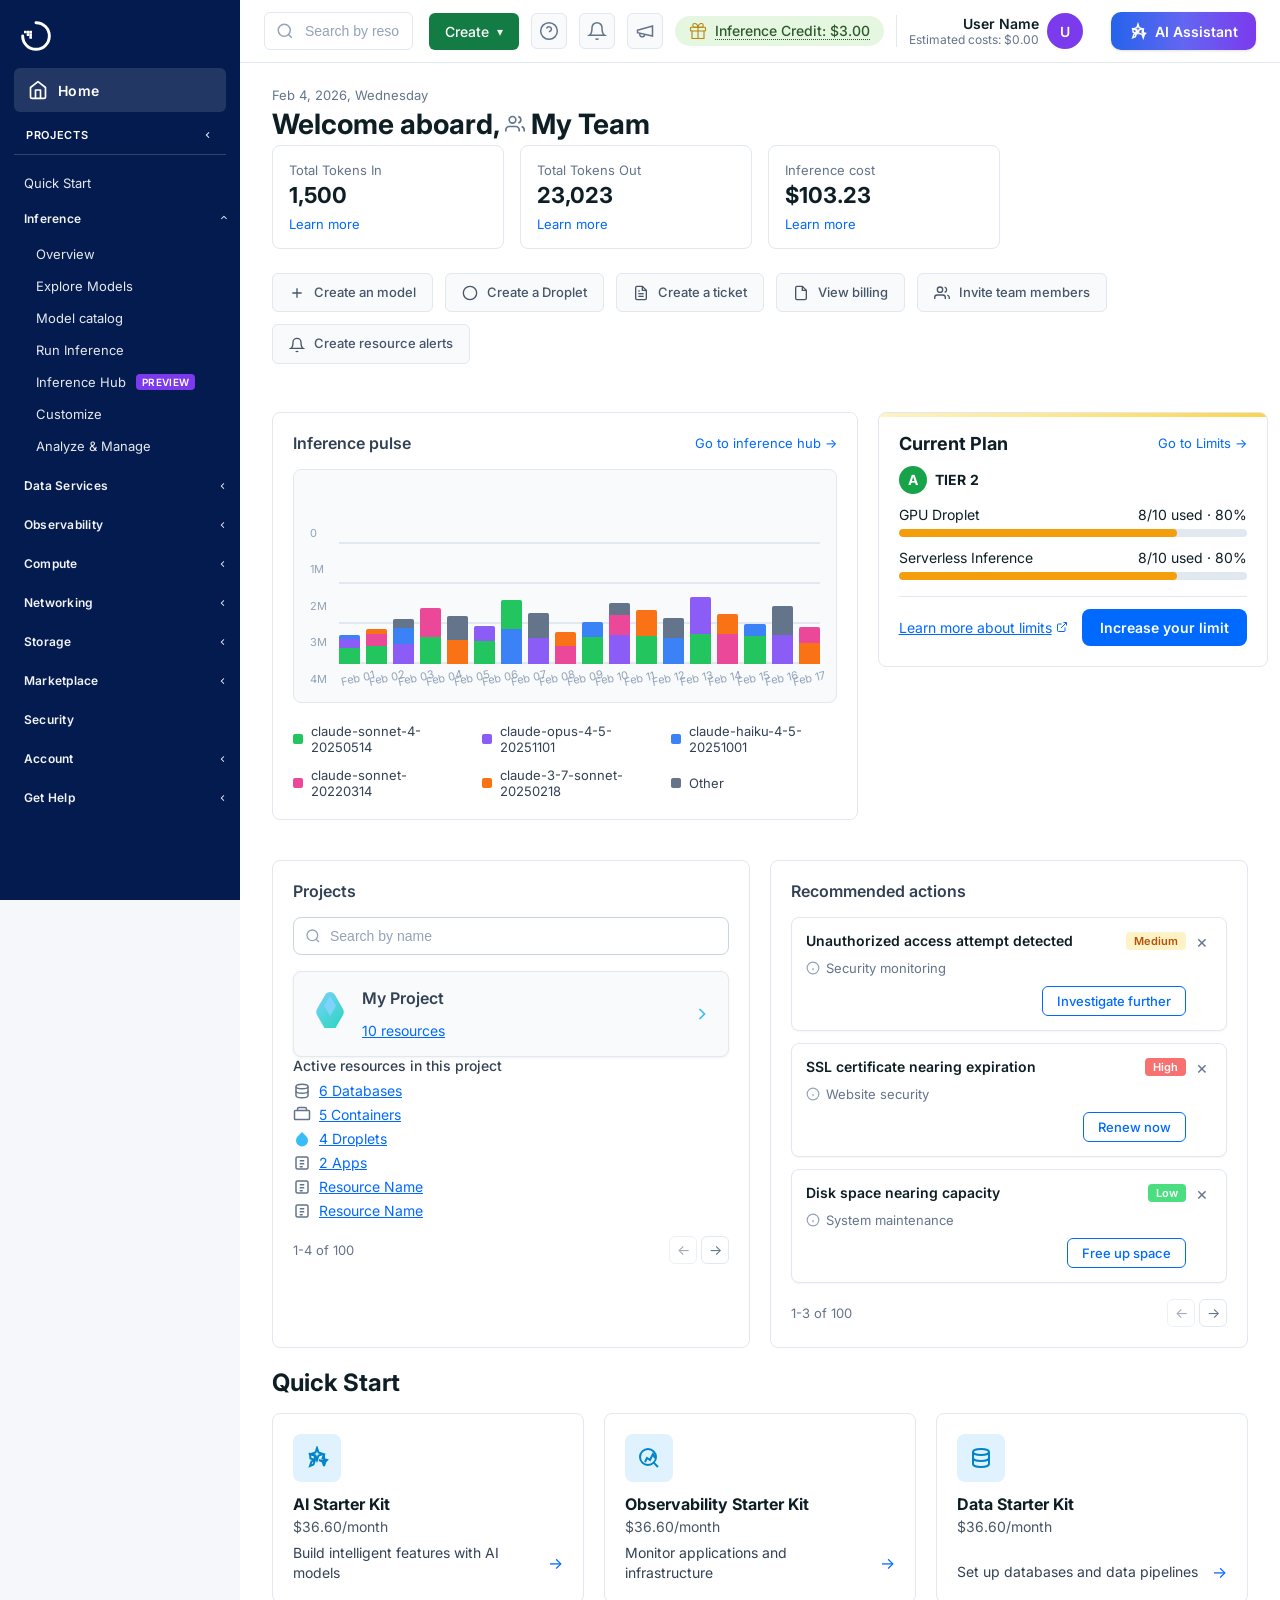
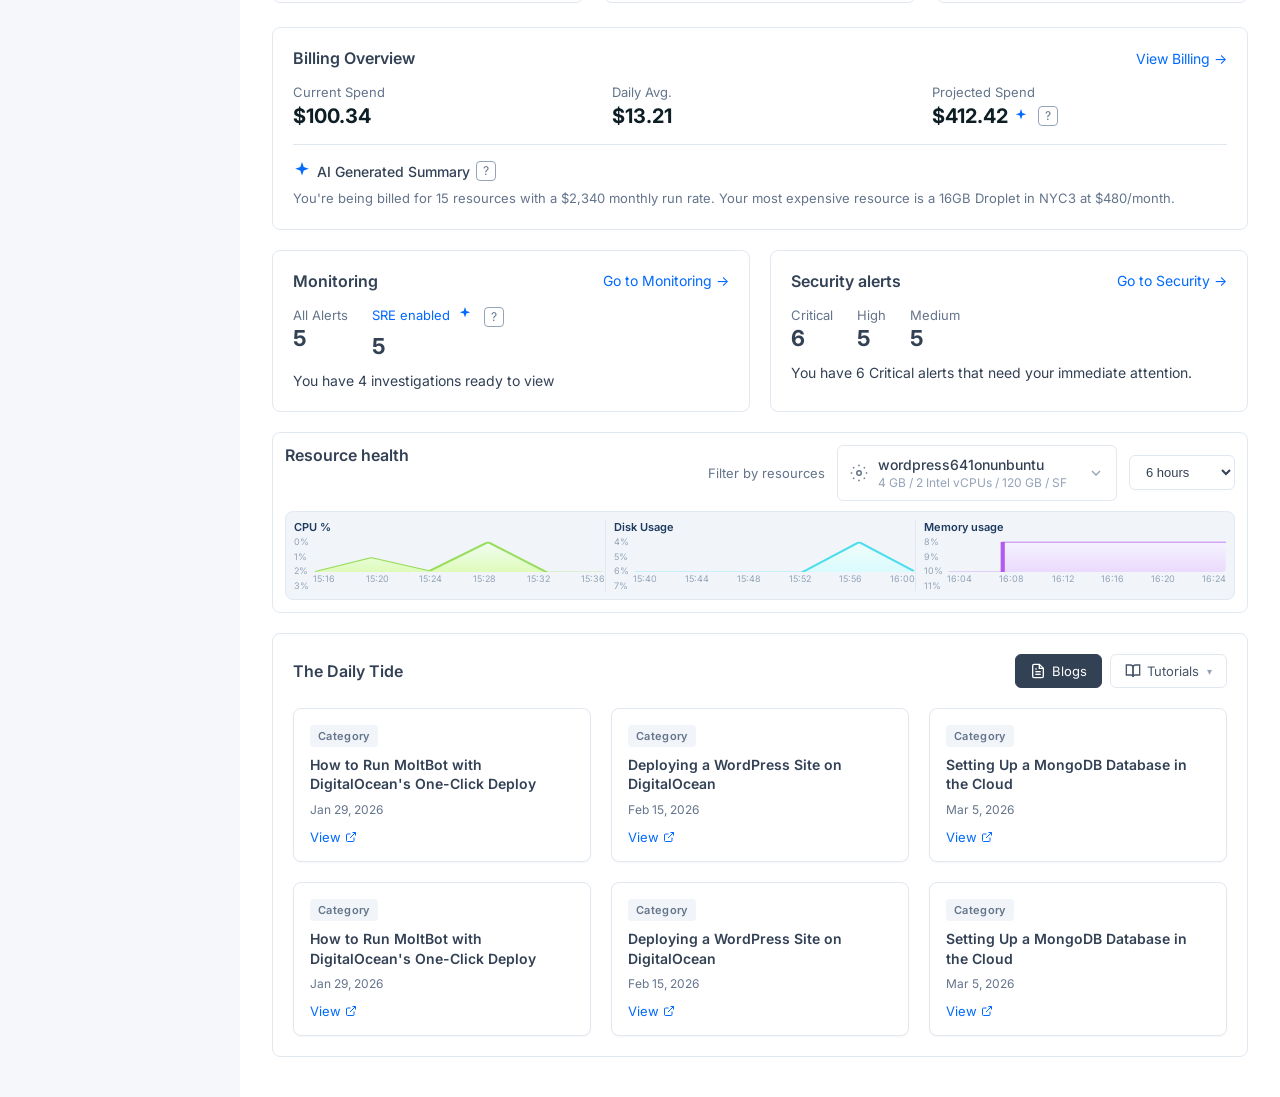
==== commit ad21ef46: "Inference Hub: Model Catalog + My model tabs; custom model picker + Import - New page with Gradient " ====
--- a/index.html
+++ b/index.html
@@ -4,7 +4,7 @@
   <meta charset="UTF-8">
   <meta name="viewport" content="width=device-width, initial-scale=1.0">
   <title>DigitalOcean Dashboard</title>
-  <link rel="stylesheet" href="styles.css?v=19">
+  <link rel="stylesheet" href="styles.css?v=24">
   <link rel="preconnect" href="https://fonts.googleapis.com">
   <link rel="preconnect" href="https://fonts.gstatic.com" crossorigin>
   <link href="https://fonts.googleapis.com/css2?family=Inter:wght@400;500;600;700&display=swap" rel="stylesheet">
@@ -50,6 +50,7 @@
           <div class="nav-sub">
             <a href="#" class="nav-sub-item" id="nav-inference-overview" data-page="inference-overview">Overview</a>
             <a href="#" class="nav-sub-item" id="nav-explore-models" data-page="explore-models">Explore Models</a>
+            <a href="#" class="nav-sub-item" id="nav-inference-hub-models" data-page="inference-hub-models">Model catalog</a>
             <a href="#" class="nav-sub-item" id="nav-serverless-inference" data-page="serverless-inference">Run Inference</a>
             <a href="#" class="nav-sub-item" id="nav-dedicated-inference" data-page="dedicated-inference">Inference Hub <span class="nav-tag nav-tag-preview">PREVIEW</span></a>
             <a href="#" class="nav-sub-item" id="nav-customize" data-page="customize">Customize</a>
@@ -1938,6 +1939,117 @@
         </main>
       </div>
 
+      <!-- Inference Hub: Model Catalog + My model (registry imports) -->
+      <div class="page-content page-inference-hub-models" id="page-inference-hub-models" hidden>
+        <main class="main-content ihm-main">
+          <h1 class="ihm-product-title">Gradient™ AI Inference Hub</h1>
+          <div class="ihm-subtabs" role="tablist" aria-label="Inference Hub">
+            <button type="button" class="ihm-subtab ihm-subtab-active" role="tab" id="ihm-tab-catalog" aria-selected="true" aria-controls="ihm-panel-catalog" tabindex="0" data-ihm-tab="catalog">Model Catalog</button>
+            <button type="button" class="ihm-subtab" role="tab" id="ihm-tab-mymodel" aria-selected="false" aria-controls="ihm-panel-mymodel" tabindex="-1" data-ihm-tab="mymodel">My model</button>
+          </div>
+
+          <div id="ihm-panel-catalog" class="ihm-panel" role="tabpanel" aria-labelledby="ihm-tab-catalog">
+            <div class="ihm-toolbar">
+              <div class="ihm-search-wrap">
+                <svg class="ihm-search-icon" viewBox="0 0 24 24" fill="none" stroke="currentColor" stroke-width="2" aria-hidden="true"><circle cx="11" cy="11" r="8"/><path d="m21 21-4.35-4.35"/></svg>
+                <input type="search" class="ihm-search-input" placeholder="Search by Model name." aria-label="Search by model name">
+              </div>
+              <button type="button" class="ihm-filters-btn"><svg class="ihm-filters-icon" viewBox="0 0 24 24" fill="none" stroke="currentColor" stroke-width="2" width="16" height="16" aria-hidden="true"><path d="M22 3H2l8 9.46V19l4 2v-8.54L22 3z"/></svg> Filters</button>
+            </div>
+            <div class="ihm-table-wrap">
+              <table class="ihm-table">
+                <thead>
+                  <tr>
+                    <th class="ihm-th">Name</th>
+                    <th class="ihm-th">Type</th>
+                    <th class="ihm-th">Capabilities</th>
+                    <th class="ihm-th">Price</th>
+                    <th class="ihm-th">Availability</th>
+                  </tr>
+                </thead>
+                <tbody>
+                  <tr>
+                    <td class="ihm-td"><span class="ihm-name">All MiniLM L6 v2</span><span class="ihm-id">sentence-transformers/all-MiniLM-L6-v2</span></td>
+                    <td class="ihm-td">Embedding</td>
+                    <td class="ihm-td">Vectorization</td>
+                    <td class="ihm-td">$0.02 / 1M in · $0.02 / 1M out</td>
+                    <td class="ihm-td"><span class="ihm-pill">Serverless</span></td>
+                  </tr>
+                  <tr>
+                    <td class="ihm-td"><span class="ihm-name">Anthropic Claude 4.1 Opus</span><span class="ihm-id">anthropic/claude-4.1-opus</span></td>
+                    <td class="ihm-td">Chat</td>
+                    <td class="ihm-td">Inference</td>
+                    <td class="ihm-td">$15.00 / 1M in · $75.00 / 1M out</td>
+                    <td class="ihm-td"><span class="ihm-pill">Serverless</span></td>
+                  </tr>
+                  <tr>
+                    <td class="ihm-td"><span class="ihm-name">Llama 3.3 70B</span><span class="ihm-id">meta/llama-3.3-70b</span></td>
+                    <td class="ihm-td">Chat</td>
+                    <td class="ihm-td">General · Code</td>
+                    <td class="ihm-td">$0.80 / 1M in · $0.80 / 1M out</td>
+                    <td class="ihm-td"><span class="ihm-pill">Serverless</span></td>
+                  </tr>
+                </tbody>
+              </table>
+            </div>
+          </div>
+
+          <div id="ihm-panel-mymodel" class="ihm-panel" role="tabpanel" aria-labelledby="ihm-tab-mymodel" hidden>
+            <section class="ihm-import-section" aria-labelledby="ihm-import-heading">
+              <h2 id="ihm-import-heading" class="ihm-section-title">Import custom model</h2>
+              <p class="ihm-import-lead">Push an OCI image to your registry, then register it here. Saved models appear in <strong class="ihm-inline-strong">Dedicated Inference → Custom</strong> and in the deployment picker.</p>
+              <div class="ihm-import-grid">
+                <div class="ihm-field">
+                  <label class="ihm-label" for="ihm-import-registry-uri">Model registry reference</label>
+                  <input type="text" id="ihm-import-registry-uri" class="ihm-input" placeholder="registry.example.com/namespace/model:tag" autocomplete="off" spellcheck="false">
+                </div>
+                <div class="ihm-field">
+                  <label class="ihm-label" for="ihm-import-display-name">Display name</label>
+                  <input type="text" id="ihm-import-display-name" class="ihm-input" placeholder="e.g. Llama vLLM · production" autocomplete="off">
+                </div>
+                <div class="ihm-field ihm-field-full">
+                  <label class="ihm-label" for="ihm-import-credentials">Registry credentials (optional)</label>
+                  <input type="password" id="ihm-import-credentials" class="ihm-input" placeholder="Token or password" autocomplete="off" autocapitalize="off" spellcheck="false">
+                </div>
+              </div>
+              <p class="ihm-import-note" id="ihm-import-feedback" role="status" aria-live="polite"></p>
+              <button type="button" class="ihm-btn-primary" id="ihm-import-submit">Add to My models</button>
+            </section>
+            <section class="ihm-custom-list-section" aria-labelledby="ihm-custom-list-heading">
+              <h2 id="ihm-custom-list-heading" class="ihm-section-title">Your custom models</h2>
+              <div class="ihm-table-wrap">
+                <table class="ihm-table" id="ihm-custom-models-table">
+                  <thead>
+                    <tr>
+                      <th class="ihm-th">Name</th>
+                      <th class="ihm-th">Registry reference</th>
+                      <th class="ihm-th">Updated</th>
+                    </tr>
+                  </thead>
+                  <tbody id="ihm-custom-models-tbody">
+                    <tr data-registry-uri="registry.digitalocean.com/acme/llama-vllm:v1.2.0">
+                      <td class="ihm-td"><span class="ihm-name">Llama vLLM · production</span></td>
+                      <td class="ihm-td ihm-td-mono">registry.digitalocean.com/acme/llama-vllm:v1.2.0</td>
+                      <td class="ihm-td">Mar 20, 2026</td>
+                    </tr>
+                    <tr data-registry-uri="registry.digitalocean.com/acme/mistral-serving:v0.9.1">
+                      <td class="ihm-td"><span class="ihm-name">Mistral serving · staging</span></td>
+                      <td class="ihm-td ihm-td-mono">registry.digitalocean.com/acme/mistral-serving:v0.9.1</td>
+                      <td class="ihm-td">Mar 18, 2026</td>
+                    </tr>
+                    <tr data-registry-uri="registry.digitalocean.com/team/embeddings-bge:v2">
+                      <td class="ihm-td"><span class="ihm-name">BGE embeddings · shared</span></td>
+                      <td class="ihm-td ihm-td-mono">registry.digitalocean.com/team/embeddings-bge:v2</td>
+                      <td class="ihm-td">Mar 12, 2026</td>
+                    </tr>
+                  </tbody>
+                </table>
+              </div>
+            </section>
+          </div>
+        </main>
+      </div>
+
       <!-- Dedicated inference (prototype: Contract vs Dynamic pricing) -->
       <div class="page-content page-dedicated-inference" id="page-dedicated-inference" hidden>
         <div class="di-page-inner">
@@ -1986,6 +2098,90 @@
                     <option value="atl1">Atlanta · Datacenter 1 · ATL1</option>
                     <option value="tor1">Toronto · Datacenter 1 · TOR1</option>
                   </select>
+                </div>
+
+                <div class="di-field di-model-section di-mode-model-opensource" id="di-model-section">
+                  <fieldset class="di-model-source-fieldset">
+                    <legend class="di-sr-only">Model source</legend>
+                    <div class="di-label" id="di-model-source-label">Model source</div>
+                    <div class="di-radio-row" role="radiogroup" aria-labelledby="di-model-source-label">
+                      <label class="di-radio-label">
+                        <input type="radio" name="di-model-source" value="opensource" class="di-radio-input" checked>
+                        <span class="di-radio-ui"></span>
+                        <span class="di-radio-text">Open-source</span>
+                      </label>
+                      <label class="di-radio-label">
+                        <input type="radio" name="di-model-source" value="custom" class="di-radio-input">
+                        <span class="di-radio-ui"></span>
+                        <span class="di-radio-text">Custom</span>
+                      </label>
+                    </div>
+                  </fieldset>
+                  <div class="di-only-opensource">
+                    <h2 class="di-section-title">Select the Pre-trained HuggingFace Models you need to access</h2>
+                    <div class="di-model-list" role="radiogroup" aria-label="Open-source model">
+                      <label class="di-model-card di-model-card-selected">
+                        <input type="radio" name="di-model-os" value="nemotron-nano-12b" class="di-model-input" checked>
+                        <span class="di-model-radio"></span>
+                        <span class="di-model-body">
+                          <span class="di-model-name">NVIDIA-Nemotron-Nano-12B-v2-VL-BF16</span>
+                          <span class="di-model-meta">Nvidia · <button type="button" class="di-model-details-link">Details</button></span>
+                        </span>
+                      </label>
+                      <label class="di-model-card">
+                        <input type="radio" name="di-model-os" value="nemotron-30b" class="di-model-input">
+                        <span class="di-model-radio"></span>
+                        <span class="di-model-body">
+                          <span class="di-model-name">NVIDIA-Nemotron-3-Nano-30B-A3B-BF16</span>
+                          <span class="di-model-meta">Nvidia · <button type="button" class="di-model-details-link">Details</button></span>
+                        </span>
+                      </label>
+                      <label class="di-model-card">
+                        <input type="radio" name="di-model-os" value="deepseek-r1" class="di-model-input">
+                        <span class="di-model-radio"></span>
+                        <span class="di-model-body">
+                          <span class="di-model-name">DeepSeek-R1</span>
+                          <span class="di-model-meta">DeepSeek AI · <button type="button" class="di-model-details-link">Details</button></span>
+                        </span>
+                      </label>
+                      <label class="di-model-card">
+                        <input type="radio" name="di-model-os" value="deepseek-v3" class="di-model-input">
+                        <span class="di-model-radio"></span>
+                        <span class="di-model-body">
+                          <span class="di-model-name">DeepSeek-V3</span>
+                          <span class="di-model-meta">DeepSeek AI · <button type="button" class="di-model-details-link">Details</button></span>
+                        </span>
+                      </label>
+                      <label class="di-model-card">
+                        <input type="radio" name="di-model-os" value="llama-31-8b" class="di-model-input">
+                        <span class="di-model-radio"></span>
+                        <span class="di-model-body">
+                          <span class="di-model-name">Llama-3.1-8B-Instruct</span>
+                          <span class="di-model-meta">Meta Llama · <button type="button" class="di-model-details-link">Details</button></span>
+                        </span>
+                      </label>
+                    </div>
+                    <button type="button" class="di-model-more-btn" id="di-model-see-more">See more models</button>
+                  </div>
+                  <div class="di-only-custom">
+                    <label class="di-label" for="di-saved-custom-model">Saved custom models</label>
+                    <p class="di-helper" id="di-saved-custom-hint">Models you imported under Inference Hub → <strong class="di-inline-strong">My model</strong> are listed here. The registry URI is filled in for you, or enter one manually below.</p>
+                    <div class="di-picker-row">
+                      <select class="di-select di-select-picker" id="di-saved-custom-model" name="di-saved-custom-model" aria-describedby="di-saved-custom-hint">
+                        <option value="">Select a saved model…</option>
+                        <option value="registry.digitalocean.com/acme/llama-vllm:v1.2.0">Llama vLLM · production</option>
+                        <option value="registry.digitalocean.com/acme/mistral-serving:v0.9.1">Mistral serving · staging</option>
+                        <option value="registry.digitalocean.com/team/embeddings-bge:v2">BGE embeddings · shared</option>
+                      </select>
+                      <a href="#" class="di-link-import" data-page="inference-hub-models" data-ihm-tab="mymodel">Import</a>
+                    </div>
+                    <label class="di-label di-label-spaced" for="di-registry-model-ref">Model registry reference</label>
+                    <p class="di-helper" id="di-registry-model-hint">Path to the model artifact in your registry—namespace, name, and tag or digest (OCI-style URI). Example: <code class="di-code-inline">registry.example.com/team/inference-server:v1</code></p>
+                    <input type="text" class="di-input" id="di-registry-model-ref" name="di-registry-model-ref" placeholder="e.g. registry.digitalocean.com/my-project/llama-vllm:v1.2.0" autocomplete="off" spellcheck="false" aria-describedby="di-registry-model-hint">
+                    <label class="di-label di-label-spaced" for="di-registry-credentials">Registry credentials</label>
+                    <p class="di-helper" id="di-registry-credentials-hint">Access token or password for private registries. Leave blank if this registry is already connected to your team.</p>
+                    <input type="password" class="di-input" id="di-registry-credentials" name="di-registry-credentials" placeholder="Token or password (optional)" autocomplete="off" autocapitalize="off" spellcheck="false" aria-describedby="di-registry-credentials-hint">
+                  </div>
                 </div>
 
                 <fieldset class="di-field di-pricing-fieldset">
@@ -2064,8 +2260,8 @@
                     <p class="di-note-text di-only-contract">Contract customers see SKUs included in their agreement.</p>
                     <p class="di-note-text di-only-contract">SKUs shown reflect capacity available under your contract. Hourly rates are defined in your agreement.</p>
                     <p class="di-note-text di-only-dynamic">Dynamic pricing reflects current spot rates.</p>
+                    <p class="di-note-text di-only-dynamic">Pricing will change every 4 to 6 hours based on market and capacity availability.</p>
                   </div>
-                  <p class="di-footnote di-only-dynamic">Pricing will change every 4 to 6 hours based on market and capacity availability.</p>
                 </div>
 
                 <div class="di-field">
@@ -2105,6 +2301,7 @@
                     <span class="di-summary-contract di-only-contract" id="di-summary-contract-label">Contract</span>
                   </div>
                   <dl class="di-spec-list" id="di-summary-specs">
+                    <div><dt>Model</dt><dd id="di-spec-model">NVIDIA-Nemotron-Nano-12B-v2-VL-BF16</dd></div>
                     <div><dt>Number of nodes</dt><dd id="di-spec-nodes">1</dd></div>
                     <div><dt>Machine</dt><dd id="di-spec-machine">NVIDIA</dd></div>
                     <div><dt>Type</dt><dd id="di-spec-type">GPU - H100</dd></div>
@@ -2942,6 +3139,26 @@
           if (group) group.classList.toggle('expanded');
         });
       });
+      function setInferenceHubModelsTab(tab) {
+        var catalogBtn = document.getElementById('ihm-tab-catalog');
+        var mymodelBtn = document.getElementById('ihm-tab-mymodel');
+        var panelCat = document.getElementById('ihm-panel-catalog');
+        var panelMy = document.getElementById('ihm-panel-mymodel');
+        var isCatalog = tab !== 'mymodel';
+        if (catalogBtn) {
+          catalogBtn.classList.toggle('ihm-subtab-active', isCatalog);
+          catalogBtn.setAttribute('aria-selected', isCatalog ? 'true' : 'false');
+          catalogBtn.setAttribute('tabindex', isCatalog ? '0' : '-1');
+        }
+        if (mymodelBtn) {
+          mymodelBtn.classList.toggle('ihm-subtab-active', !isCatalog);
+          mymodelBtn.setAttribute('aria-selected', !isCatalog ? 'true' : 'false');
+          mymodelBtn.setAttribute('tabindex', !isCatalog ? '0' : '-1');
+        }
+        if (panelCat) panelCat.hidden = !isCatalog;
+        if (panelMy) panelMy.hidden = isCatalog;
+      }
+
       function showPage(pageId) {
         document.querySelectorAll('.page-content').forEach(function(el) { el.hidden = true; });
         var page = document.getElementById('page-' + pageId);
@@ -2953,6 +3170,11 @@
             el.classList.add('active');
           }
         });
+        if (pageId === 'inference-hub-models') {
+          var pending = typeof window.__ihmPendingTab === 'string' ? window.__ihmPendingTab : 'catalog';
+          window.__ihmPendingTab = null;
+          setInferenceHubModelsTab(pending === 'mymodel' ? 'mymodel' : 'catalog');
+        }
       }
       var archCanvasStartOver = document.getElementById('arch-canvas-start-over');
       if (archCanvasStartOver) archCanvasStartOver.addEventListener('click', function(e) { e.preventDefault(); showPage('build-app'); });
@@ -3050,9 +3272,73 @@
           e.preventDefault();
           e.stopPropagation();
           var pageId = this.getAttribute('data-page');
-          if (pageId) showPage(pageId);
+          if (pageId) {
+            if (pageId === 'inference-hub-models') window.__ihmPendingTab = 'catalog';
+            showPage(pageId);
+          }
         });
       });
+
+      document.querySelectorAll('#ihm-tab-catalog, #ihm-tab-mymodel').forEach(function(btn) {
+        btn.addEventListener('click', function() {
+          var tab = this.getAttribute('data-ihm-tab');
+          if (tab) setInferenceHubModelsTab(tab);
+        });
+      });
+
+      (function inferenceHubImportDemo() {
+        var submit = document.getElementById('ihm-import-submit');
+        var feedback = document.getElementById('ihm-import-feedback');
+        var tbody = document.getElementById('ihm-custom-models-tbody');
+        var sel = document.getElementById('di-saved-custom-model');
+        if (!submit) return;
+        submit.addEventListener('click', function(e) {
+          e.preventDefault();
+          var uriEl = document.getElementById('ihm-import-registry-uri');
+          var nameEl = document.getElementById('ihm-import-display-name');
+          var uri = uriEl && uriEl.value ? uriEl.value.trim() : '';
+          var disp = nameEl && nameEl.value ? nameEl.value.trim() : '';
+          if (!uri) {
+            if (feedback) feedback.textContent = 'Enter a model registry reference to continue.';
+            return;
+          }
+          if (!disp) disp = uri;
+          if (tbody) {
+            var tr = document.createElement('tr');
+            tr.setAttribute('data-registry-uri', uri);
+            var d = new Date();
+            var dateStr = d.toLocaleDateString(undefined, { year: 'numeric', month: 'short', day: 'numeric' });
+            tr.innerHTML = '<td class="ihm-td"><span class="ihm-name"></span></td><td class="ihm-td ihm-td-mono"></td><td class="ihm-td"></td>';
+            tr.querySelector('.ihm-name').textContent = disp;
+            tr.children[1].textContent = uri;
+            tr.children[2].textContent = dateStr;
+            tbody.insertBefore(tr, tbody.firstChild);
+          }
+          if (sel) {
+            var exists = false;
+            for (var i = 0; i < sel.options.length; i++) {
+              if (sel.options[i].value === uri) { exists = true; break; }
+            }
+            if (!exists) {
+              var opt = document.createElement('option');
+              opt.value = uri;
+              opt.textContent = disp;
+              sel.appendChild(opt);
+            }
+            sel.value = uri;
+            var regRef = document.getElementById('di-registry-model-ref');
+            if (regRef) {
+              regRef.value = uri;
+              regRef.dispatchEvent(new Event('input', { bubbles: true }));
+            }
+          }
+          if (uriEl) uriEl.value = '';
+          if (nameEl) nameEl.value = '';
+          var cred = document.getElementById('ihm-import-credentials');
+          if (cred) cred.value = '';
+          if (feedback) feedback.textContent = 'Added “' + disp + '”. It is now available in the Dedicated Inference custom model picker.';
+        });
+      })();
       document.body.addEventListener('click', function(e) {
         var target = e.target.closest('[data-page]');
         if (target && !target.closest('.sidebar')) {
@@ -3061,6 +3347,10 @@
           var pageId = target.getAttribute('data-page');
           if (pageId) {
             if (pageId === 'billing' && gdLimitModal && !gdLimitModal.hidden) closeGdLimitModal();
+            var ihmTab = target.getAttribute('data-ihm-tab');
+            if (pageId === 'inference-hub-models') {
+              window.__ihmPendingTab = ihmTab ? ihmTab : 'catalog';
+            }
             showPage(pageId);
           }
         }
@@ -3272,7 +3562,31 @@
 
       (function dedicatedInferenceProto() {
         var wizardPanel = document.getElementById('di-wizard-panel');
+        var modelSection = document.getElementById('di-model-section');
         if (!wizardPanel) return;
+
+        var diOsModelLabels = {
+          'nemotron-nano-12b': 'NVIDIA-Nemotron-Nano-12B-v2-VL-BF16',
+          'nemotron-30b': 'NVIDIA-Nemotron-3-Nano-30B-A3B-BF16',
+          'deepseek-r1': 'DeepSeek-R1',
+          'deepseek-v3': 'DeepSeek-V3',
+          'llama-31-8b': 'Llama-3.1-8B-Instruct'
+        };
+
+        function syncDiModelSourceClass() {
+          if (!modelSection) return;
+          var r = wizardPanel.querySelector('input[name="di-model-source"]:checked');
+          if (!r) return;
+          modelSection.classList.remove('di-mode-model-opensource', 'di-mode-model-custom');
+          modelSection.classList.add(r.value === 'custom' ? 'di-mode-model-custom' : 'di-mode-model-opensource');
+        }
+
+        function syncDiModelCardSelected() {
+          document.querySelectorAll('#di-model-section .di-model-card').forEach(function(card) {
+            var inp = card.querySelector('.di-model-input');
+            card.classList.toggle('di-model-card-selected', inp && inp.checked);
+          });
+        }
 
         function syncDiPricingClass() {
           var r = wizardPanel.querySelector('input[name="di-pricing"]:checked');
@@ -3285,6 +3599,8 @@
         function openDedicatedDeploy() {
           showPage('dedicated-inference-deploy');
           syncDiPricingClass();
+          syncDiModelSourceClass();
+          syncDiModelCardSelected();
           updateDiSummary();
           updateDiUrlPreview();
           var mw = document.querySelector('.main-wrapper');
@@ -3410,7 +3726,19 @@
         }
 
         function updateDiSummary() {
-          var checked = document.querySelector('input[name="di-gpu"]:checked');
+          var modelDd = document.getElementById('di-spec-model');
+          var src = wizardPanel.querySelector('input[name="di-model-source"]:checked');
+          if (modelDd && src) {
+            if (src.value === 'custom') {
+              var regRef = document.getElementById('di-registry-model-ref');
+              var cv = regRef && regRef.value ? regRef.value.trim() : '';
+              modelDd.textContent = cv || '—';
+            } else {
+              var os = wizardPanel.querySelector('input[name="di-model-os"]:checked');
+              modelDd.textContent = os && diOsModelLabels[os.value] ? diOsModelLabels[os.value] : '—';
+            }
+          }
+          var checked = wizardPanel.querySelector('input[name="di-gpu"]:checked');
           var key = checked ? checked.value : 'h100';
           var spec = gpuSpecs[key] || gpuSpecs.h100;
           var nodes = getNodes();
@@ -3444,8 +3772,41 @@
 
         wizardPanel.addEventListener('change', function(e) {
           var t = e.target;
-          if (t && t.getAttribute('name') === 'di-pricing') syncDiPricingClass();
+          var n = t && t.getAttribute('name');
+          if (n === 'di-pricing') syncDiPricingClass();
+          if (n === 'di-model-source') {
+            syncDiModelSourceClass();
+            updateDiSummary();
+          }
+          if (n === 'di-model-os') {
+            syncDiModelCardSelected();
+            updateDiSummary();
+          }
         });
+
+        var diRegistryModelRef = document.getElementById('di-registry-model-ref');
+        if (diRegistryModelRef) {
+          diRegistryModelRef.addEventListener('input', updateDiSummary);
+          diRegistryModelRef.addEventListener('change', updateDiSummary);
+        }
+
+        var diSavedCustomModel = document.getElementById('di-saved-custom-model');
+        if (diSavedCustomModel && diRegistryModelRef) {
+          diSavedCustomModel.addEventListener('change', function() {
+            var v = diSavedCustomModel.value;
+            if (v) {
+              diRegistryModelRef.value = v;
+            }
+            updateDiSummary();
+          });
+        }
+
+        var diModelSeeMore = document.getElementById('di-model-see-more');
+        if (diModelSeeMore) {
+          diModelSeeMore.addEventListener('click', function(e) {
+            e.preventDefault();
+          });
+        }
 
         document.querySelectorAll('input[name="di-gpu"]').forEach(function(r) {
           r.addEventListener('change', function() {
@@ -3472,6 +3833,8 @@
         });
 
         syncDiPricingClass();
+        syncDiModelSourceClass();
+        syncDiModelCardSelected();
         syncGpuCardSelected();
         updateDiSummary();
         updateDiUrlPreview();
--- a/styles.css
+++ b/styles.css
@@ -1310,6 +1310,8 @@
 .di-form-title { margin: 0 0 28px; font-size: 24px; font-weight: 700; color: #031b4d; }
 .di-field { margin-bottom: 28px; }
 .di-label { display: block; font-size: 14px; font-weight: 600; color: #0e1e25; margin-bottom: 8px; }
+.di-label-spaced { margin-top: 20px; }
+.di-code-inline { font-family: ui-monospace, SFMono-Regular, Menlo, Monaco, Consolas, monospace; font-size: 12px; background: #f1f5f9; padding: 1px 6px; border-radius: 4px; }
 .di-pricing-fieldset { border: none; padding: 0; margin: 0 0 28px; }
 .di-sr-only { position: absolute; width: 1px; height: 1px; padding: 0; margin: -1px; overflow: hidden; clip: rect(0, 0, 0, 0); white-space: nowrap; border: 0; }
 .di-note { margin: 0 0 28px; max-width: 640px; }
@@ -1326,6 +1328,74 @@
 .di-radio-input:checked + .di-radio-ui { border-color: #0069ff; background: #0069ff; box-shadow: inset 0 0 0 3px #fff; }
 .di-radio-input:focus-visible + .di-radio-ui { outline: 2px solid #0069ff; outline-offset: 2px; }
 .di-section-title { margin: 0 0 12px; font-size: 16px; font-weight: 700; color: #031b4d; }
+.di-model-section { margin-bottom: 28px; }
+.di-model-source-fieldset { border: none; padding: 0; margin: 0 0 16px; }
+.di-model-list { display: flex; flex-direction: column; gap: 10px; margin-bottom: 12px; max-width: 640px; }
+.di-model-card { display: grid; grid-template-columns: auto 1fr; align-items: center; gap: 14px; padding: 14px 16px; border: 1px solid #e2e8f0; border-radius: 8px; background: #fafbfc; cursor: pointer; transition: border-color 0.15s, background 0.15s; }
+.di-model-card:hover { border-color: #cbd5e1; }
+.di-model-card-selected { border-color: #0069ff; background: #fff; box-shadow: 0 0 0 1px #0069ff; }
+.di-model-input { position: absolute; opacity: 0; pointer-events: none; }
+.di-model-radio { width: 18px; height: 18px; border-radius: 50%; border: 2px solid #94a3b8; flex-shrink: 0; }
+.di-model-card-selected .di-model-radio { border-color: #0069ff; background: #0069ff; box-shadow: inset 0 0 0 3px #fff; }
+.di-model-body { display: flex; flex-direction: column; gap: 4px; min-width: 0; }
+.di-model-name { font-size: 15px; font-weight: 600; color: #031b4d; }
+.di-model-meta { font-size: 13px; color: #64748b; }
+.di-model-details-link { display: inline; padding: 0; margin: 0; border: none; background: none; font: inherit; color: #0069ff; cursor: pointer; text-decoration: underline; font-size: 13px; }
+.di-model-details-link:hover { color: #0052cc; }
+.di-model-more-btn { padding: 0; margin: 0; border: none; background: none; font: inherit; font-size: 14px; font-weight: 500; color: #0069ff; cursor: pointer; text-align: left; }
+.di-model-more-btn:hover { text-decoration: underline; }
+.di-mode-model-opensource .di-only-custom { display: none !important; }
+.di-mode-model-custom .di-only-opensource { display: none !important; }
+.di-inline-strong { font-weight: 600; color: #334155; }
+.di-picker-row { display: flex; flex-wrap: wrap; align-items: stretch; gap: 12px; max-width: 640px; margin-bottom: 4px; }
+.di-select-picker { flex: 1; min-width: 200px; max-width: none; }
+.di-link-import { display: inline-flex; align-items: center; justify-content: center; padding: 10px 16px; font-size: 14px; font-weight: 600; color: #0069ff; text-decoration: none; border: 1px solid #0069ff; border-radius: 8px; background: #fff; white-space: nowrap; }
+.di-link-import:hover { background: #f0f7ff; color: #0052cc; border-color: #0052cc; }
+
+/* Inference Hub — Model Catalog / My model */
+.ihm-main { padding-bottom: 48px; max-width: 1100px; }
+.ihm-product-title { margin: 0 0 20px; font-size: 22px; font-weight: 700; color: #031b4d; letter-spacing: -0.02em; }
+.ihm-subtabs { display: flex; gap: 0; margin-bottom: 24px; border-bottom: 1px solid #e2e8f0; }
+.ihm-subtab { position: relative; padding: 12px 20px; margin: 0; border: none; border-bottom: 2px solid transparent; background: none; font-size: 15px; font-weight: 600; color: #64748b; cursor: pointer; font-family: inherit; margin-bottom: -1px; }
+.ihm-subtab:hover { color: #0e1e25; }
+.ihm-subtab-active { color: #031b4d; border-bottom-color: #0069ff; background: #fff; }
+.ihm-panel { margin-top: 8px; }
+.ihm-toolbar { display: flex; flex-wrap: wrap; align-items: center; gap: 12px; margin-bottom: 16px; }
+.ihm-search-wrap { flex: 1; min-width: 200px; display: flex; align-items: center; gap: 10px; padding: 10px 14px; border: 1px solid #e2e8f0; border-radius: 8px; background: #fff; }
+.ihm-search-icon { width: 18px; height: 18px; color: #94a3b8; flex-shrink: 0; }
+.ihm-search-input { flex: 1; border: none; background: transparent; font-size: 14px; color: #0e1e25; outline: none; min-width: 0; }
+.ihm-filters-btn { display: inline-flex; align-items: center; gap: 8px; padding: 10px 16px; font-size: 14px; font-weight: 500; color: #475569; background: #fff; border: 1px solid #e2e8f0; border-radius: 8px; cursor: pointer; font-family: inherit; }
+.ihm-filters-btn:hover { background: #f8fafc; border-color: #cbd5e1; }
+.ihm-filters-icon { flex-shrink: 0; }
+.ihm-table-wrap { border: 1px solid #e2e8f0; border-radius: 8px; overflow: hidden; background: #fff; }
+.ihm-table { width: 100%; border-collapse: collapse; font-size: 14px; }
+.ihm-th { text-align: left; padding: 12px 16px; font-size: 11px; font-weight: 700; letter-spacing: 0.04em; text-transform: uppercase; color: #64748b; background: #f8fafc; border-bottom: 1px solid #e2e8f0; }
+.ihm-td { padding: 14px 16px; border-bottom: 1px solid #f1f5f9; color: #0e1e25; vertical-align: top; }
+.ihm-table tbody tr:last-child .ihm-td { border-bottom: none; }
+.ihm-table tbody tr:hover { background: #fafbfc; }
+.ihm-name { display: block; font-weight: 600; color: #0069ff; margin-bottom: 4px; }
+.ihm-id { display: block; font-size: 12px; color: #64748b; font-family: ui-monospace, SFMono-Regular, Menlo, Monaco, Consolas, monospace; }
+.ihm-td-mono { font-family: ui-monospace, SFMono-Regular, Menlo, Monaco, Consolas, monospace; font-size: 12px; word-break: break-all; }
+.ihm-pill { display: inline-block; padding: 4px 10px; font-size: 12px; font-weight: 600; color: #0069ff; background: #eff6ff; border-radius: 999px; }
+.ihm-import-section { margin-bottom: 40px; padding: 24px; border: 1px solid #e2e8f0; border-radius: 12px; background: #fafbfc; }
+.ihm-section-title { margin: 0 0 8px; font-size: 18px; font-weight: 700; color: #031b4d; }
+.ihm-import-lead { margin: 0 0 20px; font-size: 14px; color: #64748b; line-height: 1.5; max-width: 720px; }
+.ihm-inline-strong { font-weight: 600; color: #334155; }
+.ihm-import-grid { display: grid; grid-template-columns: 1fr 1fr; gap: 16px; margin-bottom: 16px; }
+.ihm-field-full { grid-column: 1 / -1; }
+.ihm-label { display: block; margin-bottom: 6px; font-size: 13px; font-weight: 600; color: #334155; }
+.ihm-input { width: 100%; padding: 10px 12px; border: 1px solid #e2e8f0; border-radius: 8px; font-size: 14px; font-family: inherit; background: #fff; }
+.ihm-import-note { margin: 0 0 12px; font-size: 13px; color: #0369a1; min-height: 1.2em; }
+.ihm-btn-primary { padding: 10px 20px; font-size: 14px; font-weight: 600; color: #fff; background: #0069ff; border: none; border-radius: 8px; cursor: pointer; font-family: inherit; }
+.ihm-btn-primary:hover { background: #0052cc; }
+.ihm-custom-list-section { margin-top: 8px; }
+.ihm-field { min-width: 0; }
+.ihm-custom-list-section .ihm-table .ihm-name { color: #031b4d; }
+@media (max-width: 720px) {
+  .ihm-import-grid { grid-template-columns: 1fr; }
+  .di-picker-row { flex-direction: column; align-items: stretch; }
+  .di-link-import { justify-content: center; }
+}
 .di-updated-global { margin-bottom: 12px; }
 .di-updated-badge { display: inline-block; font-size: 12px; font-weight: 500; color: #0369a1; background: #e0f2fe; border: 1px solid #7dd3fc; padding: 4px 10px; border-radius: 6px; }
 .di-gpu-list { display: flex; flex-direction: column; gap: 10px; }
@@ -1342,7 +1412,6 @@
 .di-gpu-price { font-size: 15px; font-weight: 700; color: #0069ff; }
 .di-updated-line { font-size: 11px; color: #64748b; }
 .di-updated-line strong { color: #475569; font-weight: 600; }
-.di-footnote { margin: 14px 0 0; font-size: 12px; color: #94a3b8; line-height: 1.5; max-width: 640px; }
 .di-mode-contract .di-only-dynamic { display: none !important; }
 .di-mode-dynamic .di-only-contract { display: none !important; }
 .di-mode-contract .di-gpu-card { grid-template-columns: auto 1fr; }
